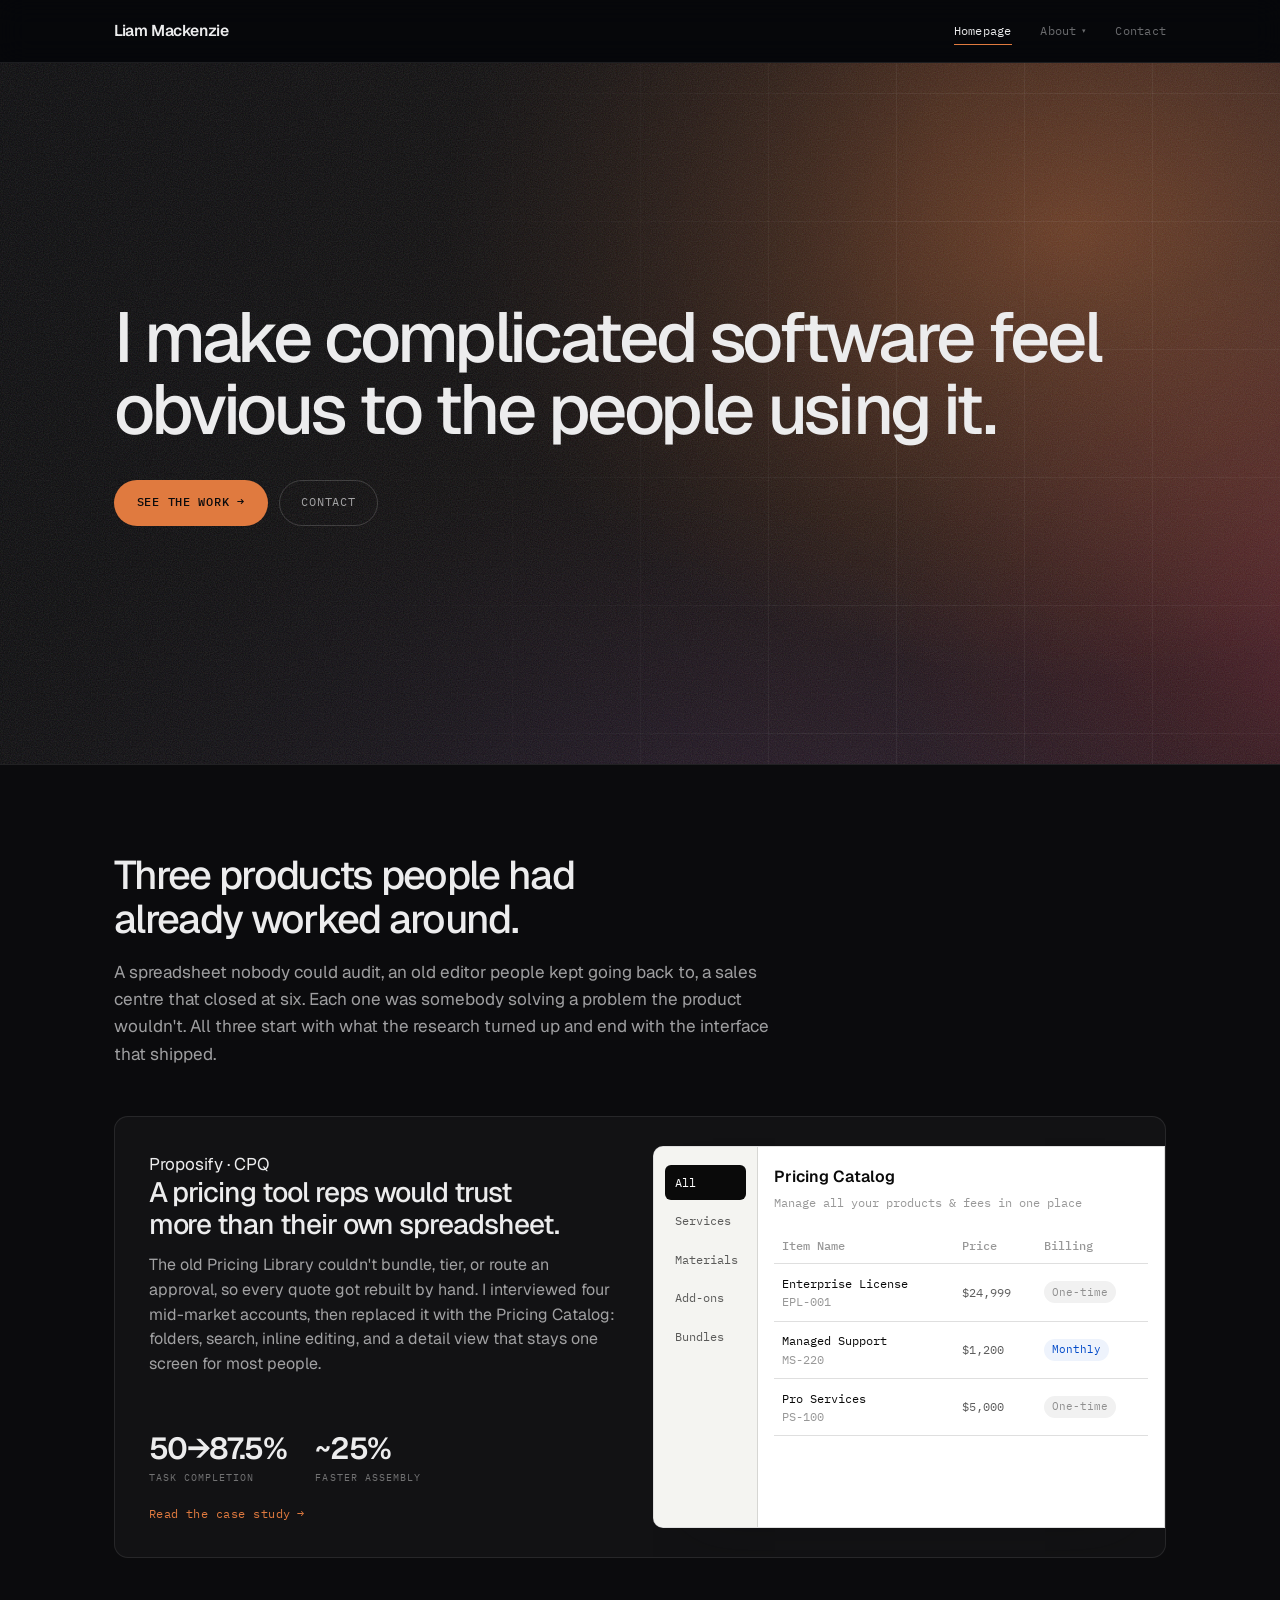
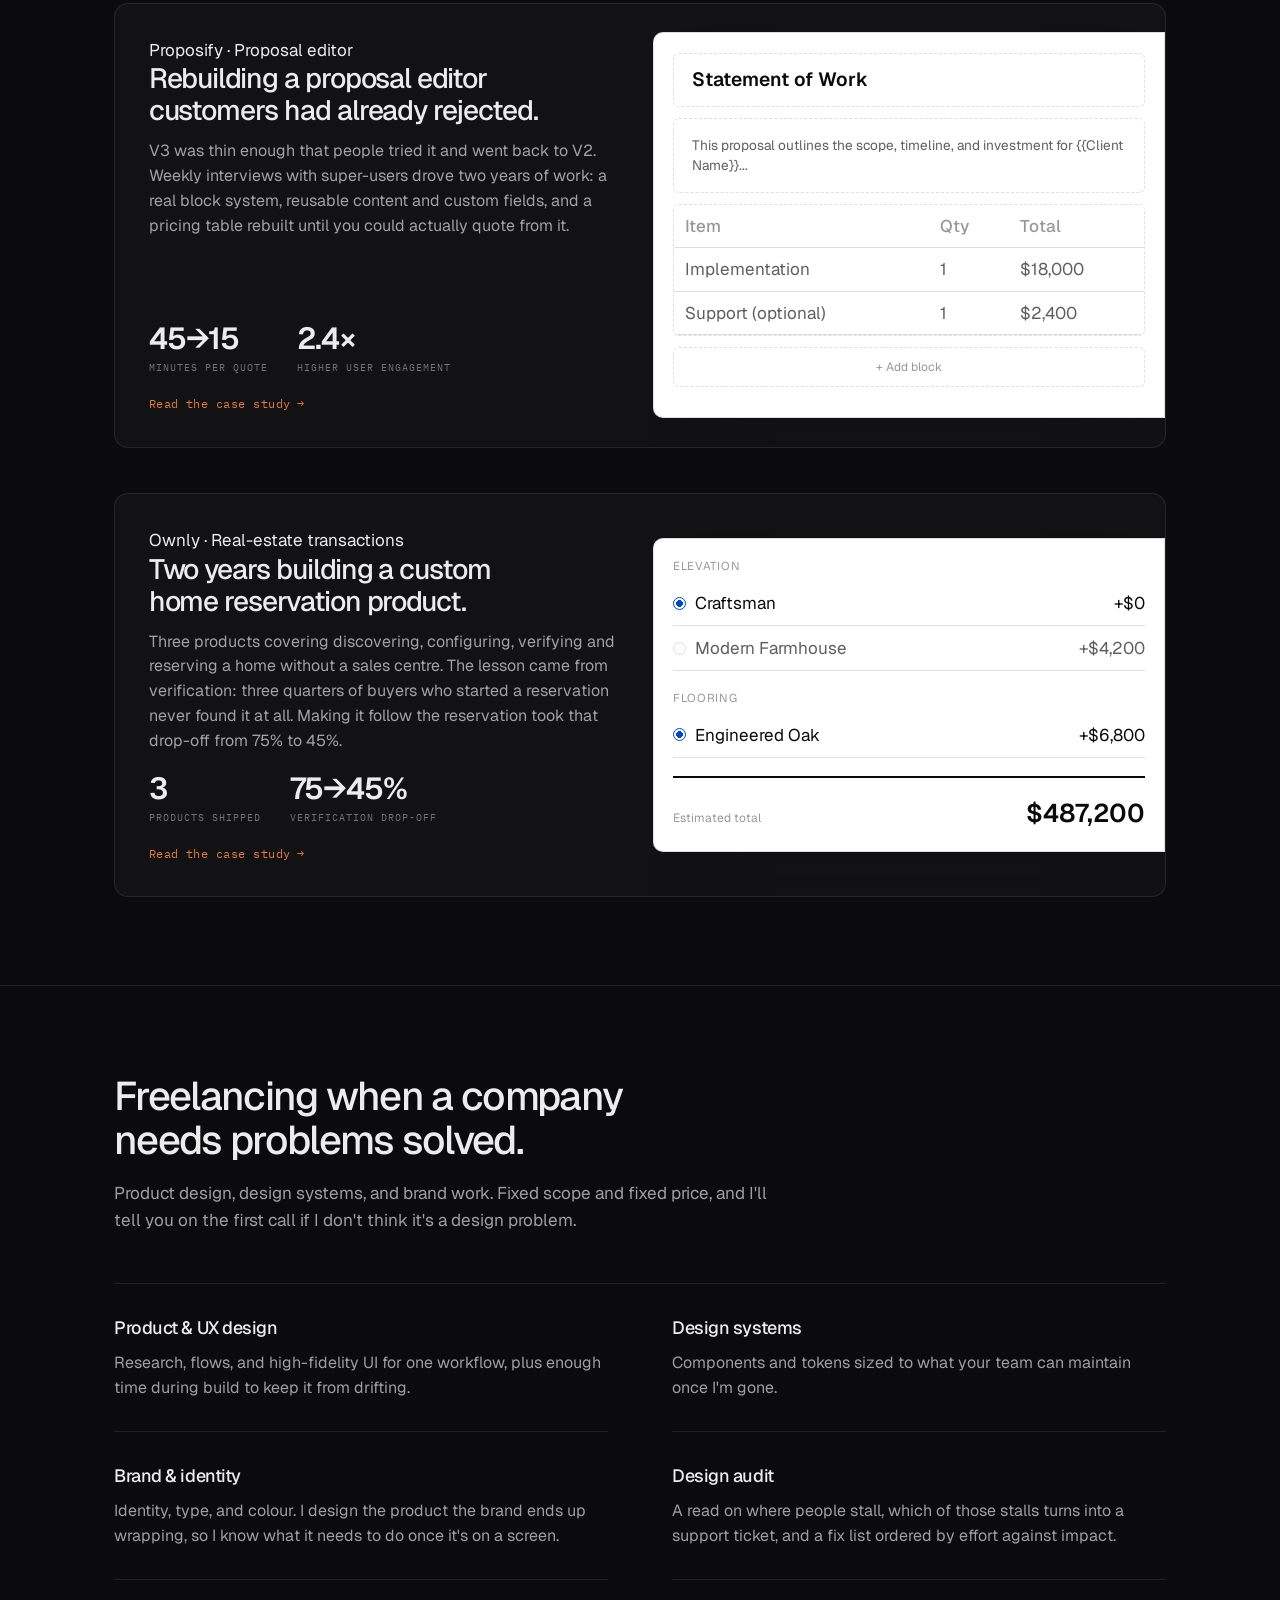
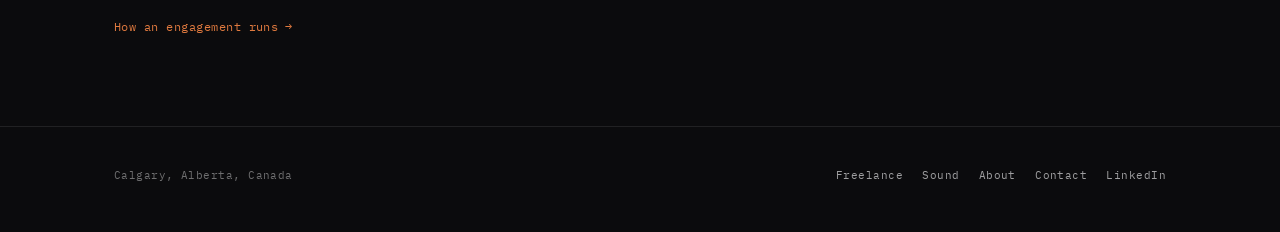
==== index.html @ 5807715d "Add Google Analytics (GA4) tag to all pages Co-Authored-By: Claude Opus 5.5 <noreply@anthropic.com>" ====
<!doctype html>
<html lang="en-CA">
<head>
<meta charset="utf-8">
<meta name="viewport" content="width=device-width,initial-scale=1">
<title>Liam Mackenzie · Product Designer in Calgary</title>
<meta name="description" content="Liam Mackenzie is a product designer in Calgary who makes complicated B2B software feel obvious. Case studies in pricing, quoting and proposal tools.">
<meta name="author" content="Liam Mackenzie">
<meta name="theme-color" content="#0b0b0d">
<link rel="canonical" href="https://liammackenzie.net/">

<link rel="icon" href="/assets/icons/favicon.svg" type="image/svg+xml">
<link rel="icon" href="/assets/icons/favicon-32.png" sizes="32x32" type="image/png">
<link rel="apple-touch-icon" href="/assets/icons/apple-touch-icon.png">

<meta property="og:type" content="website">
<meta property="og:site_name" content="Liam Mackenzie">
<meta property="og:title" content="Liam Mackenzie, Product Designer">
<meta property="og:description" content="Liam Mackenzie is a product designer in Calgary who makes complicated B2B software feel obvious. Case studies in pricing, quoting and proposal tools.">
<meta property="og:url" content="https://liammackenzie.net/">
<meta property="og:image" content="https://liammackenzie.net/assets/images/og-image.jpg">
<meta property="og:image:width" content="1200">
<meta property="og:image:height" content="630">
<meta property="og:image:alt" content="The homepage of Liam Mackenzie's portfolio: I make complicated software feel obvious to the people using it.">
<meta name="twitter:card" content="summary_large_image">

<link rel="preconnect" href="https://fonts.googleapis.com">
<link rel="preconnect" href="https://fonts.gstatic.com" crossorigin>
<link rel="stylesheet" href="https://fonts.googleapis.com/css2?family=Geist:wght@400;500;600&family=IBM+Plex+Mono:wght@400;500&display=swap">
<link rel="stylesheet" href="/css/styles.css">
<script>document.documentElement.classList.add('js');</script>
<script src="/js/main.js" defer></script>
<script type="application/ld+json">
{
  "@context": "https://schema.org",
  "@graph": [
    {
      "@type": "WebSite",
      "@id": "https://liammackenzie.net/#website",
      "url": "https://liammackenzie.net/",
      "name": "Liam Mackenzie",
      "inLanguage": "en-CA",
      "publisher": {
        "@id": "https://liammackenzie.net/#person"
      }
    },
    {
      "@type": "Person",
      "@id": "https://liammackenzie.net/#person",
      "name": "Liam Mackenzie",
      "jobTitle": "Product Designer",
      "url": "https://liammackenzie.net/",
      "image": "https://liammackenzie.net/assets/images/portrait.jpg",
      "address": {
        "@type": "PostalAddress",
        "addressLocality": "Calgary",
        "addressRegion": "AB",
        "addressCountry": "CA"
      },
      "sameAs": [
        "https://www.linkedin.com/in/uxliammac/"
      ],
      "knowsAbout": [
        "Product design",
        "UX design",
        "Design systems",
        "B2B SaaS",
        "Pricing and quoting software"
      ]
    }
  ]
}
</script>
<!-- Google tag (gtag.js) -->
<script async src="https://www.googletagmanager.com/gtag/js?id=G-2KE8CZRSEY"></script>
<script>
  window.dataLayer = window.dataLayer || [];
  function gtag(){dataLayer.push(arguments);}
  gtag('js', new Date());
  gtag('config', 'G-2KE8CZRSEY');
</script>
</head>
<body>

<nav class="site-nav">
  <div class="wrap">
    <a class="brand" href="/">Liam Mackenzie</a>
    <div class="links">
      <a href="/" class="active" aria-current="page">Homepage</a>
      <div class="dd">
        <button class="dd-btn" type="button" aria-expanded="false" aria-haspopup="true">About <span class="chev" aria-hidden="true">&#9662;</span></button>
        <div class="dd-menu">
          <a href="/about/">Who</a>
          <a href="/freelance/">Freelancing</a>
          <a href="/sound/">My Sound</a>
        </div>
      </div>
      <a href="/contact/">Contact</a>
    </div>
  </div>
</nav>

<main>

<header class="hero">
  <div class="hero-crate" aria-hidden="true"></div>
  <div class="wrap">
    <h1 class="rw" data-rw-now>I make complicated software feel obvious to the people using it.</h1>
    <div class="cta-row">
      <a class="btn primary" href="#work">See the work <span class="arrow">&#8594;</span></a>
      <a class="btn ghost" href="/contact/">Contact</a>
    </div>
  </div>
</header>

<!-- ============ WORK ============ -->
<section class="chapter" id="work">
  <div class="wrap">
    <div class="chapter-head">
      <div class="chapter-title">
        <h2 class="rw">Three products people had already worked around.</h2>
        <p class="chapter-lede">A spreadsheet nobody could audit, an old editor people kept going back to, a sales centre that closed at six. Each one was somebody solving a problem the product wouldn't. All three start with what the research turned up and end with the interface that shipped.</p>
      </div>
    </div>
  </div>

  <div class="wrap">
    <div class="work-grid">

      <a class="sc case-card reveal" href="/work/proposify-cpq/">
        <div class="pad">
          <span class="kicker">Proposify · CPQ</span>
          <h3>A pricing tool reps would trust more than their own spreadsheet.</h3>
          <p class="sub">The old Pricing Library couldn't bundle, tier, or route an approval, so every quote got rebuilt by hand. I interviewed four mid-market accounts, then replaced it with the Pricing Catalog: folders, search, inline editing, and a detail view that stays one screen for most people.</p>
          <div class="metrics">
            <div class="metric"><span class="n">50→87.5%</span><span class="l">Task completion</span></div>
            <div class="metric"><span class="n">~25%</span><span class="l">Faster assembly</span></div>
          </div>
          <span class="see-more">Read the case study <span class="arrow">→</span></span>
        </div>
        <div class="shot">
          <div class="mock">
            <div class="mock-app compact">
              <div class="mock-side">
                <div class="mock-nav-item on">All</div>
                <div class="mock-nav-item">Services</div>
                <div class="mock-nav-item">Materials</div>
                <div class="mock-nav-item">Add-ons</div>
                <div class="mock-nav-item">Bundles</div>
              </div>
              <div class="mock-main">
                <div class="mock-title">Pricing Catalog</div>
                <div class="mock-desc">Manage all your products &amp; fees in one place</div>
                <table class="mock-table">
                  <tr><th>Item Name</th><th>Price</th><th>Billing</th></tr>
                  <tr><td><span class="cell-main">Enterprise License</span><span class="cell-sub">EPL-001</span></td><td>$24,999</td><td><span class="mock-pill is-muted">One-time</span></td></tr>
                  <tr><td><span class="cell-main">Managed Support</span><span class="cell-sub">MS-220</span></td><td>$1,200</td><td><span class="mock-pill">Monthly</span></td></tr>
                  <tr><td><span class="cell-main">Pro Services</span><span class="cell-sub">PS-100</span></td><td>$5,000</td><td><span class="mock-pill is-muted">One-time</span></td></tr>
                </table>
              </div>
            </div>
          </div>
        </div>
      </a>

      <a class="sc case-card reveal" href="/work/proposify-editor/">
        <div class="pad">
          <span class="kicker">Proposify · Proposal editor</span>
          <h3>Rebuilding a proposal editor customers had already rejected.</h3>
          <p class="sub">V3 was thin enough that people tried it and went back to V2. Weekly interviews with super-users drove two years of work: a real block system, reusable content and custom fields, and a pricing table rebuilt until you could actually quote from it.</p>
          <div class="metrics">
            <div class="metric"><span class="n">45→15</span><span class="l">Minutes per quote</span></div>
            <div class="metric"><span class="n">2.4×</span><span class="l">Higher user engagement</span></div>
          </div>
          <span class="see-more">Read the case study <span class="arrow">→</span></span>
        </div>
        <div class="shot">
          <div class="mock">
            <div class="mock-main" style="padding:1.2rem;">
              <div class="mock-doc h">Statement of Work</div>
              <div class="mock-doc body-text">This proposal outlines the scope, timeline, and investment for {{Client Name}}...</div>
              <div class="mock-doc price">
                <table class="mock-table">
                  <tr><th>Item</th><th>Qty</th><th>Total</th></tr>
                  <tr><td>Implementation</td><td>1</td><td>$18,000</td></tr>
                  <tr><td>Support (optional)</td><td>1</td><td>$2,400</td></tr>
                </table>
              </div>
              <div class="mock-doc dashed-add">+ Add block</div>
            </div>
          </div>
        </div>
      </a>

      <a class="sc case-card reveal" href="/work/ownly/">
        <div class="pad">
          <span class="kicker">Ownly · Real-estate transactions</span>
          <h3>Two years building a custom home reservation product.</h3>
          <p class="sub">Three products covering discovering, configuring, verifying and reserving a home without a sales centre. The lesson came from verification: three quarters of buyers who started a reservation never found it at all. Making it follow the reservation took that drop-off from 75% to 45%.</p>
          <div class="metrics">
            <div class="metric"><span class="n">3</span><span class="l">Products shipped</span></div>
            <div class="metric"><span class="n">75→45%</span><span class="l">Verification drop-off</span></div>
          </div>
          <span class="see-more">Read the case study <span class="arrow">→</span></span>
        </div>
        <div class="shot">
          <div class="mock">
            <div class="mock-config" style="padding:1.1rem 1.2rem;">
              <div class="option-group">
                <div class="group-label">Elevation</div>
                <div class="option-row selected"><span class="opt-name"><span class="radio"></span>Craftsman</span><span>+$0</span></div>
                <div class="option-row"><span class="opt-name"><span class="radio"></span>Modern Farmhouse</span><span>+$4,200</span></div>
              </div>
              <div class="option-group">
                <div class="group-label">Flooring</div>
                <div class="option-row selected"><span class="opt-name"><span class="radio"></span>Engineered Oak</span><span>+$6,800</span></div>
              </div>
              <div class="price-total"><span class="label">Estimated total</span><span class="num">$487,200</span></div>
            </div>
          </div>
        </div>
      </a>

    </div>
  </div>
</section>

<!-- ============ FREELANCE ============ -->
<section class="chapter" id="freelance">
  <div class="wrap">
    <div class="chapter-head">
      <div class="chapter-title">
        <h2 class="rw">Freelancing when a company needs problems solved.</h2>
        <p class="chapter-lede">Product design, design systems, and brand work. Fixed scope and fixed price, and I'll tell you on the first call if I don't think it's a design problem.</p>
      </div>
    </div>
  </div>

  <div class="wrap">
    <div class="services reveal">
      <div class="svc">
        <h3>Product &amp; UX design</h3>
        <p>Research, flows, and high-fidelity UI for one workflow, plus enough time during build to keep it from drifting.</p>
      </div>
      <div class="svc">
        <h3>Design systems</h3>
        <p>Components and tokens sized to what your team can maintain once I'm gone.</p>
      </div>
      <div class="svc">
        <h3>Brand &amp; identity</h3>
        <p>Identity, type, and colour. I design the product the brand ends up wrapping, so I know what it needs to do once it's on a screen.</p>
      </div>
      <div class="svc">
        <h3>Design audit</h3>
        <p>A read on where people stall, which of those stalls turns into a support ticket, and a fix list ordered by effort against impact.</p>
      </div>
    </div>

    <p style="margin-top:2rem;"><a class="see-more" href="/freelance/">How an engagement runs <span class="arrow">→</span></a></p>
  </div>
</section>

</main>

<footer class="site-footer">
  <div class="wrap">
    <span>Calgary, Alberta, Canada</span>
    <div class="links">
      <a href="/freelance/">Freelance</a>
      <a href="/sound/">Sound</a>
      <a href="/about/">About</a>
      <a href="/contact/">Contact</a>
      <a href="https://www.linkedin.com/in/uxliammac/" target="_blank" rel="noopener">LinkedIn</a>
    </div>
  </div>
</footer>

</body>
</html>
---- css/styles.css ----
/* =========================================================
   Liam Mackenzie - portfolio
   Hand-written CSS. No framework, no build step.

   ONE ACCENT, TWO SURFACES.
   - Chrome (--bg/--fg/--edge/--ac) is a neutral off-black with a
     single warm accent. The accent means "actionable" and nothing
     else: links, CTAs, the shipped/after side of a comparison.
   - Mockups keep the light tokens (--paper/--ink/--sys-*) because a
     product screen should look like a product screen. Light app UI on
     off-black is the whole visual idea, and the cool product blue
     reads as a different system from the warm site chrome on purpose.

   RADIUS SYSTEM (one documented rule, applied everywhere):
     --r-card 14px   panels, cards, mockups, grouped blocks
     --r-sm    8px   inputs, chips, small nodes
     --r-pill 999px  anything pill-shaped or interactive-round
   ========================================================= */
:root{
  color-scheme:dark;
  /* ---- chrome: dark, neutral, off-black ---- */
  --bg:#0b0b0d;
  --bg-2:#131317;
  --surface:rgba(255,255,255,.03);
  --surface-2:rgba(255,255,255,.06);
  --edge:rgba(255,255,255,.09);
  --edge-2:rgba(255,255,255,.17);
  --fg:#ececed;
  --fg-soft:rgba(236,236,237,.66);
  --fg-faint:rgba(236,236,237,.44);
  --fg-ghost:rgba(236,236,237,.15);

  /* The one chrome accent. hsl(24 73% 56%), 6.5:1 against --bg. */
  --ac:#e07a3f;
  --ac-line:rgba(224,122,63,.38);
  --ac-line-2:rgba(224,122,63,.85);
  --ac-soft:rgba(224,122,63,.10);
  /* Accent needs dark text on top of it, never white: 6.5:1 vs 3.0:1. */
  --on-ac:#0b0b0d;

  /* Legacy aliases. Every old reference resolves to the one accent or
     to --dead. Killed / before / buried states use --dead, so an
     abandoned idea reads as inert rather than as a second brand colour. */
  --v:var(--ac);
  --b:var(--ac);
  --c:var(--ac);
  --lime:var(--ac);
  --dead:rgba(236,236,237,.50);
  --pink:var(--dead);
  --grad:var(--ac);

  /* ---- mockup layer: light (unchanged, mocks depend on these) ---- */
  --paper:#fff;
  --paper-2:#f4f4f1;
  --paper-warm:#f7f5f0;
  --ink:#0a0a0a;
  --ink-soft:rgba(10,10,10,.66);
  --ink-faint:rgba(10,10,10,.42);
  --line:rgba(10,10,10,.13);
  --blue-50:#eef3fc;
  --blue-100:#dce7f8;
  --blue-200:#b6cdf2;
  --blue-500:#0049c8;
  --blue-600:#003ba3;
  --green-500:#146c2e;
  --green-50:#e7f3ea;
  --amber-500:#8f4a0b;
  --amber-50:#fbefe0;
  --accent:var(--blue-500);
  --accent-soft:rgba(0,73,200,.07);
  --sys-accent:var(--blue-500);
  --sys-accent-weak:var(--blue-50);
  --sys-positive:var(--green-500);
  --sys-positive-weak:var(--green-50);
  --sys-warning:var(--amber-500);
  --sys-warning-weak:var(--amber-50);
  --sys-surface:#fff;
  --sys-surface-alt:#f7f7f4;
  --good:var(--green-500);
  --warn:var(--amber-500);

  --display:'Geist','Inter Tight',system-ui,-apple-system,'Segoe UI',Helvetica,Arial,sans-serif;
  --ui:var(--display);
  --mono:'IBM Plex Mono','SF Mono',Consolas,monospace;
  --body:var(--display);

  --r-card:14px;
  --r-sm:8px;
  --r-pill:999px;

  --max:1180px;
  --wide:1400px;
  --col:660px;
  --gutter:clamp(1.25rem,5vw,4rem);

  --ease-out:cubic-bezier(.22,.61,.36,1);
  --ease-spring:cubic-bezier(.34,1.32,.64,1);
  --dur-fast:.18s;
  --dur:.45s;
  --dur-slow:.8s;
}

*,*::before,*::after{box-sizing:border-box;}
html{scroll-behavior:smooth;background:var(--bg);}

:focus-visible{outline:2px solid var(--c);outline-offset:3px;border-radius:3px;}

@media (prefers-reduced-motion:reduce){
  *,*::before,*::after{
    animation-duration:.01ms !important;
    animation-iteration-count:1 !important;
    transition-duration:.01ms !important;
    scroll-behavior:auto !important;
  }
  html.js .reveal,html.js .reveal .mock{opacity:1 !important;transform:none !important;}
  html.js .rw .w{opacity:1 !important;filter:none !important;transform:none !important;}
}

body{
  margin:0;
  background:var(--bg);
  color:var(--fg);
  font-family:var(--ui);
  font-size:17px;
  line-height:1.55;
  -webkit-font-smoothing:antialiased;
  overflow-x:hidden;
}
img{max-width:100%;display:block;}
a{color:inherit;}
ul{margin:0;padding:0;list-style:none;}

.wrap{max-width:var(--max);margin:0 auto;padding-left:var(--gutter);padding-right:var(--gutter);}
.wrap.wide{max-width:var(--wide);}
.col{max-width:var(--col);}
/* Case study columns run the same width as every other container on the
   page: the standard .wrap measure. Note this must name --max rather than
   `none` - .col.read-wide is two classes and beats .wrap's own max-width,
   so `none` removed the 1180px cap entirely and let body copy run the full
   1312px of a 1440 viewport, growing further on a larger monitor. */
.col.read-wide{max-width:var(--max);}

/* =========================================================
   TYPE
   ========================================================= */
h1,h2,h3,h4{font-family:var(--display);font-weight:500;letter-spacing:-0.03em;margin:0;}
.eyebrow{
  font-family:var(--mono);
  font-size:.7rem;
  letter-spacing:.14em;
  text-transform:uppercase;
  color:var(--fg-faint);
}
.lede{font-size:1.16rem;line-height:1.5;color:var(--fg-soft);}
p{margin:0 0 1.05em;}
p:last-child{margin-bottom:0;}

/* Narrative sits in the same sans as everything else, one step down in
   size. Emphasis comes from italic or weight inside this family, never
   from switching to a second family. */
.prose p:not(.eyebrow):not(.lede):not(.statement):not(.mock-caption):not(.mock-hint),
.act .col > p:not(.eyebrow):not(.lede):not(.statement):not(.mock-caption):not(.mock-hint),
.section .col > p:not(.eyebrow):not(.lede):not(.statement):not(.mock-caption):not(.mock-hint){
  font-size:1.07rem;
  /* Leading and paragraph spacing are set for the full-width measure the
     case studies use. A 1052px line needs more room to track back to than
     the 660px column these numbers were originally written against. The
     act columns never matched this rule at all before, so case study body
     copy was running at 17px/1.55 in full-strength white. */
  line-height:1.72;
  color:var(--fg-soft);
  margin-bottom:1.5em;
}
/* The last block in an act column hands its spacing to the act's own
   padding. Without this, an act that ended on a paragraph or a callout
   kept that element's bottom margin on top of the padding and closed
   ~26-35px looser than an act ending on a figure, which is why the
   case studies didn't share one rhythm. The :not() chain matches the
   rule above so this one wins on specificity. */
.act .col > p:not(.eyebrow):not(.lede):not(.statement):not(.mock-caption):not(.mock-hint):last-child,
.act .col > .callout:last-child,
.act .col > ul:last-child,
.act .col > ol:last-child,
.act .col > ul:last-child > li:last-child{margin-bottom:0;}
/* Text after a figure starts a new beat, so it gets the same room a
   subheading gets (2.8rem) rather than the tighter gap used above a
   figure. The caption then reads as closing the figure, not as the
   first line of the next paragraph. */
.act > .wrap:has(> figure) + .wrap{margin-top:2.8rem;}
/* A heading sits the same distance above whatever it introduces. */
.act h3 + blockquote,
.act h3 + .callout{margin-top:1rem;}

/* Only the narrow prose pages keep a character measure; case study columns
   are governed by .col.read-wide instead. */
.prose p:not(.eyebrow):not(.lede):not(.statement):not(.mock-caption):not(.mock-hint){max-width:65ch;}

.statement{
  font-family:var(--display);
  font-weight:500;
  font-size:clamp(1.5rem,3.4vw,2.2rem);
  line-height:1.22;
  letter-spacing:-0.035em;
  color:var(--fg);
  max-width:24ch;
  margin:clamp(2rem,5vw,3rem) 0;
  text-wrap:balance;
}
.statement.short{max-width:19ch;}
/* Inside a case study, statements and act theses run the same width as the
   body copy around them, so every text block in the column shares one left
   and right edge. The narrower measures above still apply on Freelance and
   Sound, where a statement is a standalone pull quote rather than part of a
   reading column. */
.col.read-wide .statement,
.col.read-wide .statement.short{
  max-width:none;
  /* balance splits a two-line statement into two equal half-width lines,
     which reads as a narrow column even though the box is full width.
     Fill the line instead, and let pretty keep the last line off a widow. */
  text-wrap:pretty;
}

/* Word-by-word reveal. Gated behind html.js so text is never hidden
   if scripting fails. */
html.js .rw .w{
  display:inline-block;
  opacity:0;
  transform:translateY(.16em);
  transition:opacity .5s var(--ease-out),transform .5s var(--ease-out);
  transition-delay:var(--wd,0ms);
}
html.js .rw.in .w{opacity:1;transform:none;}

/* =========================================================
   NAV
   ========================================================= */
.site-nav{
  position:sticky;top:0;z-index:60;
  background:rgba(5,6,10,.72);
  backdrop-filter:blur(14px) saturate(150%);
  border-bottom:1px solid var(--edge);
}
.site-nav .wrap{display:flex;align-items:center;justify-content:space-between;gap:1rem;height:62px;}
.site-nav .brand{
  font-family:var(--display);font-weight:600;font-size:.98rem;
  letter-spacing:-0.025em;text-decoration:none;white-space:nowrap;
}
.site-nav .links{
  display:flex;gap:clamp(.85rem,2.4vw,1.8rem);
  font-family:var(--mono);font-size:.75rem;letter-spacing:.02em;
}
.site-nav .links a{
  position:relative;text-decoration:none;color:var(--fg-faint);
  padding:.3rem 0;transition:color .18s ease;white-space:nowrap;
}
.site-nav .links a::after{
  content:'';position:absolute;left:0;right:0;bottom:0;height:1px;
  background:var(--ac);transform:scaleX(0);transform-origin:left;
  transition:transform .28s var(--ease-out);
}
.site-nav .links a:hover{color:var(--fg);}
.site-nav .links a:hover::after,
.site-nav .links a.active::after{transform:scaleX(1);}
.site-nav .links a.active{color:var(--fg);}
/* About groups the three pages that answer "who is this": the person,
   the freelance offer, and the music. One trigger, one menu. Opens on
   hover for a fine pointer, on click or tap everywhere, and on keyboard
   focus, so no input method is locked out of it. */
.site-nav .dd{position:relative;}
.site-nav .dd-btn{
  position:relative;display:inline-flex;align-items:center;gap:.35rem;
  font:inherit;letter-spacing:inherit;color:var(--fg-faint);
  background:none;border:0;padding:.3rem 0;cursor:pointer;white-space:nowrap;
  transition:color .18s ease;
}
.site-nav .dd-btn::after{
  content:'';position:absolute;left:0;right:0;bottom:0;height:1px;
  background:var(--ac);transform:scaleX(0);transform-origin:left;
  transition:transform .28s var(--ease-out);
}
.site-nav .dd-btn .chev{font-size:.62em;transition:transform .22s var(--ease-out);}
.site-nav .dd-btn:hover,
.site-nav .dd-btn.active,
.site-nav .dd.open .dd-btn{color:var(--fg);}
.site-nav .dd-btn.active::after{transform:scaleX(1);}
.site-nav .dd.open .chev{transform:rotate(180deg);}
.site-nav .dd-menu{
  position:absolute;top:calc(100% + .7rem);left:-.8rem;z-index:61;
  display:grid;min-width:176px;padding:.35rem;
  background:var(--bg-2);border:1px solid var(--edge-2);border-radius:var(--r-sm);
  box-shadow:0 18px 40px -16px rgba(0,0,0,.8);
  opacity:0;visibility:hidden;transform:translateY(-4px);
  transition:opacity .18s var(--ease-out),transform .18s var(--ease-out),visibility 0s linear .18s;
}
/* bridges the gap between trigger and menu so hover survives the trip */
.site-nav .dd-menu::before{content:'';position:absolute;left:0;right:0;top:-.8rem;height:.8rem;}
.site-nav .dd.open .dd-menu,
.site-nav .dd:focus-within .dd-menu{
  opacity:1;visibility:visible;transform:none;
  transition:opacity .18s var(--ease-out),transform .18s var(--ease-out);
}
@media (hover:hover) and (pointer:fine){
  .site-nav .dd:hover .dd-menu{
    opacity:1;visibility:visible;transform:none;
    transition:opacity .18s var(--ease-out),transform .18s var(--ease-out);
  }
  .site-nav .dd:hover .chev{transform:rotate(180deg);}
}
.site-nav .dd-menu a{
  display:flex;align-items:center;justify-content:space-between;gap:1rem;
  padding:.55rem .7rem;border-radius:6px;color:var(--fg-soft);
}
.site-nav .dd-menu a::after{display:none;}
.site-nav .dd-menu a:hover{background:var(--surface-2);color:var(--fg);}
/* The current page is marked the way the top-level links are, by colour
   and a mark rather than a filled row: full-strength text and a small
   accent dot at the end. A filled row read as hover, and an edge bar
   bent around the item's rounded corner. */
.site-nav .dd-menu a.active{color:var(--fg);}
.site-nav .dd-menu a.active::after{
  display:block;content:'';position:static;flex:none;
  width:6px;height:6px;border-radius:50%;background:var(--ac);transform:none;
}@media (max-width:560px){.site-nav .dd-menu{left:50%;transform:translate(-50%,-4px);}
  .site-nav .dd.open .dd-menu,.site-nav .dd:focus-within .dd-menu{transform:translateX(-50%);}}
@media (max-width:620px){.site-nav .links{font-size:.7rem;}}
@media (max-width:560px){
  .site-nav .wrap{flex-wrap:wrap;height:auto;padding-top:.7rem;padding-bottom:.55rem;gap:.45rem;}
  .site-nav .links{width:100%;justify-content:space-between;gap:.4rem;}
}

/* =========================================================
   HERO
   ========================================================= */
/* A full-height opener. The hero was capped short back when it held
   four stacked elements and floated in the middle of the viewport; it
   now holds one headline and two buttons, so it earns the room.
   Capped at 78vh rather than 100vh so the top edge of the work section
   stays visible and the page still reads as scrollable. */
.hero,
.study-hero.opener{
  position:relative;
  display:flex;
  align-items:center;
  min-height:min(78vh,780px);
  padding:clamp(3.5rem,9vw,6.5rem) 0;
  border-bottom:1px solid var(--edge);
  overflow:hidden;
  isolation:isolate;
}
.hero > .wrap,
.study-hero.opener > .wrap{position:relative;z-index:3;width:100%;}

/* THE CRATE.
   Borrowed from the Kallax lab in lab/. A Kallax is a square-cube
   shelf, the thing every vinyl collector's wall is made of, so the
   lattice is already a grid system and already about curation - an
   honest metaphor here rather than a decorative one. This takes one
   layer of it, the rails, and leaves the cells and records behind,
   because it has to sit under a headline rather than be the headline.
   Inverted for the dark ground: the carcass becomes a light hairline,
   which is what the rest of this site is built out of anyway. Masked
   so it stays off the left where the type sits and reads strongest
   through the warm part of the field. */
.hero-crate{
  --cell:128px;
  --rail:rgba(236,236,237,.08);
  /* Lighting strength lives in variables because it is ground-relative:
     the same white glow reads far weaker over the Freelance hero's
     lifted base than over the homepage's near-black. */
  --lit:.30;
  --lit-edge:.24;
  position:absolute;inset:0;z-index:1;pointer-events:none;
  overflow:hidden;
  -webkit-mask-image:linear-gradient(100deg,transparent 0%,rgba(0,0,0,.28) 32%,#000 68%,rgba(0,0,0,.55) 100%);
  mask-image:linear-gradient(100deg,transparent 0%,rgba(0,0,0,.28) 32%,#000 68%,rgba(0,0,0,.55) 100%);
}
/* The rails. Overscanned top and bottom so the scroll parallax below
   never drags an edge into view. */
.hero-crate::before{
  content:'';
  position:absolute;inset:-14% 0;
  background:
    repeating-linear-gradient(to right, var(--rail) 0 1px, transparent 1px var(--cell)),
    repeating-linear-gradient(to bottom, var(--rail) 0 1px, transparent 1px var(--cell));
}
/* Parallax on scroll, driven by the native scroll timeline. This site
   does not use scroll listeners - the case-study progress bar was
   converted off one for the same reason - so the shelf moves the same
   way: no JS, no per-frame work, and simply static where the timeline
   is unsupported. */
@supports (animation-timeline:scroll()){
  @media (prefers-reduced-motion:no-preference){
    .hero-crate::before{
      animation:crateDrift linear both;
      animation-timeline:scroll(root block);
      animation-range:0 760px;
    }
  }
}
@keyframes crateDrift{
  from{transform:translate3d(0,0,0);}
  to{transform:translate3d(0,-7%,0);}
}
/* THE CUBES.
   The lab's crate variant is built on one idea, that the pointer is a
   light source and the cubes near it open up. This is that idea and
   only that idea: no sleeves, no spines, no generated cover art, since
   this sits under a headline rather than being the artwork. The cubes
   are built by JS and are purely decorative, so if the script never
   runs you get the lattice above with no lighting rather than a hole. */
.hero-crate .cube{
  --p:0;
  position:absolute;
  width:var(--cell);height:var(--cell);
  background:radial-gradient(circle at 50% 45%, rgba(236,236,237,var(--lit)), rgba(236,236,237,0) 72%);
  /* The edge is what makes it read as a cube opening rather than a
     smudge following the cursor. This site is built out of hairlines,
     so the hairline is the thing that should respond. */
  box-shadow:inset 0 0 0 1px rgba(236,236,237,var(--lit-edge));
  opacity:var(--p);
  transition:opacity .4s var(--ease-out);
}

/* THE EMBER FIELD.
   One hue family rather than a second brand colour: the sweep runs
   from the site accent (24deg) through crimson to a violet tail, so it
   reads as the accent's own shadow. The mass sits right of centre,
   which leaves the headline and the buttons on a dark field - the
   primary CTA is solid accent and needs that separation to stay
   legible as the one actionable thing. */
.hero::before{
  content:'';
  position:absolute;inset:-15%;z-index:0;
  background:
    radial-gradient(56% 72% at 76% 30%, rgba(224,122,63,.44) 0%, rgba(224,122,63,0) 68%),
    radial-gradient(50% 60% at 97% 72%, rgba(198,58,72,.36) 0%, rgba(198,58,72,0) 66%),
    radial-gradient(62% 66% at 46% 104%, rgba(84,52,127,.38) 0%, rgba(84,52,127,0) 70%),
    linear-gradient(104deg,#0b0b0d 0%,#14100f 36%,#1d1210 62%,#130f18 100%);
  animation:emberDrift 34s var(--ease-out) infinite alternate;
}

/* The same field in a lighter key, for the Freelance opener. Same
   composition and the same hue family, so the two pages read as one
   system; the base is lifted off black and the pools are softer and
   goldier, which is the difference you can see when you land on it
   from the homepage. Scoped to .opener rather than .study-hero,
   because the case studies need compact headers - each one carries an
   eyebrow and a reading-mode toggle, and the article itself should
   start near the top of the viewport. */
.study-hero.opener::before{
  content:'';
  position:absolute;inset:-15%;z-index:0;
  background:
    radial-gradient(56% 72% at 74% 28%, rgba(232,150,90,.40) 0%, rgba(232,150,90,0) 68%),
    radial-gradient(52% 62% at 96% 70%, rgba(206,96,104,.28) 0%, rgba(206,96,104,0) 66%),
    radial-gradient(62% 66% at 44% 104%, rgba(112,84,158,.30) 0%, rgba(112,84,158,0) 70%),
    linear-gradient(104deg,#121216 0%,#1b1614 36%,#251815 62%,#191322 100%);
  animation:emberDrift 34s var(--ease-out) infinite alternate;
}
/* The lattice has a lighter ground to sit on here, so it needs a
   little more to stay visible at all - but only a little. The glow is
   white at --lit over the ground, so what you see is lit x (255 - ground):
   .30 over the homepage's near-black is ~73, and matching that over this
   page's lifted base (~28) takes about .32, not the half-again that was
   here before. Ground-relative is the right instinct; the correction is
   just much smaller than it looks, because both grounds are dark. */
.study-hero.opener .hero-crate{--rail:rgba(236,236,237,.09);--lit:.34;--lit-edge:.26;}

@media (prefers-reduced-motion:reduce){
  .hero::before,
  .study-hero.opener::before{animation:none;}
}
@keyframes emberDrift{
  from{transform:translate3d(0,0,0) scale(1);}
  to{transform:translate3d(-2.2%,-1.6%,0) scale(1.06);}
}

/* Grain and scrim, static above the drifting field. The scrim
   guarantees headline contrast on the left; the grain is what stops a
   large CSS gradient banding on a dark ground. */
.hero::after,
.study-hero.opener::after{
  --grain:url("data:image/svg+xml,%3Csvg xmlns='http://www.w3.org/2000/svg' width='180' height='180'%3E%3Cfilter id='n'%3E%3CfeTurbulence type='fractalNoise' baseFrequency='.85' numOctaves='3' stitchTiles='stitch'/%3E%3C/filter%3E%3Crect width='100%25' height='100%25' filter='url(%23n)' opacity='.15'/%3E%3C/svg%3E");
  content:'';
  position:absolute;inset:0;z-index:2;pointer-events:none;
  background:
    var(--grain),
    linear-gradient(96deg,rgba(11,11,13,.92) 0%,rgba(11,11,13,.66) 34%,rgba(11,11,13,.14) 70%,rgba(11,11,13,0) 100%);
  background-size:180px 180px, auto;
}
.hero h1{
  font-size:clamp(2.05rem,6vw,4.4rem);
  line-height:1.03;
  letter-spacing:-0.048em;
  max-width:24ch;
  text-wrap:balance;
}

/* THE FRAMED OPENER, for Websites.
   The same field, crate and grain as the homepage, recomposed around a
   centred frame instead of a left-hand headline: a landing page reads
   as one offer, so everything stacks on the middle axis. The frame is
   the nav's own material (off-black glass and an --edge-2 hairline at
   card radius), so it belongs to the chrome rather than floating over
   it. With the type centred, the warm pools move out to both edges and
   the scrim becomes a soft pool behind the frame, since there is no
   longer a left side that needs protecting. */
.hero.center > .wrap{display:flex;justify-content:center;}
.hero.center::before{
  background:
    radial-gradient(44% 62% at 14% 24%, rgba(224,122,63,.34) 0%, rgba(224,122,63,0) 68%),
    radial-gradient(48% 64% at 86% 30%, rgba(224,122,63,.38) 0%, rgba(224,122,63,0) 68%),
    radial-gradient(50% 60% at 94% 86%, rgba(198,58,72,.30) 0%, rgba(198,58,72,0) 66%),
    radial-gradient(58% 64% at 10% 98%, rgba(84,52,127,.34) 0%, rgba(84,52,127,0) 70%),
    linear-gradient(180deg,#0b0b0d 0%,#16110f 52%,#120f17 100%);
}
.hero.center::after{
  background:
    var(--grain),
    radial-gradient(46% 58% at 50% 50%,rgba(11,11,13,.62) 0%,rgba(11,11,13,.3) 60%,rgba(11,11,13,0) 100%);
}
/* The lattice fades out behind the frame and holds at the edges, which
   is the centred version of the homepage's left-to-right mask. */
.hero.center .hero-crate{
  -webkit-mask-image:radial-gradient(70% 80% at 50% 50%,rgba(0,0,0,.18) 0%,rgba(0,0,0,.18) 30%,#000 82%);
  mask-image:radial-gradient(70% 80% at 50% 50%,rgba(0,0,0,.18) 0%,rgba(0,0,0,.18) 30%,#000 82%);
}
.hero-box{
  width:100%;max-width:700px;text-align:center;
  padding:clamp(2rem,5vw,3.2rem) clamp(1.3rem,4vw,3rem);
  background:rgba(11,11,13,.55);
  -webkit-backdrop-filter:blur(12px) saturate(140%);
  backdrop-filter:blur(12px) saturate(140%);
  border:1px solid var(--edge-2);border-radius:var(--r-card);
}
.hero-box .eyebrow{margin:0 0 1.1rem;color:var(--fg-soft);}
.hero.center h1{
  font-size:clamp(1.9rem,4.8vw,3.4rem);line-height:1.06;
  letter-spacing:-0.045em;max-width:18ch;margin:0 auto;
}
.hero-box .lede{max-width:44ch;margin:1.2rem auto 0;}
.hero-box .cta-row{justify-content:center;margin-top:1.9rem;}
/* The platforms, as a row of builder badges under the buttons. Each logo
   is the platform's own lockup in a single colour, the way a "built with"
   badge is drawn: brand palettes would be four new accents, and the
   accent here only ever means "you can act on this". Each logo carries
   its own width, height and fill as attributes rather than rules here:
   heights differ per logo so the four sit at the same optical size, and
   in the markup they hold even when a cached stylesheet from before the
   page existed loads instead of this one - without them the SVGs grow
   to the full column width in solid black. */
.hero-badges{
  display:flex;flex-wrap:wrap;justify-content:center;align-items:center;
  gap:1.1rem clamp(1.4rem,3.6vw,2.3rem);
  margin-top:clamp(1.8rem,4vw,2.4rem);
  color:var(--fg-soft);
  animation:riseIn .85s var(--ease-out) both .5s;
}
.hero-badges li{display:flex;}
.hero-badges svg{display:block;flex:none;}

/* ---------- buttons ---------- */
.cta-row{display:flex;flex-wrap:wrap;gap:.7rem;margin-top:2.1rem;}
.btn{
  display:inline-flex;align-items:center;gap:.5rem;
  font-family:var(--mono);font-size:.76rem;letter-spacing:.06em;text-transform:uppercase;
  text-decoration:none;white-space:nowrap;
  padding:.8rem 1.35rem;border-radius:var(--r-pill);
  border:1px solid transparent;
  transition:background .2s ease,border-color .2s ease,color .2s ease,transform .12s var(--ease-out);
}
/* Dark text on the accent scores 6.5:1. White on the accent is 3.0:1. */
.btn.primary{background:var(--ac);color:var(--on-ac);font-weight:500;}
.btn.primary:hover{background:#ef8c53;}
.btn.ghost{border-color:var(--edge-2);color:var(--fg-soft);}
.btn.ghost:hover{border-color:var(--fg-soft);color:var(--fg);}
.btn:active{transform:translateY(1px);}
/* The enquiry form's submit is a real <button>, which brings its own
   line-height and cursor. This puts it back in line with the links. */
button.btn{line-height:inherit;cursor:pointer;}
.btn .arrow{transition:transform .22s var(--ease-out);}
.btn:hover .arrow{transform:translateX(3px);}

/* =========================================================
   SPOTLIGHT CARD - pointer-tracked radial highlight.
   JS sets --mx/--my; if JS never runs the card is still a
   perfectly good bordered card.
   ========================================================= */
.sc{
  position:relative;
  border:1px solid var(--edge);
  border-radius:var(--r-card);
  background:var(--surface);
  overflow:hidden;
  isolation:isolate;
  transition:border-color .3s ease,transform .4s var(--ease-out);
}
.sc::before{
  content:'';position:absolute;inset:0;z-index:0;pointer-events:none;
  background:radial-gradient(380px circle at var(--mx,50%) var(--my,0%),
    rgba(255,255,255,.055),transparent 62%);
  opacity:0;transition:opacity .35s ease;
}
.sc:hover::before{opacity:1;}
.sc:hover{border-color:var(--edge-2);}
.sc > *{position:relative;z-index:1;}

/* The top hairline is a light source anchored to the pointer: a full
   width rule, plus a bright segment that sits wherever the cursor is.
   Shares the --mx that already drives the radial above it, so the two
   read as one effect rather than two.

   Accent means actionable, so only a card that navigates gets an
   accent segment. */
.sc::after{
  content:'';position:absolute;left:0;right:0;top:0;height:1px;z-index:2;
  opacity:0;transition:opacity .4s var(--ease-out);
  background:
    radial-gradient(260px 1px at var(--mx,50%) 50%,var(--fg-soft),transparent),
    linear-gradient(90deg,transparent,rgba(255,255,255,.09),transparent);
}
a.sc::after{
  background:
    radial-gradient(260px 1px at var(--mx,50%) 50%,var(--ac),transparent),
    linear-gradient(90deg,transparent,rgba(255,255,255,.09),transparent);
}
.sc:hover::after{opacity:1;}

/* =========================================================
   CHAPTERS
   ========================================================= */
.chapter{position:relative;padding:clamp(3rem,8vw,5.5rem) 0;border-bottom:1px solid var(--edge);}
.chapter:last-of-type{border-bottom:none;}
/* Section headers stack: headline, then body underneath. No numeral,
   no small explainer floating in a right-hand column. */
.chapter-head{margin-bottom:clamp(2rem,5vw,3rem);}
.chapter-title h2{
  font-size:clamp(1.6rem,3.6vw,2.5rem);line-height:1.1;
  letter-spacing:-0.042em;max-width:20ch;text-wrap:balance;
}
.chapter-title .chapter-lede{
  font-size:1.07rem;line-height:1.6;
  color:var(--fg-soft);max-width:62ch;margin-top:1.1rem;
}

/* =========================================================
   BENTO GRID - the work index
   ========================================================= */
.bento{
  display:grid;
  grid-template-columns:repeat(6,1fr);
  gap:clamp(.7rem,1.4vw,1.1rem);
}
.bento > .sc{grid-column:span 6;display:flex;flex-direction:column;text-decoration:none;color:inherit;}
.bento > .sc.wide{grid-column:span 4;}
.bento > .sc.narrow{grid-column:span 2;}
.bento > .sc.half{grid-column:span 3;}
@media (max-width:900px){
  .bento > .sc.wide,.bento > .sc.narrow,.bento > .sc.half{grid-column:span 6;}
}
.bento .pad{padding:clamp(1.2rem,2.4vw,1.7rem);}
.bento .kicker{
  font-family:var(--mono);font-size:.66rem;letter-spacing:.12em;
  text-transform:uppercase;color:var(--fg-faint);display:block;margin-bottom:.85rem;
}
.bento h3{
  font-size:clamp(1.15rem,2.2vw,1.6rem);line-height:1.14;
  letter-spacing:-0.035em;margin-bottom:.7rem;text-wrap:balance;
}
.bento .sub{
  font-size:1rem;line-height:1.55;
  color:var(--fg-soft);margin-bottom:1.1rem;
}
.bento .shot{
  margin-top:auto;padding:0 0 0 clamp(1.2rem,2.4vw,1.7rem);
  overflow:hidden;border-top-left-radius:10px;
}
.bento .shot .mock{
  margin:0;border-bottom:0;border-right:0;
  border-top-left-radius:10px;border-bottom-left-radius:0;border-bottom-right-radius:0;
  transform:translateY(6px);
  transition:transform .5s var(--ease-out);
}
.bento > .sc:hover .shot .mock{transform:translateY(0);}

.metrics{display:flex;flex-wrap:wrap;gap:1.2rem 1.8rem;margin-bottom:1.2rem;}
.metric .n{
  display:block;font-family:var(--display);font-weight:600;
  font-size:clamp(1.4rem,2.6vw,1.9rem);letter-spacing:-0.045em;line-height:1;
  color:var(--fg);
}
.metric .l{
  font-family:var(--mono);font-size:.64rem;text-transform:uppercase;
  letter-spacing:.1em;color:var(--fg-faint);margin-top:.4rem;display:block;
}
.see-more{
  font-family:var(--mono);font-size:.74rem;letter-spacing:.04em;
  color:var(--ac);text-decoration:none;display:inline-flex;gap:.4rem;align-items:center;
}
.see-more .arrow{display:inline-block;transition:transform .22s var(--ease-out);}
.sc:hover .see-more .arrow,.see-more:hover .arrow{transform:translateX(4px);}

/* =========================================================
   THREE-ACT CASE STUDY: Constraint / Pivot / Impact
   ========================================================= */
.act{
  position:relative;
  padding:clamp(3.2rem,6.5vw,5rem) 0;
  border-bottom:1px solid var(--edge);
}
.act:last-of-type{border-bottom:none;}
/* Prose and figures are separate .wrap children of an act; without this
   they butt together at the mockup's own small margin. */
.act > .wrap + .wrap,
.section > .wrap + .wrap{margin-top:1.8rem;}
.act-head{display:flex;align-items:baseline;gap:1rem;margin-bottom:2.2rem;flex-wrap:wrap;}
.act-n{
  font-family:var(--mono);font-size:.7rem;letter-spacing:.16em;text-transform:uppercase;
  color:var(--fg-faint);border:1px solid var(--edge-2);border-radius:var(--r-pill);padding:.28rem .75rem;
}
.act-head h2{
  font-size:clamp(1.5rem,3.2vw,2.1rem);letter-spacing:-0.04em;line-height:1.1;
}
/* Every act label carries the accent, so the three beats read as one
   system across all three case studies rather than changing colour
   partway through a page. */
.act .act-n{color:var(--ac);border-color:var(--ac-line);}

/* the one-line thesis under each act heading */
.act-thesis{
  font-family:var(--display);font-weight:500;
  font-size:clamp(1.15rem,2.3vw,1.5rem);line-height:1.28;letter-spacing:-0.03em;
  color:var(--fg);max-width:none;margin:0 0 2rem;
}

/* IMPACT metric row */
.impact-grid{
  display:grid;grid-template-columns:repeat(auto-fit,minmax(min(100%,170px),1fr));
  gap:1px;background:var(--edge);border:1px solid var(--edge);border-radius:var(--r-card);overflow:hidden;
  margin:2.4rem 0;
}
.impact-grid .cell{background:var(--bg-2);padding:clamp(1.1rem,2.4vw,1.5rem);}
.impact-grid .cell .n{
  display:block;font-family:var(--display);font-weight:600;
  font-size:clamp(1.6rem,3.4vw,2.3rem);letter-spacing:-0.05em;line-height:1;
  color:var(--fg);
}
.impact-grid .cell .l{
  display:block;font-family:var(--mono);font-size:.64rem;text-transform:uppercase;
  letter-spacing:.1em;color:var(--fg-faint);margin-top:.55rem;line-height:1.4;
}

/* =========================================================
   ARTIFACT: the decision panel (proposed vs shipped)
   ========================================================= */
.decision{
  display:grid;grid-template-columns:1fr 1fr;gap:clamp(.8rem,2vw,1.2rem);
  align-items:stretch;
}
@media (max-width:760px){.decision{grid-template-columns:1fr;}}
.dp{
  border:1px solid var(--edge);border-radius:var(--r-card);
  padding:clamp(1.1rem,2.4vw,1.5rem);background:var(--surface);
  position:relative;overflow:hidden;
}
.dp .tag{
  font-family:var(--mono);font-size:.62rem;letter-spacing:.14em;text-transform:uppercase;
  display:inline-flex;align-items:center;gap:.45rem;margin-bottom:1rem;
}
/* A killed idea reads as inert: dashed edge, muted label. The shipped
   one carries the accent. No second hue needed to tell them apart. */
.dp.killed{border-style:dashed;border-color:var(--edge-2);}
.dp.killed .tag{color:var(--dead);}
.dp.shipped{border-color:var(--ac-line);}
.dp.shipped .tag{color:var(--ac);}
.dp h3,.act .dp h3{font-family:var(--display);font-size:1.05rem;letter-spacing:-0.025em;margin:0 0 .6rem;}
.dp p{font-size:.98rem;line-height:1.5;color:var(--fg-soft);}

/* the little flow diagram inside a decision panel */
.flow{display:flex;align-items:center;gap:.5rem;flex-wrap:wrap;margin:1rem 0;}
.flow .node{
  font-family:var(--mono);font-size:.66rem;letter-spacing:.04em;
  border:1px solid var(--edge-2);border-radius:var(--r-sm);padding:.45rem .6rem;
  color:var(--fg-soft);background:var(--bg-2);white-space:nowrap;
}
.flow .node.sys{color:var(--ac);border-color:var(--ac-line);}
.flow .ar{color:var(--fg-faint);font-size:.85rem;flex:none;}
.flow .ar.two{color:var(--dead);}
.flow .clash{
  font-family:var(--mono);font-size:.62rem;letter-spacing:.06em;
  color:var(--dead);border:1px dashed var(--edge-2);border-radius:var(--r-sm);
  padding:.4rem .6rem;margin-top:.6rem;display:inline-block;
}

/* =========================================================
   ARTIFACT: journey strip (entry-point relocation)
   ========================================================= */
.journey{
  border:1px solid var(--edge);border-radius:var(--r-card);background:var(--surface);
  padding:clamp(1.1rem,2.6vw,1.6rem);
}
.journey + .journey{margin-top:.8rem;}
.journey .jlabel{
  font-family:var(--mono);font-size:.64rem;letter-spacing:.12em;text-transform:uppercase;
  color:var(--fg-faint);margin-bottom:1rem;display:flex;gap:.6rem;align-items:center;flex-wrap:wrap;
}
.journey.before .jlabel{color:var(--dead);}
.journey.after .jlabel{color:var(--ac);}
.jsteps{display:flex;align-items:stretch;gap:.4rem;flex-wrap:nowrap;overflow-x:auto;padding-bottom:.4rem;}
.jstep{
  flex:1 1 0;min-width:104px;
  border:1px solid var(--edge);border-radius:var(--r-sm);
  padding:.7rem .65rem;background:var(--bg-2);
  font-family:var(--mono);font-size:.65rem;line-height:1.4;color:var(--fg-soft);
  position:relative;
}
.jstep .sn{display:block;color:var(--fg-faint);font-size:.58rem;letter-spacing:.1em;margin-bottom:.35rem;}
.jstep.entry{border-color:var(--ac);box-shadow:inset 0 0 0 1px var(--ac-line);color:var(--fg);}
.jstep.entry .sn{color:var(--ac);}
.jstep.buried{border-style:dashed;border-color:var(--edge-2);color:var(--fg-faint);}
.jstep.buried .sn{color:var(--dead);}
.jstep.drop::after{
  content:attr(data-drop);
  position:absolute;right:.5rem;top:.5rem;
  font-size:.56rem;letter-spacing:.06em;color:var(--dead);
}

/* =========================================================
   FIGURES
   ========================================================= */
figure.fig{margin:0;}
/* .mock is already its own horizontal scroll container, so the
   440px-min-width sidebar mockups scroll inside the mock rather
   than pushing the page. Nothing to do here. */
figure.fig .fig-body{position:relative;}
figure.fig figcaption{
  display:flex;gap:.6rem;align-items:baseline;flex-wrap:wrap;margin-top:1.2rem;
  font-family:var(--mono);font-size:.68rem;line-height:1.5;color:var(--fg-faint);
}
figure.fig figcaption .fig-n{flex:none;color:var(--fg);font-weight:500;}
figure.fig figcaption .fig-live{
  flex:none;color:var(--ac);border:1px solid var(--ac-line);border-radius:var(--r-pill);
  padding:.05rem .5rem;font-size:.6rem;letter-spacing:.08em;text-transform:uppercase;
}

/* light mockups need a rim + shadow to sit on near-black, and their own
   light colour scheme so a scrollbar inside one isn't drawn dark */
.mock{
  color-scheme:light;
  box-shadow:0 30px 70px -28px rgba(0,0,0,.85),0 0 0 1px rgba(255,255,255,.07);
}

/* A real product screenshot, framed like the coded mockups so it sits on
   the dark ground the same way: card radius, hairline rim, deep shadow. */
.shot-img{
  border-radius:var(--r-card);overflow:hidden;background:#fff;
  box-shadow:0 30px 70px -28px rgba(0,0,0,.85),0 0 0 1px rgba(255,255,255,.07);
}
.shot-img img{width:100%;height:auto;}

/* =========================================================
   CASE STUDY HERO + READING MODE
   ========================================================= */
.study-hero{
  position:relative;overflow:hidden;
  padding:clamp(2.5rem,7vw,4.5rem) 0 clamp(1.8rem,4vw,2.6rem);
  border-bottom:1px solid var(--edge);
}
.study-hero .wrap{position:relative;z-index:2;}

/* About opens as one block. Its title and the paragraphs under it are a
   single thought, so the rule between them was announcing a section
   break that is not there, and the two stacked paddings were opening a
   gap the size of one. Killing both leaves a heading-to-body
   relationship, which is what it actually is. */
.study-hero.seamless{border-bottom:none;padding-bottom:0;}
.study-hero.seamless + .section,
.study-hero.seamless + .meta-block{padding-top:clamp(1.4rem,3vw,2rem);}
.study-hero .eyebrow{margin-bottom:1rem;}
.study-hero h1{
  font-size:clamp(1.9rem,4.6vw,3.3rem);line-height:1.06;
  letter-spacing:-0.045em;max-width:20ch;text-wrap:balance;
}
.study-hero .lede{margin-top:1.2rem;max-width:58ch;}

/* About: a portrait above the tagline, in the same card radius as the
   panels and mockups. The source frames him small against a lot of empty
   wall, and its 3:4 ratio matches this box exactly - so object-fit alone
   has nothing to trim. The image is scaled up inside a clipping box
   instead, with the origin on his face, which crops to head-and-shoulders
   without touching the file. */
.portrait{
  display:block;
  width:clamp(200px,24vw,300px);
  aspect-ratio:3/4;
  overflow:hidden;
  border-radius:var(--r-card);
  border:1px solid var(--edge);
  margin:0 0 clamp(1.5rem,3vw,2.1rem);
}
.portrait img{
  display:block;
  width:100%;
  height:100%;
  object-fit:cover;
  transform:scale(1.85);
  /* Measured: his head centres at 61.5% of the source width. A point at the
     transform origin holds still under scale, so the origin that lands the
     face at dead centre is 0.50 = Ox + 1.85(0.615 - Ox) => 75%. */
  /* Vertical: the visible band starts at Oy(1 - 1/S), so raising Oy trims
     headroom. 36% left ~25% of the frame as empty wall above the beanie;
     48% brings that to ~15%. */
  transform-origin:75% 48%;
}

.meta-block{border-bottom:1px solid var(--edge);padding:clamp(2rem,5vw,2.8rem) 0;}
.meta-block .wrap{display:grid;grid-template-columns:1fr 1fr;gap:clamp(2rem,5vw,4rem);}
.meta-block .eyebrow{margin-bottom:1rem;}
.meta-block .mb-h{
  font-size:1.05rem;font-weight:500;letter-spacing:-0.02em;
  color:var(--fg);margin:0 0 .95rem;
}
.meta-block ul.bullets li{font-size:.98rem;}
@media (max-width:700px){.meta-block .wrap{grid-template-columns:1fr;gap:2rem;}}

/* =========================================================
   SECTIONS, LISTS, QUOTES
   ========================================================= */
.section{padding:clamp(3.2rem,7vw,5rem) 0;border-bottom:1px solid var(--edge);}
.section:last-of-type{border-bottom:none;}
.section.finale{padding-bottom:clamp(3.5rem,9vw,6rem);}
.section .col > .eyebrow{margin-bottom:1.2rem;}
.section h2{font-size:clamp(1.4rem,2.8vw,1.9rem);letter-spacing:-0.035em;margin-bottom:1.2rem;}
.section h3,.act h3{font-size:1.08rem;font-family:var(--display);letter-spacing:-0.025em;margin:2.8rem 0 1rem;}
ul.bullets{margin:1.4rem 0 2rem;}
ul.bullets li{position:relative;padding-left:1.4rem;margin-bottom:.8rem;color:var(--fg-soft);}
ul.bullets li::before{
  content:'';position:absolute;left:0;top:.62em;width:5px;height:5px;
  border-radius:50%;background:var(--fg-ghost);
}
ul.bullets.outcomes li{color:var(--fg);}
ul.bullets.outcomes li::before{background:var(--ac);}
ul.bullets a{color:var(--ac);text-decoration:none;border-bottom:1px solid var(--ac-line);}
ul.bullets a:hover{border-color:var(--ac-line-2);}

blockquote{
  margin:2rem 0;padding:1.15rem 1.35rem;
  background:var(--surface);border:1px solid var(--edge);
  border-left:2px solid var(--ac);border-radius:0 var(--r-card) var(--r-card) 0;
  font-size:1.1rem;font-style:italic;color:var(--fg-soft);
}
blockquote cite{
  display:block;margin-top:.65rem;font-family:var(--mono);font-style:normal;
  font-size:.68rem;letter-spacing:.06em;color:var(--fg-faint);
}

/* =========================================================
   SPEC LIST / SERVICES / OBSESSIONS / DECK
   ========================================================= */
.spec{border-top:1px solid var(--edge);}
.spec .row{
  display:grid;grid-template-columns:minmax(0,180px) minmax(0,1fr);
  gap:clamp(1rem,3vw,2rem);padding:1rem 0;border-bottom:1px solid var(--edge);
}
.spec .row .k{
  font-family:var(--mono);font-size:.68rem;text-transform:uppercase;
  letter-spacing:.1em;color:var(--fg-faint);padding-top:.2rem;
}
.spec .row .v{font-size:1rem;line-height:1.5;color:var(--fg-soft);}
.spec .row .v a{color:var(--ac);text-decoration:none;border-bottom:1px solid var(--ac-line);}
.spec .row .v a:hover{border-color:var(--ac-line-2);}
.spec .row .v .note{display:block;font-family:var(--mono);font-size:.68rem;color:var(--fg-faint);margin-top:.35rem;}
@media (max-width:640px){.spec .row{grid-template-columns:1fr;gap:.35rem;}}

/* Four services as a divided field rather than four identical boxes.
   Hairlines and the column gap do the grouping, so no card is needed. */
.services{
  display:grid;grid-template-columns:repeat(2,minmax(0,1fr));
  column-gap:clamp(2rem,5vw,4rem);
  border-top:1px solid var(--edge);
}
.services .svc{padding:clamp(1.4rem,3vw,1.9rem) 0;border-bottom:1px solid var(--edge);}
.services .svc h3{font-size:1.12rem;letter-spacing:-0.025em;margin:0 0 .55rem;}
.services .svc p{font-size:1rem;line-height:1.55;color:var(--fg-soft);max-width:46ch;}
/* The last row of the 2-col grid keeps its rule so the block closes cleanly. */
.services .svc:nth-last-child(-n+2){border-bottom:1px solid var(--edge);}
@media (max-width:700px){.services{grid-template-columns:1fr;}}

.obsession{
  padding:clamp(1.8rem,4vw,2.6rem) 0;border-top:1px solid var(--edge);
  display:grid;grid-template-columns:minmax(0,260px) minmax(0,1fr);
  gap:clamp(1.2rem,4vw,3rem);align-items:start;
}
.obsession h3{font-size:clamp(1.1rem,2.4vw,1.45rem);line-height:1.18;letter-spacing:-0.03em;margin:0;}
.obsession h3 .dim{display:block;color:var(--fg-faint);font-weight:400;font-size:.82em;}
.obsession .items{display:grid;gap:1.1rem;}
.obsession .item .t{font-family:var(--display);font-weight:500;font-size:1rem;letter-spacing:-0.02em;margin-bottom:.2rem;}
.obsession .item .t a{color:var(--ac);text-decoration:none;border-bottom:1px solid var(--ac-line);}
.obsession .item .t a:hover{border-color:var(--ac-line-2);}
.obsession .item .d{font-size:1rem;line-height:1.5;color:var(--fg-soft);max-width:58ch;}
@media (max-width:700px){.obsession{grid-template-columns:1fr;gap:.9rem;}}

/* Fifteen capabilities in one dot-separated run was unreadable. They
   group into the three phases they actually belong to instead. */
.skills{display:grid;grid-template-columns:repeat(3,minmax(0,1fr));gap:clamp(1.6rem,4vw,3rem);}
.skills .grp h3{
  font-size:.98rem;font-weight:500;color:var(--fg);letter-spacing:-0.02em;
  padding-bottom:.75rem;margin:0 0 .95rem;border-bottom:1px solid var(--edge);
}
.skills .grp ul{display:grid;gap:.5rem;}
.skills .grp li{font-size:1rem;line-height:1.4;color:var(--fg-soft);}
@media (max-width:760px){.skills{grid-template-columns:1fr;gap:2rem;}}

/* The weekly research loop as a scannable sequence. Same hairline rows
   as the spec lists; the last step carries the accent because it is the
   one that sends the loop back to the start. */
ol.loop{list-style:none;margin:1.2rem 0 2.2rem;padding:0;border-top:1px solid var(--edge);counter-reset:none;}
ol.loop li{
  display:grid;grid-template-columns:2.2rem minmax(0,7.5rem) minmax(0,1fr);
  gap:clamp(.6rem,2vw,1.4rem);align-items:baseline;
  padding:.85rem 0;border-bottom:1px solid var(--edge);
}
ol.loop .ln{font-family:var(--mono);font-size:.68rem;letter-spacing:.08em;color:var(--fg-faint);}
ol.loop .lt{font-weight:500;letter-spacing:-0.02em;color:var(--fg);}
ol.loop .ld{font-size:1rem;line-height:1.5;color:var(--fg-soft);}
ol.loop li.again .ln,ol.loop li.again .lt{color:var(--ac);}
@media (max-width:560px){
  ol.loop li{grid-template-columns:2rem minmax(0,1fr);}
  ol.loop .ld{grid-column:2;}
}

.callout{
  background:var(--surface);border:1px solid var(--edge);border-radius:var(--r-card);
  padding:clamp(1.5rem,4vw,2.2rem);margin:2.2rem 0;
}
.callout p{font-size:1.07rem;line-height:1.62;color:var(--fg-soft);}

/* ---------- the proposal editor shell ----------
   Built to match the real editor rather than suggest it: dark navy rail,
   document title with status line, formatting strip, a grey canvas holding
   a white page, and a contextual settings panel on the right. Every colour
   here was sampled out of the design file, not guessed. */
.mock-editor{
  --ed-rail:#001e2d;
  --ed-head:#00283a;
  --ed-accent:#00658c;
  --ed-canvas:#f3f3f6;
  --ed-row:#eceff1;
  --ed-ink:#191c1e;
  --ed-muted:#5f7883;
  --ed-line:#dfe4e7;
  display:grid;
  grid-template-columns:44px minmax(0,1fr) 178px;
  grid-template-rows:auto auto minmax(0,1fr);
  min-width:720px;
  background:var(--ed-canvas);
  color:var(--ed-ink);
  font-family:var(--ui);
  font-size:.72rem;
  line-height:1.4;
}
.mock-editor .ed-rail{
  grid-row:1 / -1;background:var(--ed-rail);
  padding:.65rem 0;display:flex;flex-direction:column;align-items:center;gap:.8rem;
}
.mock-editor .ed-rail i{width:15px;height:15px;border-radius:4px;border:1.5px solid rgba(255,255,255,.3);}
.mock-editor .ed-rail i.brand{border:0;background:#0aa1c7;border-radius:50%;width:19px;height:19px;margin-bottom:.45rem;}
.mock-editor .ed-rail i.on{border-color:#fff;background:rgba(255,255,255,.15);}
.mock-editor .ed-top{
  grid-column:2 / -1;background:#fff;border-bottom:1px solid var(--ed-line);
  padding:.65rem .95rem;display:flex;align-items:center;justify-content:space-between;gap:1rem;
}
.mock-editor .ed-title{font-size:.88rem;font-weight:600;letter-spacing:-0.012em;}
.mock-editor .ed-meta{display:flex;gap:.55rem;margin-top:.2rem;color:var(--ed-muted);font-size:.6rem;letter-spacing:.07em;text-transform:uppercase;}
.mock-editor .ed-actions{display:flex;align-items:center;gap:.65rem;color:var(--ed-muted);flex:none;}
.mock-editor .ed-share{background:#1f4353;color:#fff;border-radius:999px;padding:.28rem .68rem;font-weight:500;}
.mock-editor .ed-avatar{width:19px;height:19px;border-radius:50%;background:#c2d3da;}
.mock-editor .ed-toolbar{
  grid-column:2 / -1;background:#fff;border-bottom:1px solid var(--ed-line);
  padding:.45rem .95rem;display:flex;align-items:center;gap:.7rem;color:var(--ed-muted);overflow:hidden;
}
.mock-editor .ed-toolbar .sel{border:1px solid var(--ed-line);border-radius:5px;padding:.18rem .45rem;color:var(--ed-ink);white-space:nowrap;}
/* Chrome is sketched, not imitated: grey bars stand in for controls so the
   layout reads at a glance without pretending to be a screenshot. */
.mock-editor .ed-bar{display:inline-block;height:7px;border-radius:3px;background:#dfe4e7;flex:none;}
.mock-editor .ed-bar.w1{width:11px;}
.mock-editor .ed-bar.w2{width:26px;}
.mock-editor .ed-bar.w3{width:44px;}
.mock-editor .ed-bar.w4{width:62px;}
.mock-editor .ed-line{display:block;height:7px;border-radius:3px;background:#eceff1;margin-bottom:.4rem;}
.mock-editor .ed-toolbar .sep{width:1px;height:13px;background:var(--ed-line);flex:none;}
.mock-editor .ed-toolbar b{color:var(--ed-ink);}
.mock-editor .ed-toolbar .ai{color:var(--ed-accent);font-weight:500;white-space:nowrap;}
.mock-editor .ed-canvas{padding:.9rem 1rem 0;min-width:0;}
.mock-editor .ed-section{display:flex;align-items:center;justify-content:space-between;margin-bottom:.55rem;}
.mock-editor .ed-section .name{font-size:.8rem;font-weight:500;}
.mock-editor .ed-section .tools{display:flex;gap:.55rem;color:var(--ed-muted);}
.mock-editor .ed-page{background:#fff;border:1px solid var(--ed-line);padding:.95rem;}
/* the selected block carries the editor's own selection treatment */
.mock-editor .ed-block{position:relative;outline:1.5px solid var(--ed-accent);outline-offset:1px;}
.mock-editor .ed-block::before,.mock-editor .ed-block::after{
  content:'';position:absolute;width:6px;height:6px;background:#fff;border:1.5px solid var(--ed-accent);
}
.mock-editor .ed-block::before{left:-5px;top:-5px;}
.mock-editor .ed-block::after{right:-5px;bottom:-5px;}
.mock-editor .ed-blocktools{
  display:inline-flex;gap:.3rem;background:var(--ed-head);border-radius:4px;
  padding:.2rem .35rem;color:#fff;font-size:.6rem;margin-bottom:.3rem;
}
.mock-editor .ed-panel{background:#fff;border-left:1px solid var(--ed-line);padding:.85rem .8rem;}
.mock-editor .ed-panel .ed-panel-title{margin:0 0 .75rem;font-size:.76rem;font-weight:600;}
.mock-editor .ed-panel .grp{color:var(--ed-muted);border-bottom:1px solid var(--ed-line);padding-bottom:.45rem;margin-bottom:.75rem;}
.mock-editor .ed-panel label{display:block;margin-bottom:.28rem;color:var(--ed-ink);}
.mock-editor .ed-panel .field{border:1px solid var(--ed-line);border-radius:5px;padding:.32rem .45rem;display:flex;justify-content:space-between;margin-bottom:.85rem;}
.mock-editor .ed-panel .row{display:flex;justify-content:space-between;align-items:center;margin-bottom:.85rem;}
.mock-editor .ed-toggle{width:25px;height:13px;border-radius:999px;background:var(--ed-accent);position:relative;flex:none;}
.mock-editor .ed-toggle::after{content:'';position:absolute;right:2px;top:2px;width:9px;height:9px;border-radius:50%;background:#fff;}
.mock-editor .ed-panel .btn{border:1px solid var(--ed-head);border-radius:999px;padding:.32rem .55rem;display:flex;justify-content:space-between;font-weight:500;color:var(--ed-head);}
/* the typed pricing table, as the editor renders it */
.ed-table{width:100%;border-collapse:collapse;font-size:.68rem;}
.ed-table .type th{background:var(--ed-head);color:#fff;font-weight:400;padding:.38rem .5rem;text-align:left;white-space:nowrap;}
.ed-table .type th em{font-style:normal;color:#8fa6b1;}
.ed-table .head td{background:var(--ed-row);font-weight:600;padding:.42rem .5rem;}
.ed-table td{border:1px solid var(--ed-line);padding:.42rem .5rem;vertical-align:top;}
.ed-table .num{text-align:right;}
.ed-table .drag{width:14px;color:#b7c3c9;text-align:center;padding:.42rem .15rem;}
.ed-table tfoot td{background:var(--ed-row);font-weight:600;}
.mock > .mock-editor{min-width:720px;}

/* ---------- coded UI mockups ---------- */
.mock{
  border:1px solid var(--line);
  border-radius:10px;
  overflow-x:auto;
  overflow-y:hidden;
  -webkit-overflow-scrolling:touch;
  background:#fff;
  /* A light surface inside a dark-theme document, so it has to state its
     own text colour. Without this, anything in a mockup that doesn't set
     a colour inherits --fg and renders near-white on white. */
  color:var(--ink);
  box-shadow:0 30px 60px -30px rgba(17,17,16,.25);
  margin:1rem 0 .6rem;
}
/* window chrome - makes a coded mockup read as a real product screen */
.mock-chrome{
  display:flex;
  align-items:center;
  gap:.4rem;
  padding:.6rem .85rem;
  border-bottom:1px solid var(--line);
  background:var(--paper-2);
  position:sticky;
  left:0;
}
.mock-chrome i{
  width:9px;height:9px;
  border-radius:50%;
  background:var(--line);
  display:block;
}
.mock-chrome .label{
  margin-left:.6rem;
  font-family:var(--mono);
  font-size:.68rem;
  color:var(--ink-faint);
}

.mock-app{
  display:grid;
  grid-template-columns:180px 1fr;
  min-width:440px;
  min-height:380px;
  font-family:var(--mono);
  font-size:.78rem;
}
/* The homepage card is narrower than a case study figure, so its
   catalog runs a slimmer rail and drops the min-width that made the
   card scroll sideways. */
.mock-app.compact{grid-template-columns:104px minmax(0,1fr);min-width:0;}
.mock-app.compact .mock-side{padding:1.1rem .7rem;}
.mock-app.compact .mock-brand{font-size:.8rem;line-height:1.2;}
.mock-app.compact .mock-main{padding:1.1rem 1rem;min-width:0;}
/* On a phone the billing pills are the one column the card can lose
   without losing the idea, so they go rather than the card scrolling. */
@media (max-width:520px){
  .mock-app.compact .mock-table th:nth-child(3),
  .mock-app.compact .mock-table td:nth-child(3){display:none;}
}
.mock > .mock-main,
.mock > .mock-config{
  min-width:400px;
}
.mock .listing-card{
  min-width:400px;
}
.mock-side{
  background:var(--paper-2);
  border-right:1px solid var(--line);
  padding:1.2rem 1rem;
}
.mock-side .mock-brand{
  font-family:var(--display);
  font-size:.85rem;
  font-weight:600;
  margin-bottom:1.4rem;
}
.mock-side .mock-nav-item{
  padding:.5rem .6rem;
  border-radius:6px;
  color:var(--ink-soft);
  margin-bottom:.2rem;
}
.mock-side .mock-nav-item.on{
  background:var(--ink);
  color:#fff;
}
.mock-main{padding:1.2rem 1.4rem;}
.mock-main .mock-title{
  font-family:var(--display);
  font-size:1rem;
  font-weight:600;
  margin-bottom:.2rem;
}
.mock-main .mock-desc{color:var(--ink-faint);margin-bottom:1rem;}
.mock-toolbar{
  display:flex;
  justify-content:flex-end;
  gap:.5rem;
  margin-bottom:.9rem;
}
.mock-btn{
  padding:.4rem .7rem;
  border-radius:6px;
  border:1px solid var(--line);
  background:#fff;
  color:var(--ink-soft);
}
.mock-btn.primary{
  background:var(--ink);
  color:#fff;
  border-color:var(--ink);
}
.mock-table{width:100%;border-collapse:collapse;}
.mock-table th{
  text-align:left;
  font-weight:500;
  color:var(--ink-faint);
  border-bottom:1px solid var(--line);
  padding:.5rem .5rem;
}
.mock-table td{
  padding:.6rem .5rem;
  border-bottom:1px solid var(--line);
  color:var(--ink-soft);
}
.mock-table .cell-main{color:var(--ink);}
.mock-table .cell-sub{display:block;color:var(--ink-faint);font-size:.72rem;}
/* status pills carry real meaning, the way they would in the product:
   blue = informational / mapped-to, green = healthy state,
   amber = needs attention, grey = inert */
.mock-pill{
  display:inline-block;
  padding:.15rem .5rem;
  border-radius:999px;
  background:var(--sys-accent-weak);
  color:var(--sys-accent);
  font-size:.7rem;
  white-space:nowrap;
}
.mock-pill.is-positive{
  background:var(--sys-positive-weak);
  color:var(--sys-positive);
}
.mock-pill.is-warning{
  background:var(--sys-warning-weak);
  color:var(--sys-warning);
}
.mock-pill.is-muted{
  background:rgba(17,17,16,.06);
  color:var(--ink-faint);
}
/* a tiny leading dot makes a status read as a status */
.mock-pill.is-positive::before,
.mock-pill.is-warning::before{
  content:'';
  display:inline-block;
  width:5px;height:5px;
  border-radius:50%;
  margin-right:.35rem;
  vertical-align:1px;
  background:currentColor;
}
.mock-caption{
  font-family:var(--mono);
  font-size:.78rem;
  color:var(--ink-faint);
  margin-top:.8rem;
}
.mock-tabs{
  display:flex;
  gap:1.2rem;
  color:var(--ink-faint);
  border-bottom:1px solid var(--line);
  padding-bottom:.6rem;
  margin-bottom:1rem;
  flex-wrap:wrap;
}
.mock-tabs .on{color:var(--ink);border-bottom:2px solid var(--accent);padding-bottom:.6rem;margin-bottom:-.66rem;}

/* editor canvas mockup */
.mock-doc{
  background:#fff;
  border:1px dashed var(--line);
  border-radius:6px;
  padding:1rem 1.1rem;
  margin-bottom:.7rem;
}
.mock-doc .block-label{
  font-size:.68rem;
  color:var(--ink-faint);
  text-transform:uppercase;
  letter-spacing:.05em;
  margin-bottom:.4rem;
}
.mock-doc.h{font-family:var(--display);font-size:1.2rem;font-weight:600;padding:.7rem 1.1rem;}
.mock-doc.body-text{color:var(--ink-soft);font-size:.85rem;line-height:1.5;font-family:var(--body);}
.mock-doc.price{padding:0;overflow:hidden;}
.mock-doc.price .mock-table{margin:0;}
.mock-doc.price .mock-table th,.mock-doc.price .mock-table td{padding:.5rem .7rem;}
.mock-doc.dashed-add{
  border-style:dashed;
  color:var(--ink-faint);
  text-align:center;
  padding:.6rem;
  font-size:.75rem;
}

/* configurator mockup */
.mock-config .price-total{
  display:flex;
  justify-content:space-between;
  align-items:baseline;
  padding-top:1rem;
  margin-top:.4rem;
  border-top:2px solid var(--ink);
}
.mock-config .price-total .num{
  font-family:var(--display);
  font-size:1.6rem;
  font-weight:600;
  /* Stated explicitly because .bump below swaps it to the accent when the
     total changes; this is the resting colour. */
  color:var(--ink);
}
.mock-config .price-total .label{font-size:.75rem;color:var(--ink-faint);}
.option-group{margin-bottom:1.1rem;}
.option-group .group-label{
  font-size:.72rem;
  text-transform:uppercase;
  letter-spacing:.06em;
  color:var(--ink-faint);
  margin-bottom:.4rem;
}
.option-row{
  display:flex;
  justify-content:space-between;
  align-items:center;
  padding:.55rem 0;
  border-bottom:1px solid var(--line);
  color:var(--ink-soft);
  transition:color var(--dur-fast) var(--ease-out);
}
.option-row .opt-name{display:flex;align-items:center;gap:.55rem;}
.option-row .radio{
  width:13px;height:13px;
  border-radius:50%;
  border:1.5px solid var(--line);
  display:inline-block;
  flex:none;
  transition:border-color var(--dur-fast) var(--ease-out),
             background var(--dur-fast) var(--ease-out);
}
.option-row.selected{color:var(--ink);}
.option-row.selected .radio{
  border-color:var(--accent);
  background:radial-gradient(circle,var(--accent) 42%,transparent 44%);
}

/* live, clickable configurator */
.mock-config[data-interactive] .option-row{
  cursor:pointer;
  user-select:none;
  margin:0 -.5rem;
  padding-left:.5rem;
  padding-right:.5rem;
  border-radius:5px;
}
.mock-config[data-interactive] .option-row:hover{
  color:var(--ink);
  background:var(--accent-soft);
}
.mock-config[data-interactive] .option-row:hover .radio{border-color:var(--accent);}
.mock-config[data-interactive] .price-total .num{
  transition:transform var(--dur) var(--ease-spring), color var(--dur) var(--ease-out);
  display:inline-block;
}
.mock-config[data-interactive] .price-total .num.bump{
  transform:scale(1.07);
  color:var(--accent);
}
.mock-hint{
  font-family:var(--mono);
  font-size:.7rem;
  color:var(--accent);
  margin-top:.9rem;
  display:flex;
  align-items:center;
  gap:.4rem;
}
.mock-hint::before{
  content:'';
  width:6px;height:6px;
  border-radius:50%;
  background:var(--accent);
}

/* toggleable optional line item (editor pricing table) */
tr[data-optional]{cursor:pointer;transition:background var(--dur-fast) var(--ease-out);}
/* Unselected, an optional line still states its price, greyed so it
   reads as available rather than included in the subtotal. */
tr[data-optional]:not(.on) .line-total{color:var(--ink-faint);}
tr[data-optional]:hover{background:var(--accent-soft);}
tr[data-optional] .opt-toggle{
  display:inline-block;
  width:13px;height:13px;
  border:1.5px solid var(--line);
  border-radius:3px;
  margin-right:.5rem;
  vertical-align:-2px;
  transition:border-color var(--dur-fast),background var(--dur-fast);
  position:relative;
}
tr[data-optional].on .opt-toggle{
  border-color:var(--accent);
  background:var(--accent);
}
tr[data-optional].on .opt-toggle::after{
  content:'✓';
  position:absolute;
  inset:0;
  color:#fff;
  font-size:9px;
  line-height:10px;
  text-align:center;
}
.subtotal-val{
  transition:transform var(--dur) var(--ease-spring), color var(--dur) var(--ease-out);
  display:inline-block;
}
.subtotal-val.bump{transform:scale(1.07);color:var(--accent);}

/* row menu mockup: the catalog round trip */
.mock-menu{
  width:250px;
  border:1px solid var(--line);
  border-radius:8px;
  background:#fff;
  padding:.35rem;
  box-shadow:0 12px 28px -12px rgba(17,17,16,.3);
}
.mock-menu .mi{
  display:flex;align-items:center;gap:.55rem;
  padding:.45rem .55rem;border-radius:5px;
  color:var(--ink-soft);
}
/* the two that matter carry the product accent, the way the real menu
   highlights them on hover. Everything else is inert chrome. */
.mock-menu .mi.on{background:var(--accent-soft);color:var(--ink);}
.mock-menu .mi .ic{color:var(--ink-faint);flex:none;width:1em;text-align:center;}
.mock-menu .mi.on .ic{color:var(--accent);}
.mock-menu .sep{height:1px;background:var(--line);margin:.35rem .2rem;}

/* The row menu shown in place: a quote table with one row selected and
   its menu open over the rows beneath, anchored to that row's handle. */
.rm-stage{position:relative;padding-bottom:10rem;}
.rm-table td,.rm-table th{white-space:nowrap;}
.rm-table .rm-k{width:2rem;text-align:right;position:relative;}
.rm-table .kb{display:inline-block;width:1.4rem;height:1.4rem;line-height:1.4rem;text-align:center;border-radius:5px;color:var(--ink-faint);}
.rm-table .kb.on{background:var(--accent);color:#fff;}
.rm-table tr.sel td{background:var(--accent-soft);}
.rm-table tr.sel td:first-child{box-shadow:inset 2px 0 0 var(--accent);}
.rm-table tr.rm-total td{color:var(--ink);font-weight:600;border-bottom:0;}
.rm-float{position:absolute;right:0;top:calc(100% - .35rem);z-index:2;text-align:left;white-space:nowrap;}

/* detail views carry a back control to the list they were opened from */
.mock-back{display:flex;align-items:flex-start;gap:.7rem;}
.mock-back .bk{
  flex:none;display:inline-flex;align-items:center;justify-content:center;
  width:1.7rem;height:1.7rem;margin-top:-.1rem;border:1px solid var(--line);border-radius:6px;
  color:var(--ink-soft);background:#fff;font-size:.85rem;
}

/* Three-step flow: the same quote shown at each beat, left to right.
   Each step is its own small light mockup so the sequence reads as
   three moments in the product rather than one busy screen. */
.steps3{
  list-style:none;margin:0;padding:0;
  display:grid;grid-template-columns:repeat(3,minmax(0,1fr));gap:clamp(.8rem,2vw,1.2rem);
}
@media (max-width:900px){.steps3{grid-template-columns:1fr;}}
.steps3 > li{display:flex;flex-direction:column;min-width:0;}
.steps3 .st-h{
  display:flex;gap:.6rem;align-items:baseline;margin-bottom:.7rem;
  font-family:var(--mono);font-size:.7rem;letter-spacing:.04em;color:var(--fg);
}
.steps3 .st-h .ln{color:var(--fg-faint);}
.steps3 .mock{margin:0;flex:1;}
.st-body{padding:1rem;font-family:var(--mono);font-size:.72rem;color:var(--ink-soft);}
.st-title{font-family:var(--display);font-size:.82rem;font-weight:600;color:var(--ink);margin-bottom:.75rem;}
.st-table{width:100%;border-collapse:collapse;}
.st-table th{text-align:left;font-weight:500;color:var(--ink-faint);padding:.4rem .35rem;border-bottom:1px solid var(--line);}
.st-table td{padding:.5rem .35rem;border-bottom:1px solid var(--line);white-space:nowrap;}
.st-table td:first-child{color:var(--ink);white-space:normal;}
.st-table .r{text-align:right;}
.st-table tr.st-on td{background:var(--accent-soft);}
.st-table tr.st-warn td{background:var(--sys-warning-weak);}
/* the field being typed in, with a caret, so step one reads as an edit */
.st-edit{
  display:inline-flex;align-items:center;gap:1px;
  border:1.5px solid var(--accent);border-radius:4px;background:#fff;
  padding:.05rem .3rem;color:var(--ink);
}
.st-edit::after{content:'';width:1px;height:.95em;background:var(--ink);animation:stCaret 1s steps(1) infinite;}
@keyframes stCaret{50%{opacity:0;}}
@media (prefers-reduced-motion:reduce){.st-edit::after{animation:none;}}
.st-banner{
  display:flex;gap:.55rem;align-items:flex-start;margin-bottom:.8rem;
  padding:.6rem .65rem;border-radius:6px;
  background:var(--sys-warning-weak);border:1px solid rgba(143,74,11,.22);
  font-family:var(--ui);font-size:.74rem;line-height:1.4;color:var(--sys-warning);
}
.st-banner b{font-weight:600;}
.st-banner .ic{
  flex:none;display:inline-flex;align-items:center;justify-content:center;
  width:1.05rem;height:1.05rem;border-radius:50%;margin-top:.05rem;
  background:var(--sys-warning);color:#fff;font-size:.66rem;font-weight:700;
}
.st-item{
  display:flex;justify-content:space-between;align-items:center;gap:.6rem;
  padding:.6rem 0;border-bottom:1px solid var(--line);
}
.st-item:first-of-type{border-top:1px solid var(--line);}
.st-name{display:block;color:var(--ink);}
.st-sub{display:block;color:var(--ink-faint);font-size:.68rem;margin-top:.15rem;}

/* listing card mockup */
.listing-card{display:flex;gap:1.1rem;padding:1.2rem 1.4rem;}
.listing-card .thumb{
  width:120px;height:90px;
  flex:none;
  border-radius:8px;
  background:linear-gradient(135deg,var(--accent) 0%, #8fb3ee 100%);
}
.listing-card .details{flex:1;}
.listing-card .details .name{font-family:var(--display);font-weight:600;font-size:.95rem;margin-bottom:.2rem;}
.listing-card .details .loc{color:var(--ink-faint);font-size:.78rem;margin-bottom:.6rem;}
.listing-card .details .price-row{display:flex;justify-content:space-between;align-items:center;}
.listing-card .details .price{font-family:var(--display);font-weight:600;}
.listing-card .badge{
  display:inline-block;
  padding:.15rem .5rem;
  border-radius:999px;
  background:var(--sys-positive-weak);
  color:var(--sys-positive);
  font-size:.68rem;
  margin-bottom:.5rem;
}
.listing-card .badge::before{
  content:'';
  display:inline-block;
  width:5px;height:5px;
  border-radius:50%;
  margin-right:.35rem;
  vertical-align:1px;
  background:currentColor;
}

/* =========================================================
   NEXT / FOOTER / CONTACT
   ========================================================= */
.next{padding:clamp(2rem,6vw,3.5rem) 0;border-top:1px solid var(--edge);}
.next a{text-decoration:none;display:flex;justify-content:space-between;align-items:baseline;gap:1rem;}
.next .eyebrow{margin-bottom:.5rem;}
.next h2,.next h3{font-size:clamp(1.2rem,2.8vw,1.8rem);letter-spacing:-0.04em;margin:0;transition:color .25s ease;}
.next a:hover h2,.next a:hover h3{color:var(--ac);}
.next .arrow{font-family:var(--display);color:var(--ac);font-size:1.4rem;flex:none;}

.site-footer{border-top:1px solid var(--edge);padding:2.5rem 0 3rem;}
.site-footer .wrap{
  display:flex;justify-content:space-between;flex-wrap:wrap;gap:1rem;
  font-family:var(--mono);font-size:.7rem;letter-spacing:.04em;color:var(--fg-faint);
}
.site-footer a{text-decoration:none;color:var(--fg-soft);}
.site-footer a:hover{color:var(--ac);}
.site-footer .links{display:flex;flex-wrap:wrap;gap:1.2rem;}

.contact-links{margin-top:2rem;}
.contact-links a{
  display:flex;justify-content:space-between;align-items:baseline;gap:1rem;
  text-decoration:none;padding:1.35rem 0;border-top:1px solid var(--edge);
  font-family:var(--display);font-size:clamp(1.25rem,3.2vw,1.9rem);letter-spacing:-0.04em;
  transition:padding-left .28s var(--ease-out),color .25s ease;
}
.contact-links a:hover{padding-left:.7rem;color:var(--ac);}
.contact-links li:last-child a{border-bottom:1px solid var(--edge);}
.contact-links .arrow{color:var(--ac);font-size:1.3rem;flex:none;}
.contact-links .sub{
  display:block;font-family:var(--mono);font-size:.68rem;letter-spacing:.04em;
  color:var(--fg-faint);margin-top:.35rem;
}

/* =========================================================
   WEBSITES - the enquiry form
   ========================================================= */
/* The site is static, so there is nowhere to post an enquiry to. The
   form hands it to the visitor's mail app instead, and the note under
   the button says so. Fields use the small radius (inputs are small
   nodes) and the spec rows' mono label, so they read as part of the
   same key/value system as every other contact block. */
.enquiry{
  display:grid;grid-template-columns:repeat(2,minmax(0,1fr));
  gap:1.3rem clamp(1rem,2.4vw,1.4rem);max-width:820px;
}
.enquiry .wide{grid-column:1 / -1;}
.enquiry label{
  display:block;margin-bottom:.55rem;
  font-family:var(--mono);font-size:.68rem;letter-spacing:.1em;text-transform:uppercase;
  color:var(--fg-faint);
}
.enquiry input,
.enquiry textarea{
  display:block;width:100%;
  font:inherit;font-size:1rem;line-height:1.5;color:var(--fg);
  background:var(--surface);border:1px solid var(--edge-2);border-radius:var(--r-sm);
  padding:.8rem .95rem;
  transition:border-color .2s ease,background-color .2s ease;
}
.enquiry textarea{min-height:10rem;resize:vertical;}
.enquiry ::placeholder{color:var(--fg-faint);opacity:1;}
/* Focus is the one input state that means "you are acting", so it is
   the one that takes the accent. The global ring is swapped for the
   field's own edge, which keeps the 8px radius instead of the ring's 3. */
.enquiry input:focus-visible,
.enquiry textarea:focus-visible{outline:none;border-color:var(--ac-line-2);background:var(--surface-2);}
/* Autofill paints its own pale fill; keep it on the dark ground. */
.enquiry input:-webkit-autofill{
  -webkit-text-fill-color:var(--fg);
  -webkit-box-shadow:0 0 0 100px var(--bg-2) inset;
}
.enquiry .send{display:flex;flex-wrap:wrap;align-items:center;gap:1rem 1.4rem;margin-top:.4rem;}
.form-note{
  margin:0;max-width:46ch;
  font-family:var(--mono);font-size:.68rem;letter-spacing:.04em;color:var(--fg-faint);
}
@media (max-width:640px){.enquiry{grid-template-columns:1fr;}}

/* =========================================================
   REVEAL - hidden state gated behind html.js so the site can
   never render blank if scripting fails or is blocked.
   ========================================================= */
html.js .reveal{
  opacity:0;transform:translateY(24px);
  transition:opacity var(--dur-slow) var(--ease-out) var(--d,0s),
             transform var(--dur-slow) var(--ease-out) var(--d,0s);
}
html.js .reveal.in{opacity:1;transform:none;}
html.js .reveal .mock{
  opacity:0;transform:translateY(26px) scale(.985);
  transition:opacity var(--dur-slow) var(--ease-out) .12s,
             transform var(--dur-slow) var(--ease-out) .12s;
}
html.js .reveal.in .mock{opacity:1;transform:none;}

@keyframes riseIn{from{opacity:0;transform:translateY(20px);}to{opacity:1;transform:none;}}
.hero .cta-row{animation:riseIn .85s var(--ease-out) both .34s;}
.study-hero .eyebrow{animation:riseIn .7s var(--ease-out) both .05s;}
.study-hero .lede{animation:riseIn .8s var(--ease-out) both .38s;}
.hero-box .eyebrow{animation:riseIn .7s var(--ease-out) both .05s;}
.hero-box .lede{animation:riseIn .8s var(--ease-out) both .38s;}

/* Reading progress on the long case studies, driven by the native
   scroll timeline. No scroll listener, no per-frame JS. Where
   animation-timeline is unsupported the bar simply stays at zero
   width, which is a missing enhancement rather than a broken one. */
.progress{
  position:fixed;top:0;left:0;height:2px;width:100%;
  transform:scaleX(0);transform-origin:0 50%;
  background:var(--ac);z-index:70;
}
@supports (animation-timeline:scroll()){
  @media (prefers-reduced-motion:no-preference){
    .progress{
      animation:progressGrow linear both;
      animation-timeline:scroll(root block);
    }
  }
}
@keyframes progressGrow{from{transform:scaleX(0);}to{transform:scaleX(1);}}

/* =========================================================
   ONE INTERACTIVE ACCENT
   The accent means exactly one thing: you can act on this. Links,
   call-to-action labels and arrow affordances share it.

   Display numbers deliberately do NOT use it. A metric is not a link,
   and colouring both the same way was what made "highlighted" read as
   two different promises. Metrics carry weight and size instead.

   Diagram states (.dp, .journey, .jstep, .act-n) also stay off it,
   except where they mean shipped / after / live. Anything abandoned
   uses --dead and a dashed edge, so it reads as inert rather than as
   a second brand colour.
   ========================================================= */
.see-more,
ul.bullets a,
.spec .row .v a,
.obsession .item .t a,
.next .arrow,
.contact-links .arrow{color:var(--ac);}

.next a:hover h2,
.next a:hover h3,
.contact-links a:hover,
.site-footer a:hover{color:var(--ac);}

ul.bullets a,
.spec .row .v a,
.obsession .item .t a{
  text-decoration:none;
  border-bottom:1px solid var(--ac-line);
}
ul.bullets a:hover,
.spec .row .v a:hover,
.obsession .item .t a:hover{border-bottom-color:var(--ac-line-2);}

/* .see-more is already a labelled call to action, and an underline
   would fight the arrow */
.see-more{text-decoration:none;}

/* =========================================================
   HOVER: CONTRAST FOLLOWS THE POINTER

   One idea at two scales, so every hoverable thing on the site is
   answering the same question.

   On a card, the pointer is a light source: the radial wash and the
   top hairline both originate at the cursor's x position.

   On a row, hovering picks that row out of its group. The hairline it
   already sits on brightens and its text comes to full contrast. The
   site is built out of hairlines, so the hairlines are what respond.

   Nothing lifts, scales, glows or shadows. The pointer changes what is
   legible, not where things are - which is also why none of this reads
   as a click affordance on rows that do not link anywhere. Colour keeps
   that distinction: a neutral response means "you are reading this", an
   accent response means "you can open this".

   All of it is gated behind a real hover-capable pointer so no state
   sticks after a tap on a touchscreen.
   ========================================================= */
@media (hover:hover) and (pointer:fine){

  /* key/value rows: index, about, contact, freelance, sound */
  .spec .row{transition:border-color .3s var(--ease-out);}
  .spec .row:hover{border-bottom-color:var(--edge-2);}
  .spec .row .k,
  .spec .row .v{transition:color .25s var(--ease-out);}
  .spec .row:hover .k{color:var(--fg-soft);}
  .spec .row:hover .v{color:var(--fg);}

  /* the four services, on the homepage and on freelance */
  .services .svc{transition:border-color .3s var(--ease-out);}
  .services .svc:hover{border-bottom-color:var(--edge-2);}
  .services .svc h3,
  .services .svc p{transition:color .25s var(--ease-out);}
  .services .svc:hover p{color:var(--fg);}

  /* enquiry fields: the hairline answers the pointer, short of focus */
  .enquiry input:hover:not(:focus),
  .enquiry textarea:hover:not(:focus){border-color:var(--fg-faint);}

  /* throughline items have no hairline of their own, so contrast
     alone carries it */
  .obsession .item .t,
  .obsession .item .d{transition:color .25s var(--ease-out);}
  .obsession .item:hover .d{color:var(--fg);}

  /* The capability columns are the one place the focus idea runs at
     full strength: hovering the list recedes the whole column a step
     so the item under the cursor is the only one at full weight. Kept
     to one column at a time, and every state stays readable (66% at
     rest, 44% receded, 100% picked out). */
  .skills .grp li{transition:color .22s var(--ease-out);}
  .skills .grp ul:hover li{color:var(--fg-faint);}
  .skills .grp ul li:hover{color:var(--fg);}

  /* links already carry the accent, so they get the hairline response
     on top of it rather than instead of it */
  .contact-links a{transition:padding-left .28s var(--ease-out),color .25s ease,border-color .3s var(--ease-out);}
  .contact-links a:hover{border-top-color:var(--edge-2);}
  /* the last item carries a closing rule too, so light both of its edges */
  .contact-links li:last-child a{transition:padding-left .28s var(--ease-out),color .25s ease,border-color .3s var(--ease-out);}
  .contact-links li:last-child a:hover{border-bottom-color:var(--edge-2);}
  .next .arrow{transition:transform .22s var(--ease-out);}
  .next a:hover .arrow{transform:translateX(4px);}
  .contact-links .arrow{transition:transform .22s var(--ease-out);}
  .contact-links a:hover .arrow{transform:translateX(4px);}
}

/* =========================================================
   WORK INDEX - one uniform case-study block
   All three case studies use the identical component at the
   identical size. Nothing on the index should imply one project
   matters more than another; the reader decides that.
   ========================================================= */
/* Proximity is the grouping signal, so the space between two cards has
   to beat the space inside one. The old gap topped out at 1.2rem while
   .case-card .pad ran to 2.1rem, which meant a card's own contents sat
   further from its edge than the next card did - three separate case
   studies reading as one stacked block. The gap now clears the padding
   at every breakpoint. */
.work-grid{display:grid;gap:clamp(1.8rem,3.6vw,2.8rem);}

.case-card{
  display:grid;
  grid-template-columns:minmax(0,1.05fr) minmax(0,1fr);
  align-items:stretch;
  text-decoration:none;
  color:inherit;
  overflow:hidden;
}
.case-card .pad{
  padding:clamp(1.4rem,2.8vw,2.1rem);
  display:flex;
  flex-direction:column;
  min-width:0;
}
.case-card h3{
  font-size:clamp(1.3rem,2.3vw,1.75rem);
  line-height:1.14;
  letter-spacing:-0.038em;
  margin-bottom:.75rem;
  text-wrap:balance;
}
.case-card .sub{
  font-size:1rem;
  line-height:1.55;
  color:var(--fg-soft);
  margin-bottom:1.2rem;
}
.case-card .metrics{margin-top:auto;margin-bottom:1.2rem;}
.case-card .shot{
  position:relative;
  min-width:0;
  display:flex;
  align-items:center;
  padding:clamp(1.2rem,2.4vw,1.8rem) 0 clamp(1.2rem,2.4vw,1.8rem) 0;
  overflow:hidden;
}
.case-card .shot .mock{
  margin:0;
  width:100%;
  border-top-right-radius:0;
  border-bottom-right-radius:0;
  transform:translateX(6px);
  transition:transform .5s var(--ease-out);
}
.case-card:hover .shot .mock{transform:translateX(0);}
@media (max-width:860px){
  .case-card{grid-template-columns:1fr;}
  .case-card .shot{padding:0 0 0 clamp(1.2rem,4vw,1.6rem);}
  .case-card .shot .mock{border-bottom-left-radius:0;transform:none;}
}


/* About's narrative fills the section width so its right edge lines up
   with the spec rows beneath it, per direction. This deliberately runs
   the measure past the 65ch the rest of the site's prose keeps, so it
   is scoped to the one block that asked for it rather than to .prose. */
/* Prose that is not in a reading column fills its section instead. The
   :not() chain is not decoration - it has to match the base .prose rule
   above exactly, or that rule outspecifies this one and the width
   silently reverts. .statement is excluded on both sides because it is
   display type that is meant to stay short. */
.wrap.prose:not(.col) > p:not(.eyebrow):not(.lede):not(.statement):not(.mock-caption):not(.mock-hint){
  max-width:none;
}


/* Confirms an email address was copied. Mail links still open the mail
   app wherever the page is allowed to; this covers the places it is not. */
.toast{
  position:fixed;left:50%;bottom:1.5rem;z-index:80;
  transform:translate(-50%,12px);opacity:0;pointer-events:none;
  font-family:var(--mono);font-size:.74rem;letter-spacing:.02em;
  color:var(--fg);background:var(--bg-2);border:1px solid var(--edge-2);
  border-radius:var(--r-pill);padding:.65rem 1.1rem;max-width:calc(100vw - 32px);width:max-content;text-align:center;
  box-shadow:0 18px 40px -16px rgba(0,0,0,.8);
  transition:opacity .2s var(--ease-out),transform .2s var(--ease-out);
}
.toast.show{opacity:1;transform:translate(-50%,0);}
.toast b{color:var(--ac);font-weight:500;}

/* The page colour also sits on <html>, so overscroll areas stay dark. */
html,body{background:var(--bg);color:var(--fg);}
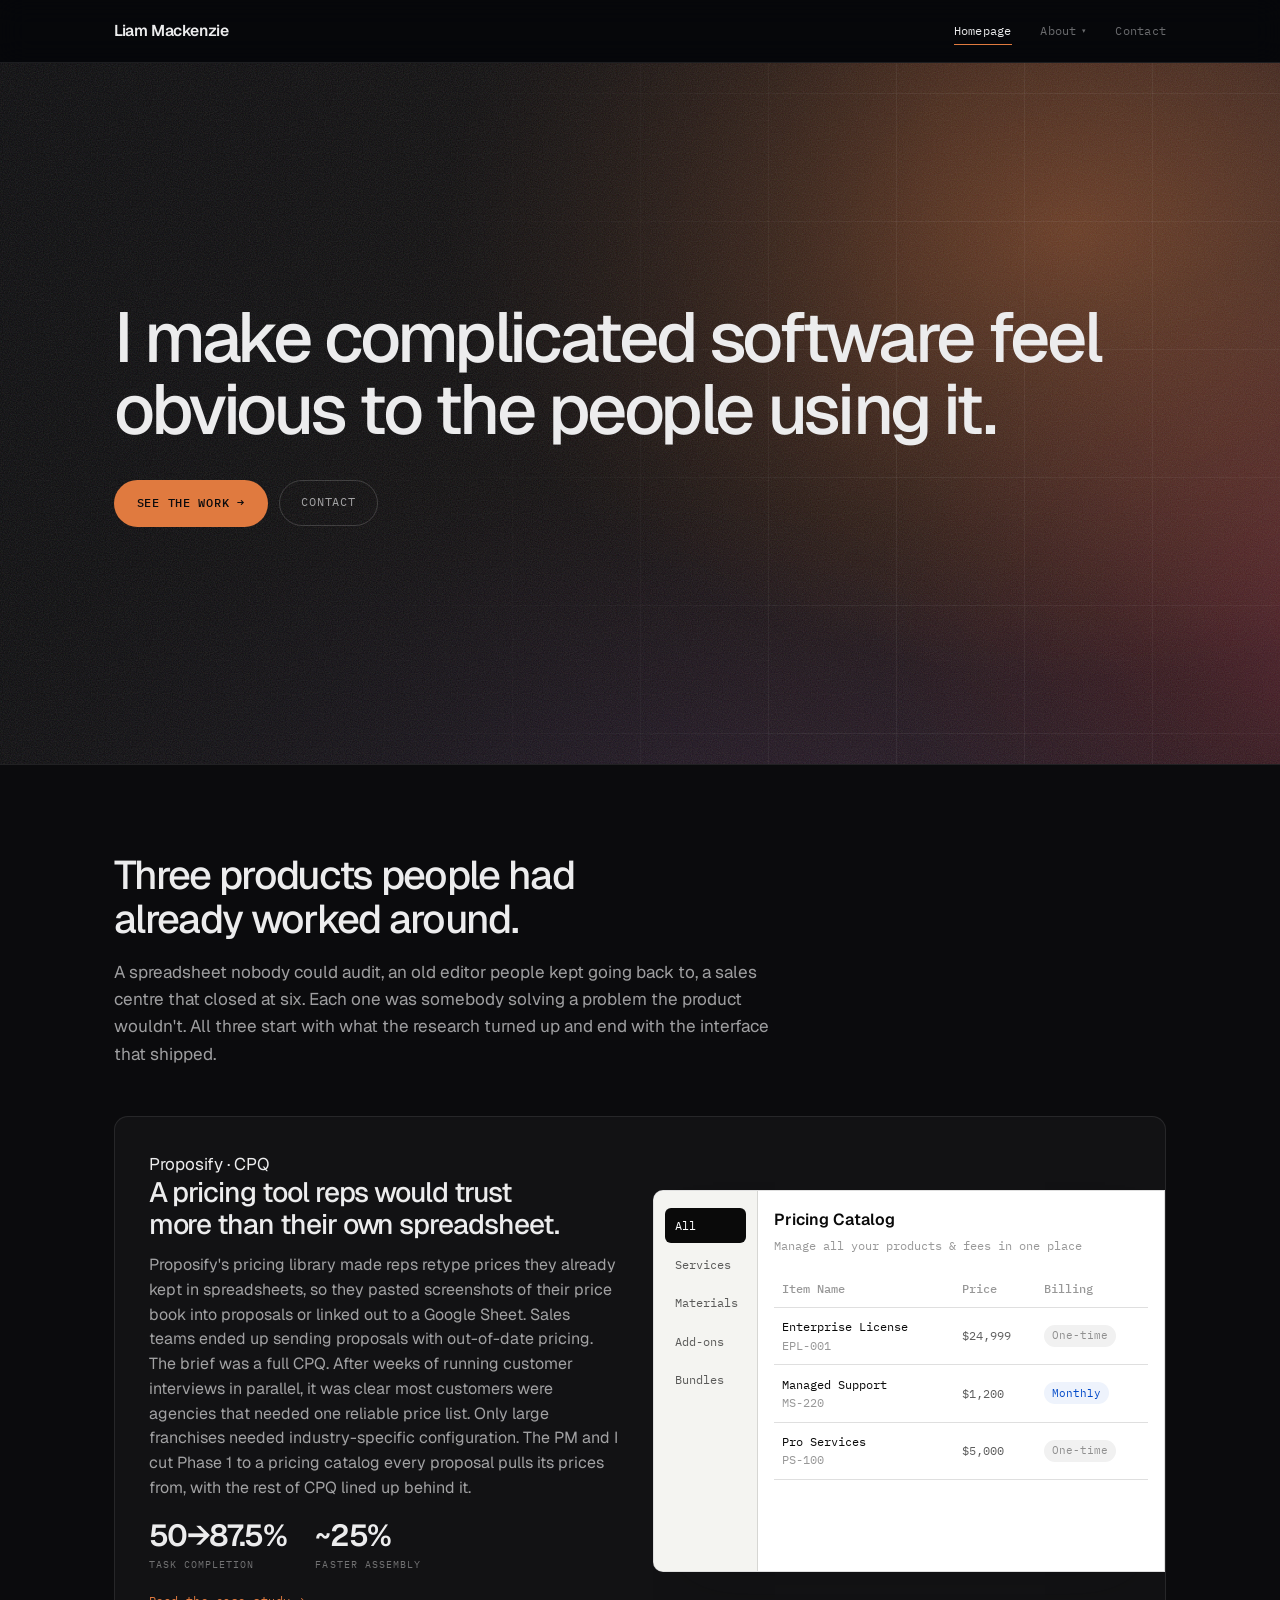
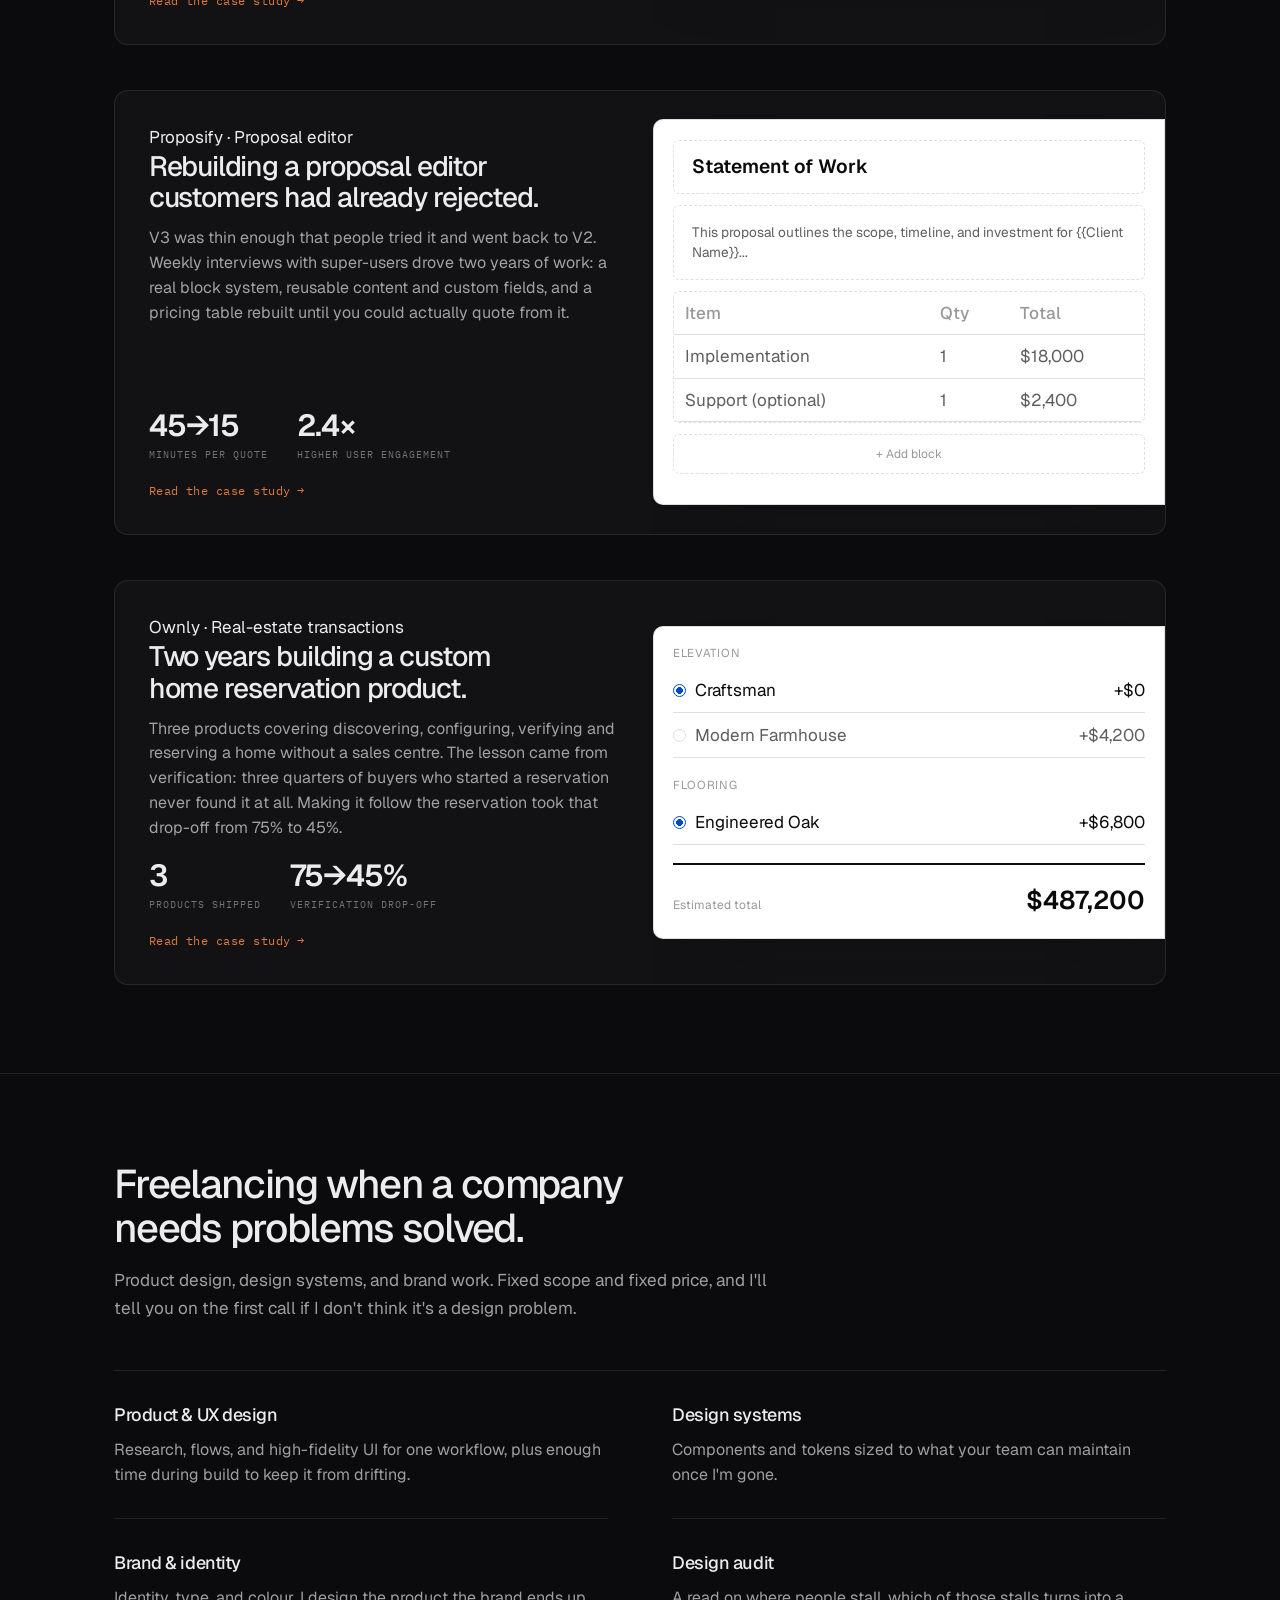
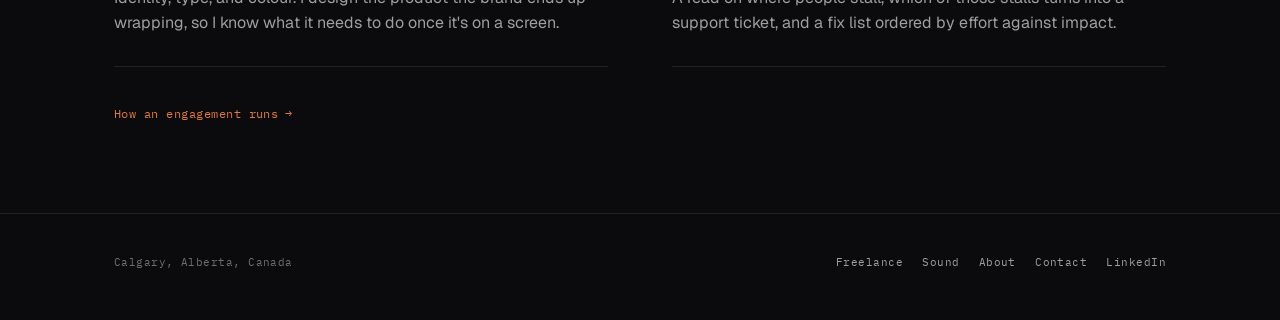
==== commit 5bdf40e0: "Soften CPQ closing statement; reuse hero copy on homepage card Co-Authored-By: Claude Opus 5.5 <nore" ====
--- a/index.html
+++ b/index.html
@@ -131,7 +131,7 @@
         <div class="pad">
           <span class="kicker">Proposify · CPQ</span>
           <h3>A pricing tool reps would trust more than their own spreadsheet.</h3>
-          <p class="sub">The old Pricing Library couldn't bundle, tier, or route an approval, so every quote got rebuilt by hand. I interviewed four mid-market accounts, then replaced it with the Pricing Catalog: folders, search, inline editing, and a detail view that stays one screen for most people.</p>
+          <p class="sub">Proposify's pricing library made reps retype prices they already kept in spreadsheets, so they pasted screenshots of their price book into proposals or linked out to a Google Sheet. Sales teams ended up sending proposals with out-of-date pricing. The brief was a full CPQ. After weeks of running customer interviews in parallel, it was clear most customers were agencies that needed one reliable price list. Only large franchises needed industry-specific configuration. The PM and I cut Phase 1 to a pricing catalog every proposal pulls its prices from, with the rest of CPQ lined up behind it.</p>
           <div class="metrics">
             <div class="metric"><span class="n">50→87.5%</span><span class="l">Task completion</span></div>
             <div class="metric"><span class="n">~25%</span><span class="l">Faster assembly</span></div>
--- a/css/styles.css
+++ b/css/styles.css
@@ -793,6 +793,17 @@
   padding:.4rem .6rem;margin-top:.6rem;display:inline-block;
 }
 
+/* Phase strip: the decision panel stretched to four columns. Phase 1
+   carries the accent; "Later" is dashed because it has not shipped. */
+.decision.phases{grid-template-columns:repeat(4,1fr);}
+@media (max-width:900px){.decision.phases{grid-template-columns:1fr 1fr;}}
+@media (max-width:520px){.decision.phases{grid-template-columns:1fr;}}
+.dp .tag{color:var(--fg-faint);}
+.dp.later{border-style:dashed;border-color:var(--edge-2);}
+.phase-list{list-style:none;margin:0;padding:0;font-size:.92rem;line-height:1.45;color:var(--fg-soft);}
+.phase-list li + li{margin-top:.45rem;}
+.phase-list li.q{color:var(--fg-faint);font-size:.82rem;}
+
 /* =========================================================
    ARTIFACT: journey strip (entry-point relocation)
    ========================================================= */
@@ -1011,6 +1022,27 @@
 .skills .grp ul{display:grid;gap:.5rem;}
 .skills .grp li{font-size:1rem;line-height:1.4;color:var(--fg-soft);}
 @media (max-width:760px){.skills{grid-template-columns:1fr;gap:2rem;}}
+
+/* Principles as big, strong statements: each name set in display type at
+   statement size, with its explanation underneath in body copy. Same
+   hairline rows and mono numbers as ol.loop so the two lists read as kin. */
+ol.principles{list-style:none;margin:.4rem 0 1rem;padding:0;border-top:1px solid var(--edge);}
+ol.principles li{
+  display:grid;grid-template-columns:2.6rem minmax(0,1fr);
+  gap:clamp(.6rem,2vw,1.4rem);align-items:baseline;
+  padding:clamp(1.2rem,3vw,1.8rem) 0;border-bottom:1px solid var(--edge);
+}
+ol.principles .pn{font-family:var(--mono);font-size:.75rem;letter-spacing:.08em;color:var(--ac);}
+ol.principles .pt{
+  display:block;font-family:var(--display);font-weight:600;
+  font-size:clamp(1.5rem,3.4vw,2.2rem);line-height:1.18;letter-spacing:-0.035em;
+  color:var(--fg);text-wrap:pretty;
+}
+ol.principles .pd{display:block;margin-top:.55rem;font-size:1.05rem;line-height:1.5;color:var(--fg-soft);}
+ol.principles .pd em{color:var(--fg-faint);}
+@media (max-width:560px){
+  ol.principles li{grid-template-columns:1fr;gap:.4rem;}
+}
 
 /* The weekly research loop as a scannable sequence. Same hairline rows
    as the spec lists; the last step carries the accent because it is the
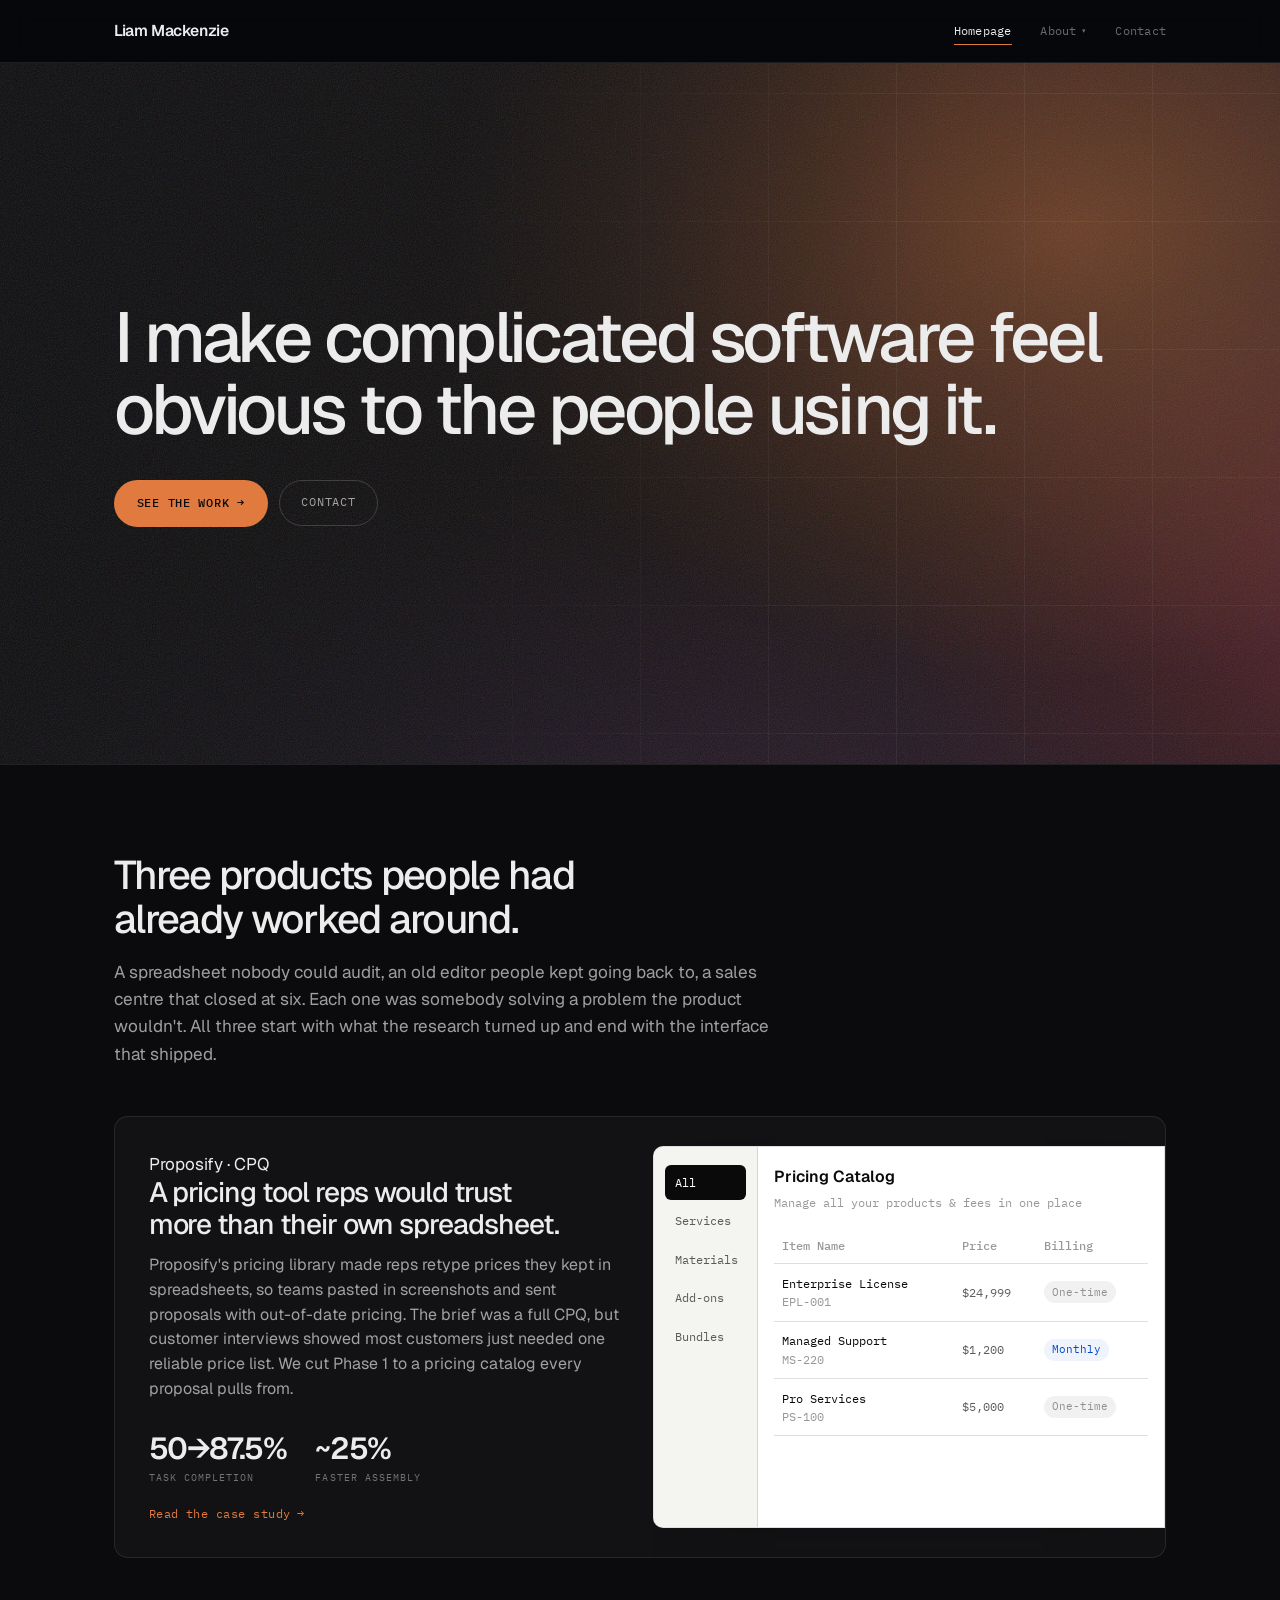
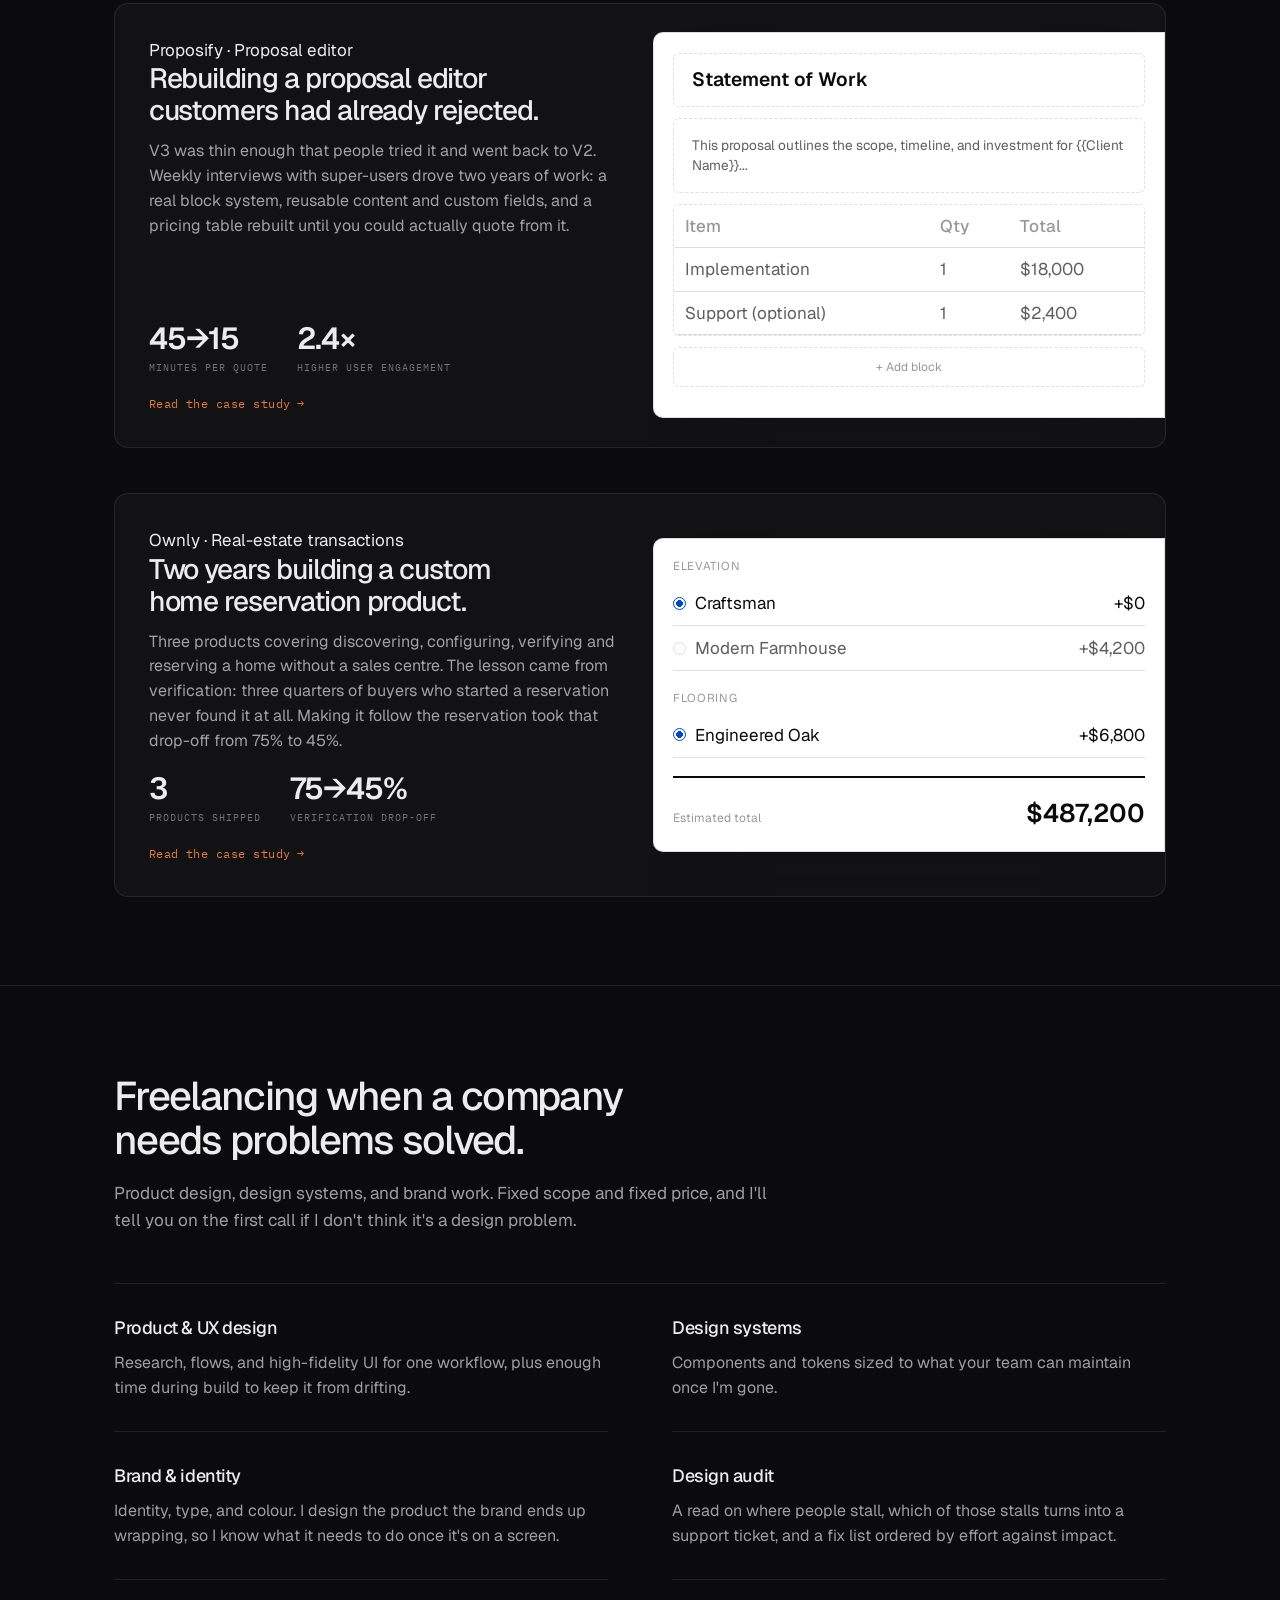
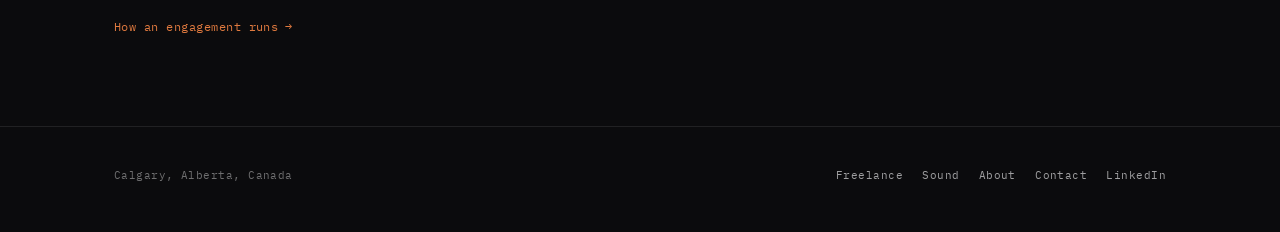
==== commit 2ce4bf99: "Shorten CPQ card copy on homepage Co-Authored-By: Claude Opus 5.5 <noreply@anthropic.com>" ====
--- a/index.html
+++ b/index.html
@@ -131,7 +131,7 @@
         <div class="pad">
           <span class="kicker">Proposify · CPQ</span>
           <h3>A pricing tool reps would trust more than their own spreadsheet.</h3>
-          <p class="sub">Proposify's pricing library made reps retype prices they already kept in spreadsheets, so they pasted screenshots of their price book into proposals or linked out to a Google Sheet. Sales teams ended up sending proposals with out-of-date pricing. The brief was a full CPQ. After weeks of running customer interviews in parallel, it was clear most customers were agencies that needed one reliable price list. Only large franchises needed industry-specific configuration. The PM and I cut Phase 1 to a pricing catalog every proposal pulls its prices from, with the rest of CPQ lined up behind it.</p>
+          <p class="sub">Proposify's pricing library made reps retype prices they kept in spreadsheets, so teams pasted in screenshots and sent proposals with out-of-date pricing. The brief was a full CPQ, but customer interviews showed most customers just needed one reliable price list. We cut Phase 1 to a pricing catalog every proposal pulls from.</p>
           <div class="metrics">
             <div class="metric"><span class="n">50→87.5%</span><span class="l">Task completion</span></div>
             <div class="metric"><span class="n">~25%</span><span class="l">Faster assembly</span></div>
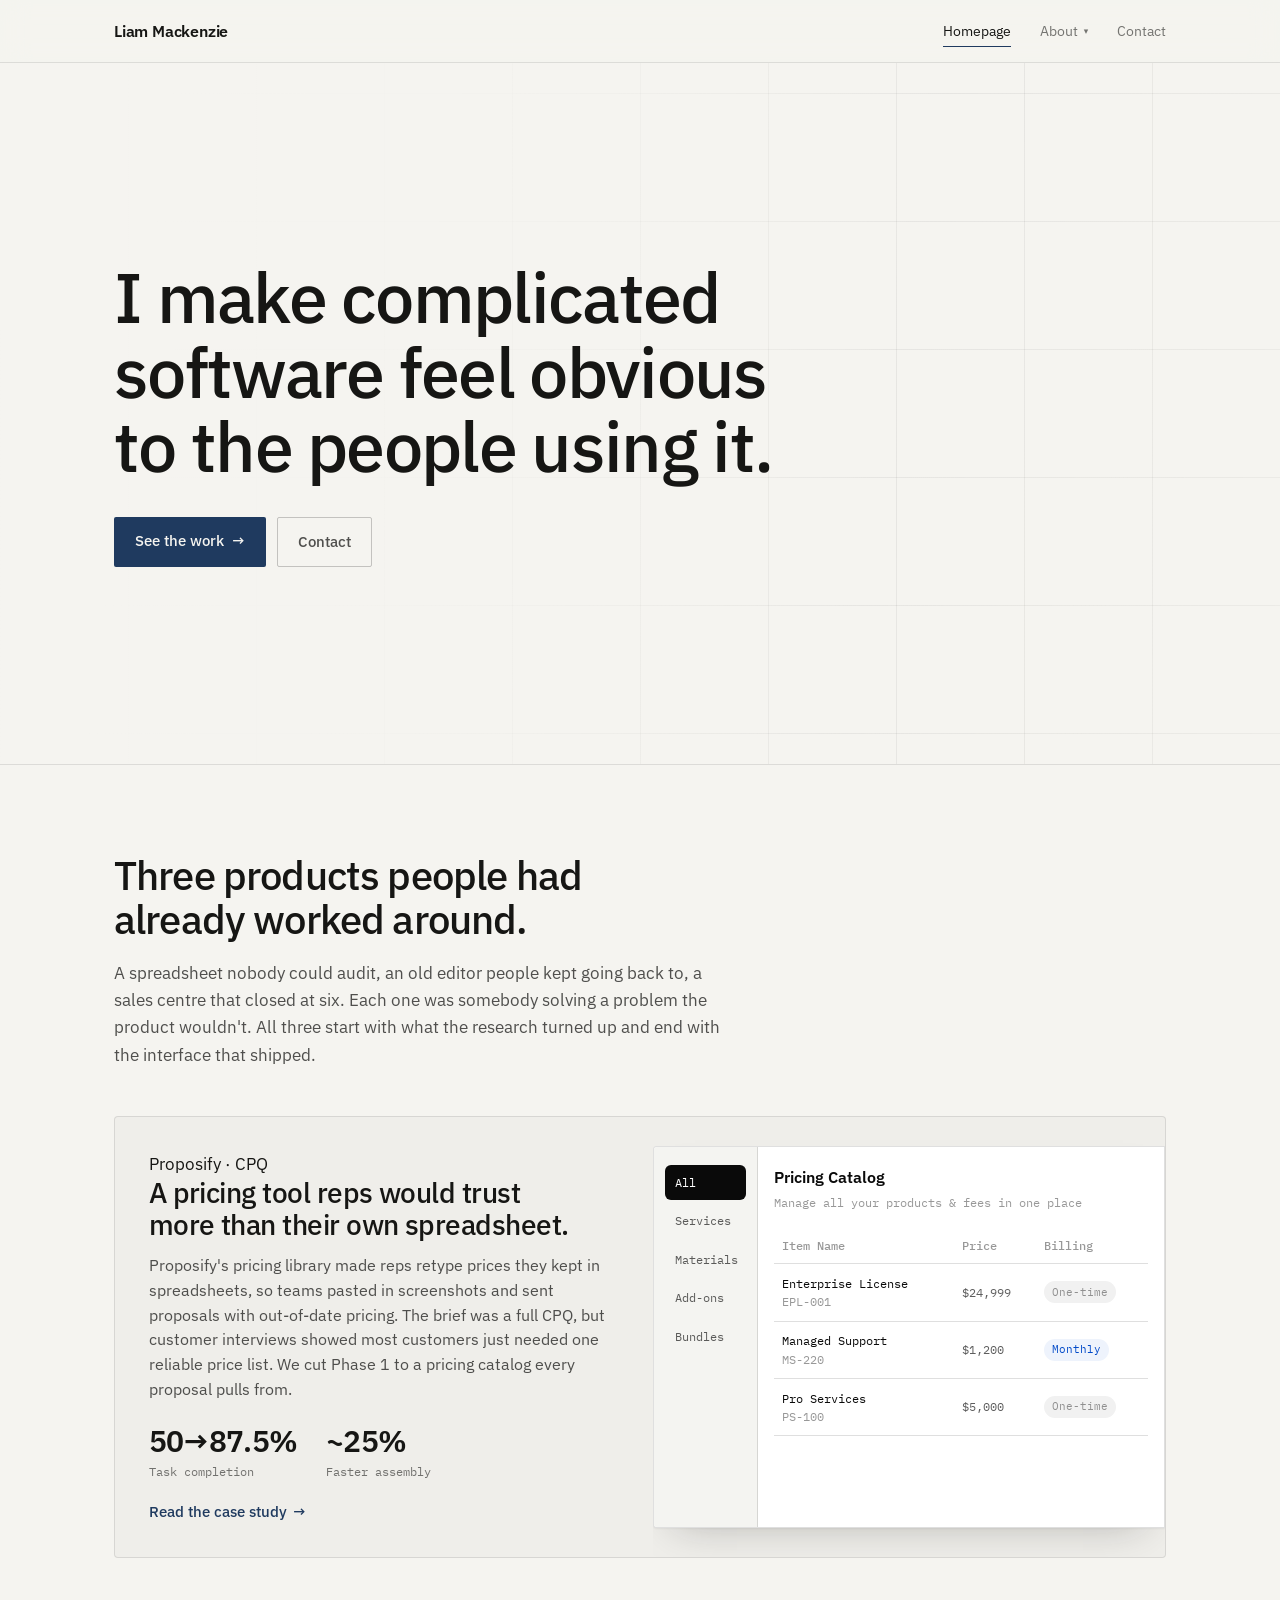
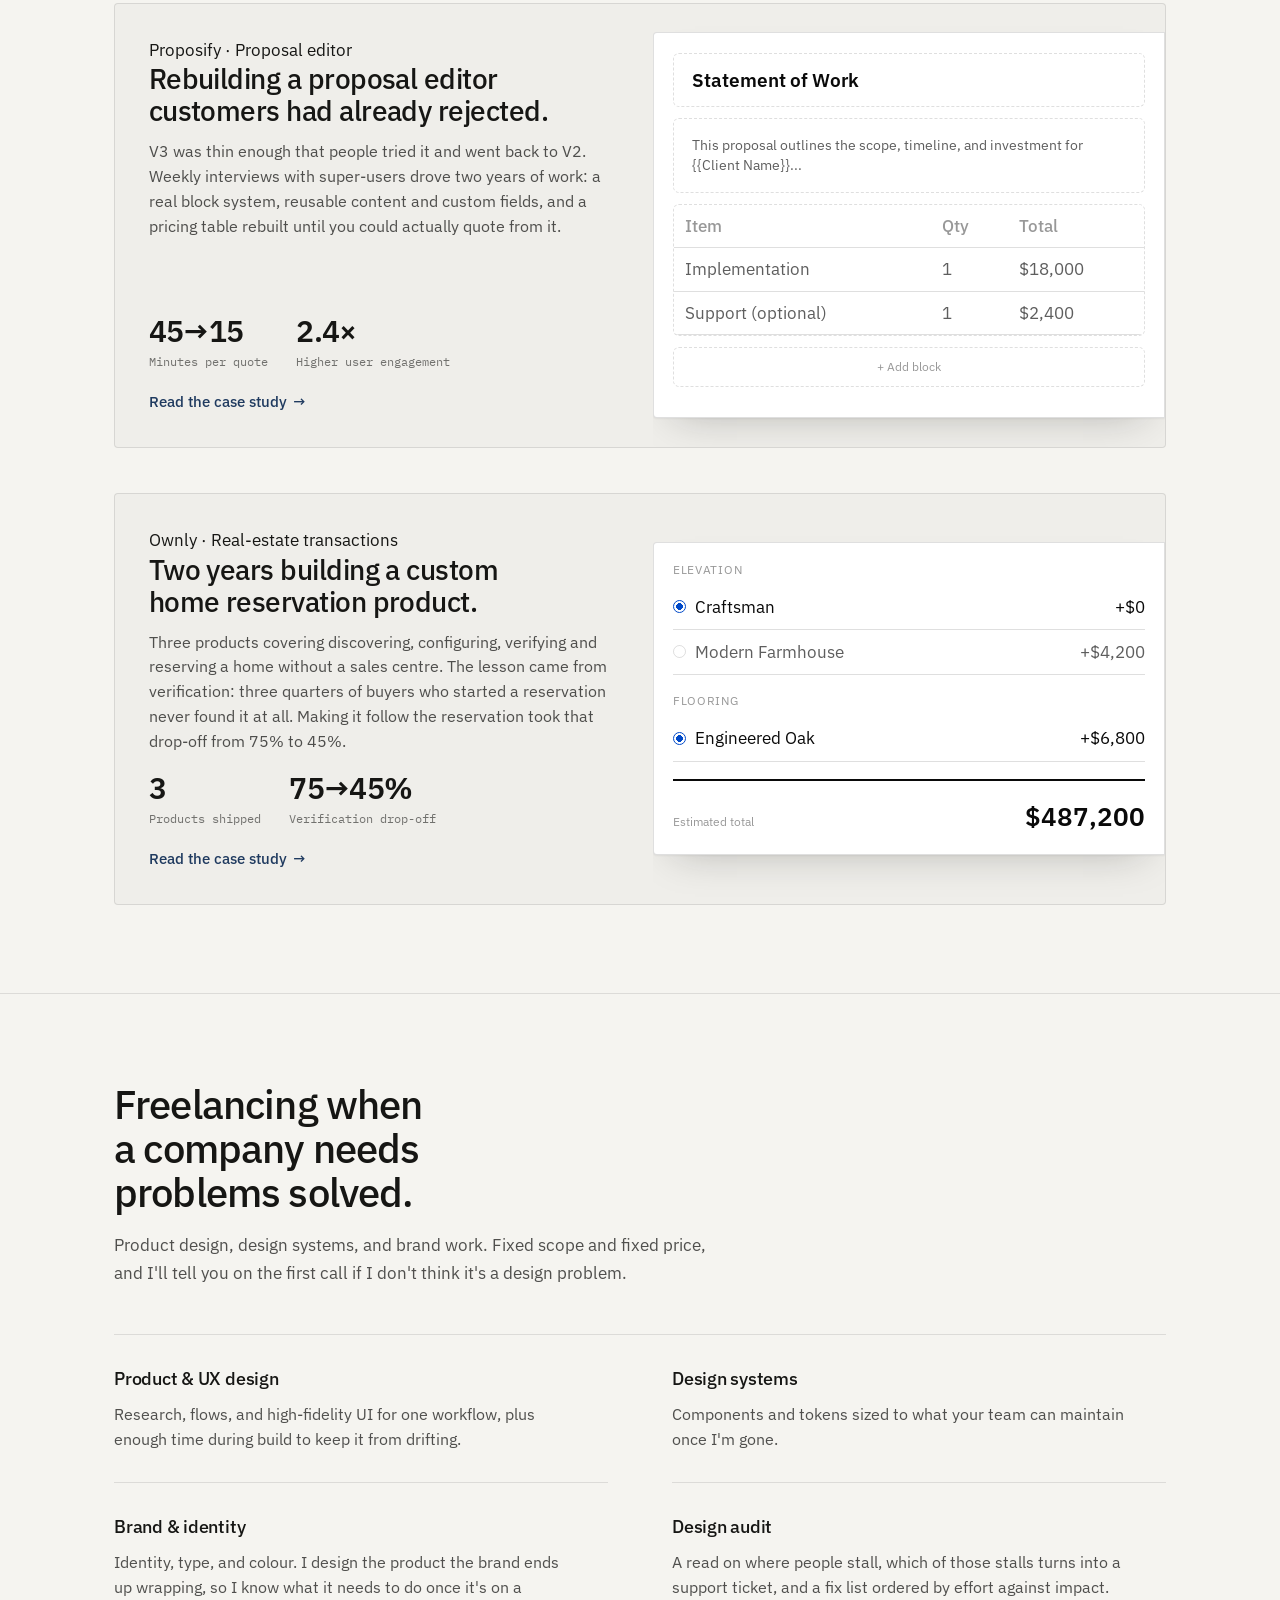
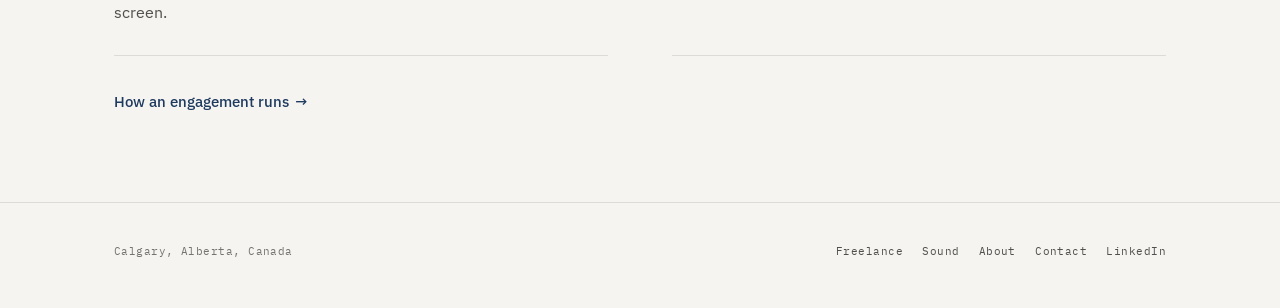
==== commit 82213e06: "Redesign to paper and ink with IBM Plex Swap the dark ember theme for warm off-white paper, near-bla" ====
--- a/index.html
+++ b/index.html
@@ -6,7 +6,7 @@
 <title>Liam Mackenzie · Product Designer in Calgary</title>
 <meta name="description" content="Liam Mackenzie is a product designer in Calgary who makes complicated B2B software feel obvious. Case studies in pricing, quoting and proposal tools.">
 <meta name="author" content="Liam Mackenzie">
-<meta name="theme-color" content="#0b0b0d">
+<meta name="theme-color" content="#f5f4f0">
 <link rel="canonical" href="https://liammackenzie.net/">
 
 <link rel="icon" href="/assets/icons/favicon.svg" type="image/svg+xml">
@@ -26,7 +26,7 @@
 
 <link rel="preconnect" href="https://fonts.googleapis.com">
 <link rel="preconnect" href="https://fonts.gstatic.com" crossorigin>
-<link rel="stylesheet" href="https://fonts.googleapis.com/css2?family=Geist:wght@400;500;600&family=IBM+Plex+Mono:wght@400;500&display=swap">
+<link rel="stylesheet" href="https://fonts.googleapis.com/css2?family=IBM+Plex+Sans:ital,wght@0,400;0,500;0,600;1,400&family=IBM+Plex+Mono:wght@400;500&display=swap">
 <link rel="stylesheet" href="/css/styles.css">
 <script>document.documentElement.classList.add('js');</script>
 <script src="/js/main.js" defer></script>
--- a/css/styles.css
+++ b/css/styles.css
@@ -2,41 +2,44 @@
    Liam Mackenzie - portfolio
    Hand-written CSS. No framework, no build step.
 
-   ONE ACCENT, TWO SURFACES.
-   - Chrome (--bg/--fg/--edge/--ac) is a neutral off-black with a
-     single warm accent. The accent means "actionable" and nothing
-     else: links, CTAs, the shipped/after side of a comparison.
-   - Mockups keep the light tokens (--paper/--ink/--sys-*) because a
-     product screen should look like a product screen. Light app UI on
-     off-black is the whole visual idea, and the cool product blue
-     reads as a different system from the warm site chrome on purpose.
-
-   RADIUS SYSTEM (one documented rule, applied everywhere):
-     --r-card 14px   panels, cards, mockups, grouped blocks
-     --r-sm    8px   inputs, chips, small nodes
-     --r-pill 999px  anything pill-shaped or interactive-round
+   PAPER AND INK, ONE ACCENT.
+   - Chrome (--bg/--fg/--edge/--ac) is warm off-white paper with
+     near-black ink. Hierarchy comes from size, weight and hairlines,
+     not from colour or glow.
+   - The single accent is a deep ink blue. It means "actionable" and
+     nothing else: links, CTAs, the shipped/after side of a comparison.
+   - Mockups keep their own light product tokens (--paper/--ink/--sys-*)
+     and sit on the page with a hairline rim and a soft, ink-tinted
+     shadow so a white screen still reads as an object on paper.
+
+   TYPE: IBM Plex Sans for everything people read; IBM Plex Mono only
+   for small data - labels, captions, numbers. Sentence case throughout.
+
+   RADIUS SYSTEM (kept deliberately tight):
+     --r-card 4px   panels, cards, mockups, grouped blocks
+     --r-sm   2px   inputs, chips, buttons, small nodes
+     --r-pill 2px   formerly pill-shaped elements, now squared off
    ========================================================= */
 :root{
-  color-scheme:dark;
-  /* ---- chrome: dark, neutral, off-black ---- */
-  --bg:#0b0b0d;
-  --bg-2:#131317;
-  --surface:rgba(255,255,255,.03);
-  --surface-2:rgba(255,255,255,.06);
-  --edge:rgba(255,255,255,.09);
-  --edge-2:rgba(255,255,255,.17);
-  --fg:#ececed;
-  --fg-soft:rgba(236,236,237,.66);
-  --fg-faint:rgba(236,236,237,.44);
-  --fg-ghost:rgba(236,236,237,.15);
-
-  /* The one chrome accent. hsl(24 73% 56%), 6.5:1 against --bg. */
-  --ac:#e07a3f;
-  --ac-line:rgba(224,122,63,.38);
-  --ac-line-2:rgba(224,122,63,.85);
-  --ac-soft:rgba(224,122,63,.10);
-  /* Accent needs dark text on top of it, never white: 6.5:1 vs 3.0:1. */
-  --on-ac:#0b0b0d;
+  color-scheme:light;
+  /* ---- chrome: warm paper, near-black ink ---- */
+  --bg:#f5f4f0;
+  --bg-2:#ecebe6;
+  --surface:rgba(22,22,20,.022);
+  --surface-2:rgba(22,22,20,.05);
+  --edge:rgba(22,22,20,.11);
+  --edge-2:rgba(22,22,20,.22);
+  --fg:#161614;
+  --fg-soft:rgba(22,22,20,.74);
+  --fg-faint:rgba(22,22,20,.58);
+  --fg-ghost:rgba(22,22,20,.2);
+
+  /* The one chrome accent: ink blue, ~10:1 against --bg. */
+  --ac:#1f3a5f;
+  --ac-line:rgba(31,58,95,.32);
+  --ac-line-2:rgba(31,58,95,.8);
+  --ac-soft:rgba(31,58,95,.07);
+  --on-ac:#f5f4f0;
 
   /* Legacy aliases. Every old reference resolves to the one accent or
      to --dead. Killed / before / buried states use --dead, so an
@@ -45,7 +48,7 @@
   --b:var(--ac);
   --c:var(--ac);
   --lime:var(--ac);
-  --dead:rgba(236,236,237,.50);
+  --dead:rgba(22,22,20,.5);
   --pink:var(--dead);
   --grad:var(--ac);
 
@@ -79,14 +82,14 @@
   --good:var(--green-500);
   --warn:var(--amber-500);
 
-  --display:'Geist','Inter Tight',system-ui,-apple-system,'Segoe UI',Helvetica,Arial,sans-serif;
+  --display:'IBM Plex Sans',system-ui,-apple-system,'Segoe UI',Helvetica,Arial,sans-serif;
   --ui:var(--display);
   --mono:'IBM Plex Mono','SF Mono',Consolas,monospace;
   --body:var(--display);
 
-  --r-card:14px;
-  --r-sm:8px;
-  --r-pill:999px;
+  --r-card:4px;
+  --r-sm:2px;
+  --r-pill:2px;
 
   --max:1180px;
   --wide:1400px;
@@ -143,12 +146,11 @@
 /* =========================================================
    TYPE
    ========================================================= */
-h1,h2,h3,h4{font-family:var(--display);font-weight:500;letter-spacing:-0.03em;margin:0;}
+h1,h2,h3,h4{font-family:var(--display);font-weight:500;letter-spacing:-0.015em;margin:0;}
 .eyebrow{
   font-family:var(--mono);
-  font-size:.7rem;
-  letter-spacing:.14em;
-  text-transform:uppercase;
+  font-size:.76rem;
+  letter-spacing:0;
   color:var(--fg-faint);
 }
 .lede{font-size:1.16rem;line-height:1.5;color:var(--fg-soft);}
@@ -200,7 +202,7 @@
   font-weight:500;
   font-size:clamp(1.5rem,3.4vw,2.2rem);
   line-height:1.22;
-  letter-spacing:-0.035em;
+  letter-spacing:-0.018em;
   color:var(--fg);
   max-width:24ch;
   margin:clamp(2rem,5vw,3rem) 0;
@@ -237,18 +239,18 @@
    ========================================================= */
 .site-nav{
   position:sticky;top:0;z-index:60;
-  background:rgba(5,6,10,.72);
+  background:rgba(245,244,240,.82);
   backdrop-filter:blur(14px) saturate(150%);
   border-bottom:1px solid var(--edge);
 }
 .site-nav .wrap{display:flex;align-items:center;justify-content:space-between;gap:1rem;height:62px;}
 .site-nav .brand{
   font-family:var(--display);font-weight:600;font-size:.98rem;
-  letter-spacing:-0.025em;text-decoration:none;white-space:nowrap;
+  letter-spacing:-0.013em;text-decoration:none;white-space:nowrap;
 }
 .site-nav .links{
   display:flex;gap:clamp(.85rem,2.4vw,1.8rem);
-  font-family:var(--mono);font-size:.75rem;letter-spacing:.02em;
+  font-family:var(--ui);font-size:.9rem;letter-spacing:0;
 }
 .site-nav .links a{
   position:relative;text-decoration:none;color:var(--fg-faint);
@@ -289,7 +291,7 @@
   position:absolute;top:calc(100% + .7rem);left:-.8rem;z-index:61;
   display:grid;min-width:176px;padding:.35rem;
   background:var(--bg-2);border:1px solid var(--edge-2);border-radius:var(--r-sm);
-  box-shadow:0 18px 40px -16px rgba(0,0,0,.8);
+  box-shadow:0 12px 32px -14px rgba(22,22,20,.22);
   opacity:0;visibility:hidden;transform:translateY(-4px);
   transition:opacity .18s var(--ease-out),transform .18s var(--ease-out),visibility 0s linear .18s;
 }
@@ -309,7 +311,7 @@
 }
 .site-nav .dd-menu a{
   display:flex;align-items:center;justify-content:space-between;gap:1rem;
-  padding:.55rem .7rem;border-radius:6px;color:var(--fg-soft);
+  padding:.55rem .7rem;border-radius:var(--r-sm);color:var(--fg-soft);
 }
 .site-nav .dd-menu a::after{display:none;}
 .site-nav .dd-menu a:hover{background:var(--surface-2);color:var(--fg);}
@@ -323,7 +325,7 @@
   width:6px;height:6px;border-radius:50%;background:var(--ac);transform:none;
 }@media (max-width:560px){.site-nav .dd-menu{left:50%;transform:translate(-50%,-4px);}
   .site-nav .dd.open .dd-menu,.site-nav .dd:focus-within .dd-menu{transform:translateX(-50%);}}
-@media (max-width:620px){.site-nav .links{font-size:.7rem;}}
+@media (max-width:620px){.site-nav .links{font-size:.84rem;}}
 @media (max-width:560px){
   .site-nav .wrap{flex-wrap:wrap;height:auto;padding-top:.7rem;padding-bottom:.55rem;gap:.45rem;}
   .site-nav .links{width:100%;justify-content:space-between;gap:.4rem;}
@@ -358,18 +360,18 @@
    honest metaphor here rather than a decorative one. This takes one
    layer of it, the rails, and leaves the cells and records behind,
    because it has to sit under a headline rather than be the headline.
-   Inverted for the dark ground: the carcass becomes a light hairline,
-   which is what the rest of this site is built out of anyway. Masked
+   On paper the carcass is a faint ink hairline, which is what the
+   rest of this site is built out of anyway. Masked
    so it stays off the left where the type sits and reads strongest
    through the warm part of the field. */
 .hero-crate{
   --cell:128px;
-  --rail:rgba(236,236,237,.08);
+  --rail:rgba(22,22,20,.07);
   /* Lighting strength lives in variables because it is ground-relative:
      the same white glow reads far weaker over the Freelance hero's
      lifted base than over the homepage's near-black. */
-  --lit:.30;
-  --lit-edge:.24;
+  --lit:.045;
+  --lit-edge:.28;
   position:absolute;inset:0;z-index:1;pointer-events:none;
   overflow:hidden;
   -webkit-mask-image:linear-gradient(100deg,transparent 0%,rgba(0,0,0,.28) 32%,#000 68%,rgba(0,0,0,.55) 100%);
@@ -413,112 +415,49 @@
   --p:0;
   position:absolute;
   width:var(--cell);height:var(--cell);
-  background:radial-gradient(circle at 50% 45%, rgba(236,236,237,var(--lit)), rgba(236,236,237,0) 72%);
+  background:rgba(22,22,20,var(--lit));
   /* The edge is what makes it read as a cube opening rather than a
      smudge following the cursor. This site is built out of hairlines,
      so the hairline is the thing that should respond. */
-  box-shadow:inset 0 0 0 1px rgba(236,236,237,var(--lit-edge));
+  box-shadow:inset 0 0 0 1px rgba(31,58,95,var(--lit-edge));
   opacity:var(--p);
   transition:opacity .4s var(--ease-out);
 }
 
-/* THE EMBER FIELD.
-   One hue family rather than a second brand colour: the sweep runs
-   from the site accent (24deg) through crimson to a violet tail, so it
-   reads as the accent's own shadow. The mass sits right of centre,
-   which leaves the headline and the buttons on a dark field - the
-   primary CTA is solid accent and needs that separation to stay
-   legible as the one actionable thing. */
-.hero::before{
-  content:'';
-  position:absolute;inset:-15%;z-index:0;
-  background:
-    radial-gradient(56% 72% at 76% 30%, rgba(224,122,63,.44) 0%, rgba(224,122,63,0) 68%),
-    radial-gradient(50% 60% at 97% 72%, rgba(198,58,72,.36) 0%, rgba(198,58,72,0) 66%),
-    radial-gradient(62% 66% at 46% 104%, rgba(84,52,127,.38) 0%, rgba(84,52,127,0) 70%),
-    linear-gradient(104deg,#0b0b0d 0%,#14100f 36%,#1d1210 62%,#130f18 100%);
-  animation:emberDrift 34s var(--ease-out) infinite alternate;
-}
-
-/* The same field in a lighter key, for the Freelance opener. Same
-   composition and the same hue family, so the two pages read as one
-   system; the base is lifted off black and the pools are softer and
-   goldier, which is the difference you can see when you land on it
-   from the homepage. Scoped to .opener rather than .study-hero,
-   because the case studies need compact headers - each one carries an
-   eyebrow and a reading-mode toggle, and the article itself should
-   start near the top of the viewport. */
-.study-hero.opener::before{
-  content:'';
-  position:absolute;inset:-15%;z-index:0;
-  background:
-    radial-gradient(56% 72% at 74% 28%, rgba(232,150,90,.40) 0%, rgba(232,150,90,0) 68%),
-    radial-gradient(52% 62% at 96% 70%, rgba(206,96,104,.28) 0%, rgba(206,96,104,0) 66%),
-    radial-gradient(62% 66% at 44% 104%, rgba(112,84,158,.30) 0%, rgba(112,84,158,0) 70%),
-    linear-gradient(104deg,#121216 0%,#1b1614 36%,#251815 62%,#191322 100%);
-  animation:emberDrift 34s var(--ease-out) infinite alternate;
-}
-/* The lattice has a lighter ground to sit on here, so it needs a
-   little more to stay visible at all - but only a little. The glow is
-   white at --lit over the ground, so what you see is lit x (255 - ground):
-   .30 over the homepage's near-black is ~73, and matching that over this
-   page's lifted base (~28) takes about .32, not the half-again that was
-   here before. Ground-relative is the right instinct; the correction is
-   just much smaller than it looks, because both grounds are dark. */
-.study-hero.opener .hero-crate{--rail:rgba(236,236,237,.09);--lit:.34;--lit-edge:.26;}
-
-@media (prefers-reduced-motion:reduce){
-  .hero::before,
-  .study-hero.opener::before{animation:none;}
-}
-@keyframes emberDrift{
-  from{transform:translate3d(0,0,0) scale(1);}
-  to{transform:translate3d(-2.2%,-1.6%,0) scale(1.06);}
-}
-
-/* Grain and scrim, static above the drifting field. The scrim
-   guarantees headline contrast on the left; the grain is what stops a
-   large CSS gradient banding on a dark ground. */
+/* The ground is flat paper. The coloured field that used to sit here
+   was removed in the paper redesign: the lattice and the pointer-lit
+   cubes carry the hero on their own. The Freelance opener shares the
+   homepage composition exactly. */
+.study-hero.opener .hero-crate{--rail:rgba(22,22,20,.07);}
+
+/* Scrim: keeps the lattice off the left so the headline sits on
+   clean paper. */
 .hero::after,
 .study-hero.opener::after{
-  --grain:url("data:image/svg+xml,%3Csvg xmlns='http://www.w3.org/2000/svg' width='180' height='180'%3E%3Cfilter id='n'%3E%3CfeTurbulence type='fractalNoise' baseFrequency='.85' numOctaves='3' stitchTiles='stitch'/%3E%3C/filter%3E%3Crect width='100%25' height='100%25' filter='url(%23n)' opacity='.15'/%3E%3C/svg%3E");
   content:'';
   position:absolute;inset:0;z-index:2;pointer-events:none;
-  background:
-    var(--grain),
-    linear-gradient(96deg,rgba(11,11,13,.92) 0%,rgba(11,11,13,.66) 34%,rgba(11,11,13,.14) 70%,rgba(11,11,13,0) 100%);
-  background-size:180px 180px, auto;
+  background:linear-gradient(96deg,rgba(245,244,240,.96) 0%,rgba(245,244,240,.7) 34%,rgba(245,244,240,.1) 70%,rgba(245,244,240,0) 100%);
 }
 .hero h1{
   font-size:clamp(2.05rem,6vw,4.4rem);
-  line-height:1.03;
-  letter-spacing:-0.048em;
+  font-weight:500;
+  line-height:1.06;
+  letter-spacing:-0.024em;
   max-width:24ch;
   text-wrap:balance;
 }
 
 /* THE FRAMED OPENER, for Websites.
-   The same field, crate and grain as the homepage, recomposed around a
+   The same crate as the homepage, recomposed around a
    centred frame instead of a left-hand headline: a landing page reads
    as one offer, so everything stacks on the middle axis. The frame is
-   the nav's own material (off-black glass and an --edge-2 hairline at
+   the nav's own material (paper glass and an --edge-2 hairline at
    card radius), so it belongs to the chrome rather than floating over
-   it. With the type centred, the warm pools move out to both edges and
-   the scrim becomes a soft pool behind the frame, since there is no
-   longer a left side that needs protecting. */
+   it. With the type centred, the scrim becomes a soft pool behind the
+   frame, since there is no longer a left side that needs protecting. */
 .hero.center > .wrap{display:flex;justify-content:center;}
-.hero.center::before{
-  background:
-    radial-gradient(44% 62% at 14% 24%, rgba(224,122,63,.34) 0%, rgba(224,122,63,0) 68%),
-    radial-gradient(48% 64% at 86% 30%, rgba(224,122,63,.38) 0%, rgba(224,122,63,0) 68%),
-    radial-gradient(50% 60% at 94% 86%, rgba(198,58,72,.30) 0%, rgba(198,58,72,0) 66%),
-    radial-gradient(58% 64% at 10% 98%, rgba(84,52,127,.34) 0%, rgba(84,52,127,0) 70%),
-    linear-gradient(180deg,#0b0b0d 0%,#16110f 52%,#120f17 100%);
-}
 .hero.center::after{
-  background:
-    var(--grain),
-    radial-gradient(46% 58% at 50% 50%,rgba(11,11,13,.62) 0%,rgba(11,11,13,.3) 60%,rgba(11,11,13,0) 100%);
+  background:radial-gradient(46% 58% at 50% 50%,rgba(245,244,240,.9) 0%,rgba(245,244,240,.5) 60%,rgba(245,244,240,0) 100%);
 }
 /* The lattice fades out behind the frame and holds at the edges, which
    is the centred version of the homepage's left-to-right mask. */
@@ -529,7 +468,7 @@
 .hero-box{
   width:100%;max-width:700px;text-align:center;
   padding:clamp(2rem,5vw,3.2rem) clamp(1.3rem,4vw,3rem);
-  background:rgba(11,11,13,.55);
+  background:rgba(245,244,240,.72);
   -webkit-backdrop-filter:blur(12px) saturate(140%);
   backdrop-filter:blur(12px) saturate(140%);
   border:1px solid var(--edge-2);border-radius:var(--r-card);
@@ -537,7 +476,7 @@
 .hero-box .eyebrow{margin:0 0 1.1rem;color:var(--fg-soft);}
 .hero.center h1{
   font-size:clamp(1.9rem,4.8vw,3.4rem);line-height:1.06;
-  letter-spacing:-0.045em;max-width:18ch;margin:0 auto;
+  letter-spacing:-0.022em;max-width:18ch;margin:0 auto;
 }
 .hero-box .lede{max-width:44ch;margin:1.2rem auto 0;}
 .hero-box .cta-row{justify-content:center;margin-top:1.9rem;}
@@ -564,15 +503,15 @@
 .cta-row{display:flex;flex-wrap:wrap;gap:.7rem;margin-top:2.1rem;}
 .btn{
   display:inline-flex;align-items:center;gap:.5rem;
-  font-family:var(--mono);font-size:.76rem;letter-spacing:.06em;text-transform:uppercase;
+  font-family:var(--ui);font-size:.92rem;font-weight:500;letter-spacing:0;
   text-decoration:none;white-space:nowrap;
-  padding:.8rem 1.35rem;border-radius:var(--r-pill);
+  padding:.78rem 1.25rem;border-radius:var(--r-sm);
   border:1px solid transparent;
   transition:background .2s ease,border-color .2s ease,color .2s ease,transform .12s var(--ease-out);
 }
 /* Dark text on the accent scores 6.5:1. White on the accent is 3.0:1. */
 .btn.primary{background:var(--ac);color:var(--on-ac);font-weight:500;}
-.btn.primary:hover{background:#ef8c53;}
+.btn.primary:hover{background:#142a47;}
 .btn.ghost{border-color:var(--edge-2);color:var(--fg-soft);}
 .btn.ghost:hover{border-color:var(--fg-soft);color:var(--fg);}
 .btn:active{transform:translateY(1px);}
@@ -599,7 +538,7 @@
 .sc::before{
   content:'';position:absolute;inset:0;z-index:0;pointer-events:none;
   background:radial-gradient(380px circle at var(--mx,50%) var(--my,0%),
-    rgba(255,255,255,.055),transparent 62%);
+    rgba(22,22,20,.035),transparent 62%);
   opacity:0;transition:opacity .35s ease;
 }
 .sc:hover::before{opacity:1;}
@@ -618,12 +557,12 @@
   opacity:0;transition:opacity .4s var(--ease-out);
   background:
     radial-gradient(260px 1px at var(--mx,50%) 50%,var(--fg-soft),transparent),
-    linear-gradient(90deg,transparent,rgba(255,255,255,.09),transparent);
+    linear-gradient(90deg,transparent,rgba(22,22,20,.1),transparent);
 }
 a.sc::after{
   background:
     radial-gradient(260px 1px at var(--mx,50%) 50%,var(--ac),transparent),
-    linear-gradient(90deg,transparent,rgba(255,255,255,.09),transparent);
+    linear-gradient(90deg,transparent,rgba(22,22,20,.1),transparent);
 }
 .sc:hover::after{opacity:1;}
 
@@ -637,7 +576,7 @@
 .chapter-head{margin-bottom:clamp(2rem,5vw,3rem);}
 .chapter-title h2{
   font-size:clamp(1.6rem,3.6vw,2.5rem);line-height:1.1;
-  letter-spacing:-0.042em;max-width:20ch;text-wrap:balance;
+  letter-spacing:-0.021em;max-width:20ch;text-wrap:balance;
 }
 .chapter-title .chapter-lede{
   font-size:1.07rem;line-height:1.6;
@@ -661,12 +600,12 @@
 }
 .bento .pad{padding:clamp(1.2rem,2.4vw,1.7rem);}
 .bento .kicker{
-  font-family:var(--mono);font-size:.66rem;letter-spacing:.12em;
-  text-transform:uppercase;color:var(--fg-faint);display:block;margin-bottom:.85rem;
+  font-family:var(--mono);font-size:.74rem;letter-spacing:0;
+  color:var(--fg-faint);display:block;margin-bottom:.85rem;
 }
 .bento h3{
   font-size:clamp(1.15rem,2.2vw,1.6rem);line-height:1.14;
-  letter-spacing:-0.035em;margin-bottom:.7rem;text-wrap:balance;
+  letter-spacing:-0.018em;margin-bottom:.7rem;text-wrap:balance;
 }
 .bento .sub{
   font-size:1rem;line-height:1.55;
@@ -674,11 +613,11 @@
 }
 .bento .shot{
   margin-top:auto;padding:0 0 0 clamp(1.2rem,2.4vw,1.7rem);
-  overflow:hidden;border-top-left-radius:10px;
+  overflow:hidden;border-top-left-radius:var(--r-card);
 }
 .bento .shot .mock{
   margin:0;border-bottom:0;border-right:0;
-  border-top-left-radius:10px;border-bottom-left-radius:0;border-bottom-right-radius:0;
+  border-top-left-radius:var(--r-card);border-bottom-left-radius:0;border-bottom-right-radius:0;
   transform:translateY(6px);
   transition:transform .5s var(--ease-out);
 }
@@ -687,15 +626,15 @@
 .metrics{display:flex;flex-wrap:wrap;gap:1.2rem 1.8rem;margin-bottom:1.2rem;}
 .metric .n{
   display:block;font-family:var(--display);font-weight:600;
-  font-size:clamp(1.4rem,2.6vw,1.9rem);letter-spacing:-0.045em;line-height:1;
+  font-size:clamp(1.4rem,2.6vw,1.9rem);letter-spacing:-0.022em;line-height:1;
   color:var(--fg);
 }
 .metric .l{
-  font-family:var(--mono);font-size:.64rem;text-transform:uppercase;
-  letter-spacing:.1em;color:var(--fg-faint);margin-top:.4rem;display:block;
+  font-family:var(--mono);font-size:.72rem;
+  letter-spacing:0;color:var(--fg-faint);margin-top:.4rem;display:block;
 }
 .see-more{
-  font-family:var(--mono);font-size:.74rem;letter-spacing:.04em;
+  font-family:var(--ui);font-size:.95rem;font-weight:500;letter-spacing:0;
   color:var(--ac);text-decoration:none;display:inline-flex;gap:.4rem;align-items:center;
 }
 .see-more .arrow{display:inline-block;transition:transform .22s var(--ease-out);}
@@ -716,11 +655,11 @@
 .section > .wrap + .wrap{margin-top:1.8rem;}
 .act-head{display:flex;align-items:baseline;gap:1rem;margin-bottom:2.2rem;flex-wrap:wrap;}
 .act-n{
-  font-family:var(--mono);font-size:.7rem;letter-spacing:.16em;text-transform:uppercase;
+  font-family:var(--mono);font-size:.74rem;letter-spacing:0;
   color:var(--fg-faint);border:1px solid var(--edge-2);border-radius:var(--r-pill);padding:.28rem .75rem;
 }
 .act-head h2{
-  font-size:clamp(1.5rem,3.2vw,2.1rem);letter-spacing:-0.04em;line-height:1.1;
+  font-size:clamp(1.5rem,3.2vw,2.1rem);letter-spacing:-0.020em;line-height:1.1;
 }
 /* Every act label carries the accent, so the three beats read as one
    system across all three case studies rather than changing colour
@@ -730,7 +669,7 @@
 /* the one-line thesis under each act heading */
 .act-thesis{
   font-family:var(--display);font-weight:500;
-  font-size:clamp(1.15rem,2.3vw,1.5rem);line-height:1.28;letter-spacing:-0.03em;
+  font-size:clamp(1.15rem,2.3vw,1.5rem);line-height:1.28;letter-spacing:-0.015em;
   color:var(--fg);max-width:none;margin:0 0 2rem;
 }
 
@@ -743,12 +682,12 @@
 .impact-grid .cell{background:var(--bg-2);padding:clamp(1.1rem,2.4vw,1.5rem);}
 .impact-grid .cell .n{
   display:block;font-family:var(--display);font-weight:600;
-  font-size:clamp(1.6rem,3.4vw,2.3rem);letter-spacing:-0.05em;line-height:1;
+  font-size:clamp(1.6rem,3.4vw,2.3rem);letter-spacing:-0.025em;line-height:1;
   color:var(--fg);
 }
 .impact-grid .cell .l{
-  display:block;font-family:var(--mono);font-size:.64rem;text-transform:uppercase;
-  letter-spacing:.1em;color:var(--fg-faint);margin-top:.55rem;line-height:1.4;
+  display:block;font-family:var(--mono);font-size:.72rem;
+  letter-spacing:0;color:var(--fg-faint);margin-top:.55rem;line-height:1.4;
 }
 
 /* =========================================================
@@ -765,7 +704,7 @@
   position:relative;overflow:hidden;
 }
 .dp .tag{
-  font-family:var(--mono);font-size:.62rem;letter-spacing:.14em;text-transform:uppercase;
+  font-family:var(--mono);font-size:.72rem;letter-spacing:0;
   display:inline-flex;align-items:center;gap:.45rem;margin-bottom:1rem;
 }
 /* A killed idea reads as inert: dashed edge, muted label. The shipped
@@ -774,7 +713,7 @@
 .dp.killed .tag{color:var(--dead);}
 .dp.shipped{border-color:var(--ac-line);}
 .dp.shipped .tag{color:var(--ac);}
-.dp h3,.act .dp h3{font-family:var(--display);font-size:1.05rem;letter-spacing:-0.025em;margin:0 0 .6rem;}
+.dp h3,.act .dp h3{font-family:var(--display);font-size:1.05rem;letter-spacing:-0.013em;margin:0 0 .6rem;}
 .dp p{font-size:.98rem;line-height:1.5;color:var(--fg-soft);}
 
 /* the little flow diagram inside a decision panel */
@@ -813,7 +752,7 @@
 }
 .journey + .journey{margin-top:.8rem;}
 .journey .jlabel{
-  font-family:var(--mono);font-size:.64rem;letter-spacing:.12em;text-transform:uppercase;
+  font-family:var(--mono);font-size:.72rem;letter-spacing:0;
   color:var(--fg-faint);margin-bottom:1rem;display:flex;gap:.6rem;align-items:center;flex-wrap:wrap;
 }
 .journey.before .jlabel{color:var(--dead);}
@@ -852,21 +791,21 @@
 figure.fig figcaption .fig-n{flex:none;color:var(--fg);font-weight:500;}
 figure.fig figcaption .fig-live{
   flex:none;color:var(--ac);border:1px solid var(--ac-line);border-radius:var(--r-pill);
-  padding:.05rem .5rem;font-size:.6rem;letter-spacing:.08em;text-transform:uppercase;
-}
-
-/* light mockups need a rim + shadow to sit on near-black, and their own
+  padding:.05rem .45rem;font-size:.66rem;letter-spacing:0;
+}
+
+/* white mockups need a rim + soft ink shadow to sit on paper, and their own
    light colour scheme so a scrollbar inside one isn't drawn dark */
 .mock{
   color-scheme:light;
-  box-shadow:0 30px 70px -28px rgba(0,0,0,.85),0 0 0 1px rgba(255,255,255,.07);
+  box-shadow:0 1px 2px rgba(22,22,20,.05),0 18px 40px -22px rgba(22,22,20,.28),0 0 0 1px rgba(22,22,20,.07);
 }
 
 /* A real product screenshot, framed like the coded mockups so it sits on
-   the dark ground the same way: card radius, hairline rim, deep shadow. */
+   the paper the same way: card radius, hairline rim, deep shadow. */
 .shot-img{
   border-radius:var(--r-card);overflow:hidden;background:#fff;
-  box-shadow:0 30px 70px -28px rgba(0,0,0,.85),0 0 0 1px rgba(255,255,255,.07);
+  box-shadow:0 1px 2px rgba(22,22,20,.05),0 18px 40px -22px rgba(22,22,20,.28),0 0 0 1px rgba(22,22,20,.07);
 }
 .shot-img img{width:100%;height:auto;}
 
@@ -891,7 +830,7 @@
 .study-hero .eyebrow{margin-bottom:1rem;}
 .study-hero h1{
   font-size:clamp(1.9rem,4.6vw,3.3rem);line-height:1.06;
-  letter-spacing:-0.045em;max-width:20ch;text-wrap:balance;
+  letter-spacing:-0.022em;max-width:20ch;text-wrap:balance;
 }
 .study-hero .lede{margin-top:1.2rem;max-width:58ch;}
 
@@ -929,7 +868,7 @@
 .meta-block .wrap{display:grid;grid-template-columns:1fr 1fr;gap:clamp(2rem,5vw,4rem);}
 .meta-block .eyebrow{margin-bottom:1rem;}
 .meta-block .mb-h{
-  font-size:1.05rem;font-weight:500;letter-spacing:-0.02em;
+  font-size:1.05rem;font-weight:500;letter-spacing:-0.010em;
   color:var(--fg);margin:0 0 .95rem;
 }
 .meta-block ul.bullets li{font-size:.98rem;}
@@ -942,8 +881,8 @@
 .section:last-of-type{border-bottom:none;}
 .section.finale{padding-bottom:clamp(3.5rem,9vw,6rem);}
 .section .col > .eyebrow{margin-bottom:1.2rem;}
-.section h2{font-size:clamp(1.4rem,2.8vw,1.9rem);letter-spacing:-0.035em;margin-bottom:1.2rem;}
-.section h3,.act h3{font-size:1.08rem;font-family:var(--display);letter-spacing:-0.025em;margin:2.8rem 0 1rem;}
+.section h2{font-size:clamp(1.4rem,2.8vw,1.9rem);letter-spacing:-0.018em;margin-bottom:1.2rem;}
+.section h3,.act h3{font-size:1.08rem;font-family:var(--display);letter-spacing:-0.013em;margin:2.8rem 0 1rem;}
 ul.bullets{margin:1.4rem 0 2rem;}
 ul.bullets li{position:relative;padding-left:1.4rem;margin-bottom:.8rem;color:var(--fg-soft);}
 ul.bullets li::before{
@@ -975,8 +914,8 @@
   gap:clamp(1rem,3vw,2rem);padding:1rem 0;border-bottom:1px solid var(--edge);
 }
 .spec .row .k{
-  font-family:var(--mono);font-size:.68rem;text-transform:uppercase;
-  letter-spacing:.1em;color:var(--fg-faint);padding-top:.2rem;
+  font-family:var(--mono);font-size:.74rem;
+  letter-spacing:0;color:var(--fg-faint);padding-top:.2rem;
 }
 .spec .row .v{font-size:1rem;line-height:1.5;color:var(--fg-soft);}
 .spec .row .v a{color:var(--ac);text-decoration:none;border-bottom:1px solid var(--ac-line);}
@@ -992,7 +931,7 @@
   border-top:1px solid var(--edge);
 }
 .services .svc{padding:clamp(1.4rem,3vw,1.9rem) 0;border-bottom:1px solid var(--edge);}
-.services .svc h3{font-size:1.12rem;letter-spacing:-0.025em;margin:0 0 .55rem;}
+.services .svc h3{font-size:1.12rem;letter-spacing:-0.013em;margin:0 0 .55rem;}
 .services .svc p{font-size:1rem;line-height:1.55;color:var(--fg-soft);max-width:46ch;}
 /* The last row of the 2-col grid keeps its rule so the block closes cleanly. */
 .services .svc:nth-last-child(-n+2){border-bottom:1px solid var(--edge);}
@@ -1003,10 +942,10 @@
   display:grid;grid-template-columns:minmax(0,260px) minmax(0,1fr);
   gap:clamp(1.2rem,4vw,3rem);align-items:start;
 }
-.obsession h3{font-size:clamp(1.1rem,2.4vw,1.45rem);line-height:1.18;letter-spacing:-0.03em;margin:0;}
+.obsession h3{font-size:clamp(1.1rem,2.4vw,1.45rem);line-height:1.18;letter-spacing:-0.015em;margin:0;}
 .obsession h3 .dim{display:block;color:var(--fg-faint);font-weight:400;font-size:.82em;}
 .obsession .items{display:grid;gap:1.1rem;}
-.obsession .item .t{font-family:var(--display);font-weight:500;font-size:1rem;letter-spacing:-0.02em;margin-bottom:.2rem;}
+.obsession .item .t{font-family:var(--display);font-weight:500;font-size:1rem;letter-spacing:-0.010em;margin-bottom:.2rem;}
 .obsession .item .t a{color:var(--ac);text-decoration:none;border-bottom:1px solid var(--ac-line);}
 .obsession .item .t a:hover{border-color:var(--ac-line-2);}
 .obsession .item .d{font-size:1rem;line-height:1.5;color:var(--fg-soft);max-width:58ch;}
@@ -1016,7 +955,7 @@
    group into the three phases they actually belong to instead. */
 .skills{display:grid;grid-template-columns:repeat(3,minmax(0,1fr));gap:clamp(1.6rem,4vw,3rem);}
 .skills .grp h3{
-  font-size:.98rem;font-weight:500;color:var(--fg);letter-spacing:-0.02em;
+  font-size:.98rem;font-weight:500;color:var(--fg);letter-spacing:-0.010em;
   padding-bottom:.75rem;margin:0 0 .95rem;border-bottom:1px solid var(--edge);
 }
 .skills .grp ul{display:grid;gap:.5rem;}
@@ -1035,7 +974,7 @@
 ol.principles .pn{font-family:var(--mono);font-size:.75rem;letter-spacing:.08em;color:var(--ac);}
 ol.principles .pt{
   display:block;font-family:var(--display);font-weight:600;
-  font-size:clamp(1.5rem,3.4vw,2.2rem);line-height:1.18;letter-spacing:-0.035em;
+  font-size:clamp(1.5rem,3.4vw,2.2rem);line-height:1.18;letter-spacing:-0.018em;
   color:var(--fg);text-wrap:pretty;
 }
 ol.principles .pd{display:block;margin-top:.55rem;font-size:1.05rem;line-height:1.5;color:var(--fg-soft);}
@@ -1054,7 +993,7 @@
   padding:.85rem 0;border-bottom:1px solid var(--edge);
 }
 ol.loop .ln{font-family:var(--mono);font-size:.68rem;letter-spacing:.08em;color:var(--fg-faint);}
-ol.loop .lt{font-weight:500;letter-spacing:-0.02em;color:var(--fg);}
+ol.loop .lt{font-weight:500;letter-spacing:-0.010em;color:var(--fg);}
 ol.loop .ld{font-size:1rem;line-height:1.5;color:var(--fg-soft);}
 ol.loop li.again .ln,ol.loop li.again .lt{color:var(--ac);}
 @media (max-width:560px){
@@ -1103,7 +1042,7 @@
   grid-column:2 / -1;background:#fff;border-bottom:1px solid var(--ed-line);
   padding:.65rem .95rem;display:flex;align-items:center;justify-content:space-between;gap:1rem;
 }
-.mock-editor .ed-title{font-size:.88rem;font-weight:600;letter-spacing:-0.012em;}
+.mock-editor .ed-title{font-size:.88rem;font-weight:600;letter-spacing:-0.006em;}
 .mock-editor .ed-meta{display:flex;gap:.55rem;margin-top:.2rem;color:var(--ed-muted);font-size:.6rem;letter-spacing:.07em;text-transform:uppercase;}
 .mock-editor .ed-actions{display:flex;align-items:center;gap:.65rem;color:var(--ed-muted);flex:none;}
 .mock-editor .ed-share{background:#1f4353;color:#fff;border-radius:999px;padding:.28rem .68rem;font-weight:500;}
@@ -1163,16 +1102,15 @@
 /* ---------- coded UI mockups ---------- */
 .mock{
   border:1px solid var(--line);
-  border-radius:10px;
+  border-radius:var(--r-card);
   overflow-x:auto;
   overflow-y:hidden;
   -webkit-overflow-scrolling:touch;
   background:#fff;
-  /* A light surface inside a dark-theme document, so it has to state its
-     own text colour. Without this, anything in a mockup that doesn't set
-     a colour inherits --fg and renders near-white on white. */
+  /* A product surface inside the site chrome, so it states its own text
+     colour rather than inheriting --fg. */
   color:var(--ink);
-  box-shadow:0 30px 60px -30px rgba(17,17,16,.25);
+  box-shadow:0 1px 2px rgba(22,22,20,.05),0 18px 40px -22px rgba(22,22,20,.28);
   margin:1rem 0 .6rem;
 }
 /* window chrome - makes a coded mockup read as a real product screen */
@@ -1625,7 +1563,7 @@
 .next{padding:clamp(2rem,6vw,3.5rem) 0;border-top:1px solid var(--edge);}
 .next a{text-decoration:none;display:flex;justify-content:space-between;align-items:baseline;gap:1rem;}
 .next .eyebrow{margin-bottom:.5rem;}
-.next h2,.next h3{font-size:clamp(1.2rem,2.8vw,1.8rem);letter-spacing:-0.04em;margin:0;transition:color .25s ease;}
+.next h2,.next h3{font-size:clamp(1.2rem,2.8vw,1.8rem);letter-spacing:-0.020em;margin:0;transition:color .25s ease;}
 .next a:hover h2,.next a:hover h3{color:var(--ac);}
 .next .arrow{font-family:var(--display);color:var(--ac);font-size:1.4rem;flex:none;}
 
@@ -1642,7 +1580,7 @@
 .contact-links a{
   display:flex;justify-content:space-between;align-items:baseline;gap:1rem;
   text-decoration:none;padding:1.35rem 0;border-top:1px solid var(--edge);
-  font-family:var(--display);font-size:clamp(1.25rem,3.2vw,1.9rem);letter-spacing:-0.04em;
+  font-family:var(--display);font-size:clamp(1.25rem,3.2vw,1.9rem);letter-spacing:-0.020em;
   transition:padding-left .28s var(--ease-out),color .25s ease;
 }
 .contact-links a:hover{padding-left:.7rem;color:var(--ac);}
@@ -1668,7 +1606,7 @@
 .enquiry .wide{grid-column:1 / -1;}
 .enquiry label{
   display:block;margin-bottom:.55rem;
-  font-family:var(--mono);font-size:.68rem;letter-spacing:.1em;text-transform:uppercase;
+  font-family:var(--mono);font-size:.74rem;letter-spacing:0;
   color:var(--fg-faint);
 }
 .enquiry input,
@@ -1686,7 +1624,7 @@
    field's own edge, which keeps the 8px radius instead of the ring's 3. */
 .enquiry input:focus-visible,
 .enquiry textarea:focus-visible{outline:none;border-color:var(--ac-line-2);background:var(--surface-2);}
-/* Autofill paints its own pale fill; keep it on the dark ground. */
+/* Autofill paints its own fill; keep it on the page's own tone. */
 .enquiry input:-webkit-autofill{
   -webkit-text-fill-color:var(--fg);
   -webkit-box-shadow:0 0 0 100px var(--bg-2) inset;
@@ -1883,7 +1821,7 @@
 .case-card h3{
   font-size:clamp(1.3rem,2.3vw,1.75rem);
   line-height:1.14;
-  letter-spacing:-0.038em;
+  letter-spacing:-0.019em;
   margin-bottom:.75rem;
   text-wrap:balance;
 }
@@ -1940,11 +1878,11 @@
   font-family:var(--mono);font-size:.74rem;letter-spacing:.02em;
   color:var(--fg);background:var(--bg-2);border:1px solid var(--edge-2);
   border-radius:var(--r-pill);padding:.65rem 1.1rem;max-width:calc(100vw - 32px);width:max-content;text-align:center;
-  box-shadow:0 18px 40px -16px rgba(0,0,0,.8);
+  box-shadow:0 12px 32px -14px rgba(22,22,20,.22);
   transition:opacity .2s var(--ease-out),transform .2s var(--ease-out);
 }
 .toast.show{opacity:1;transform:translate(-50%,0);}
 .toast b{color:var(--ac);font-weight:500;}
 
-/* The page colour also sits on <html>, so overscroll areas stay dark. */
+/* The page colour also sits on <html>, so overscroll areas match. */
 html,body{background:var(--bg);color:var(--fg);}
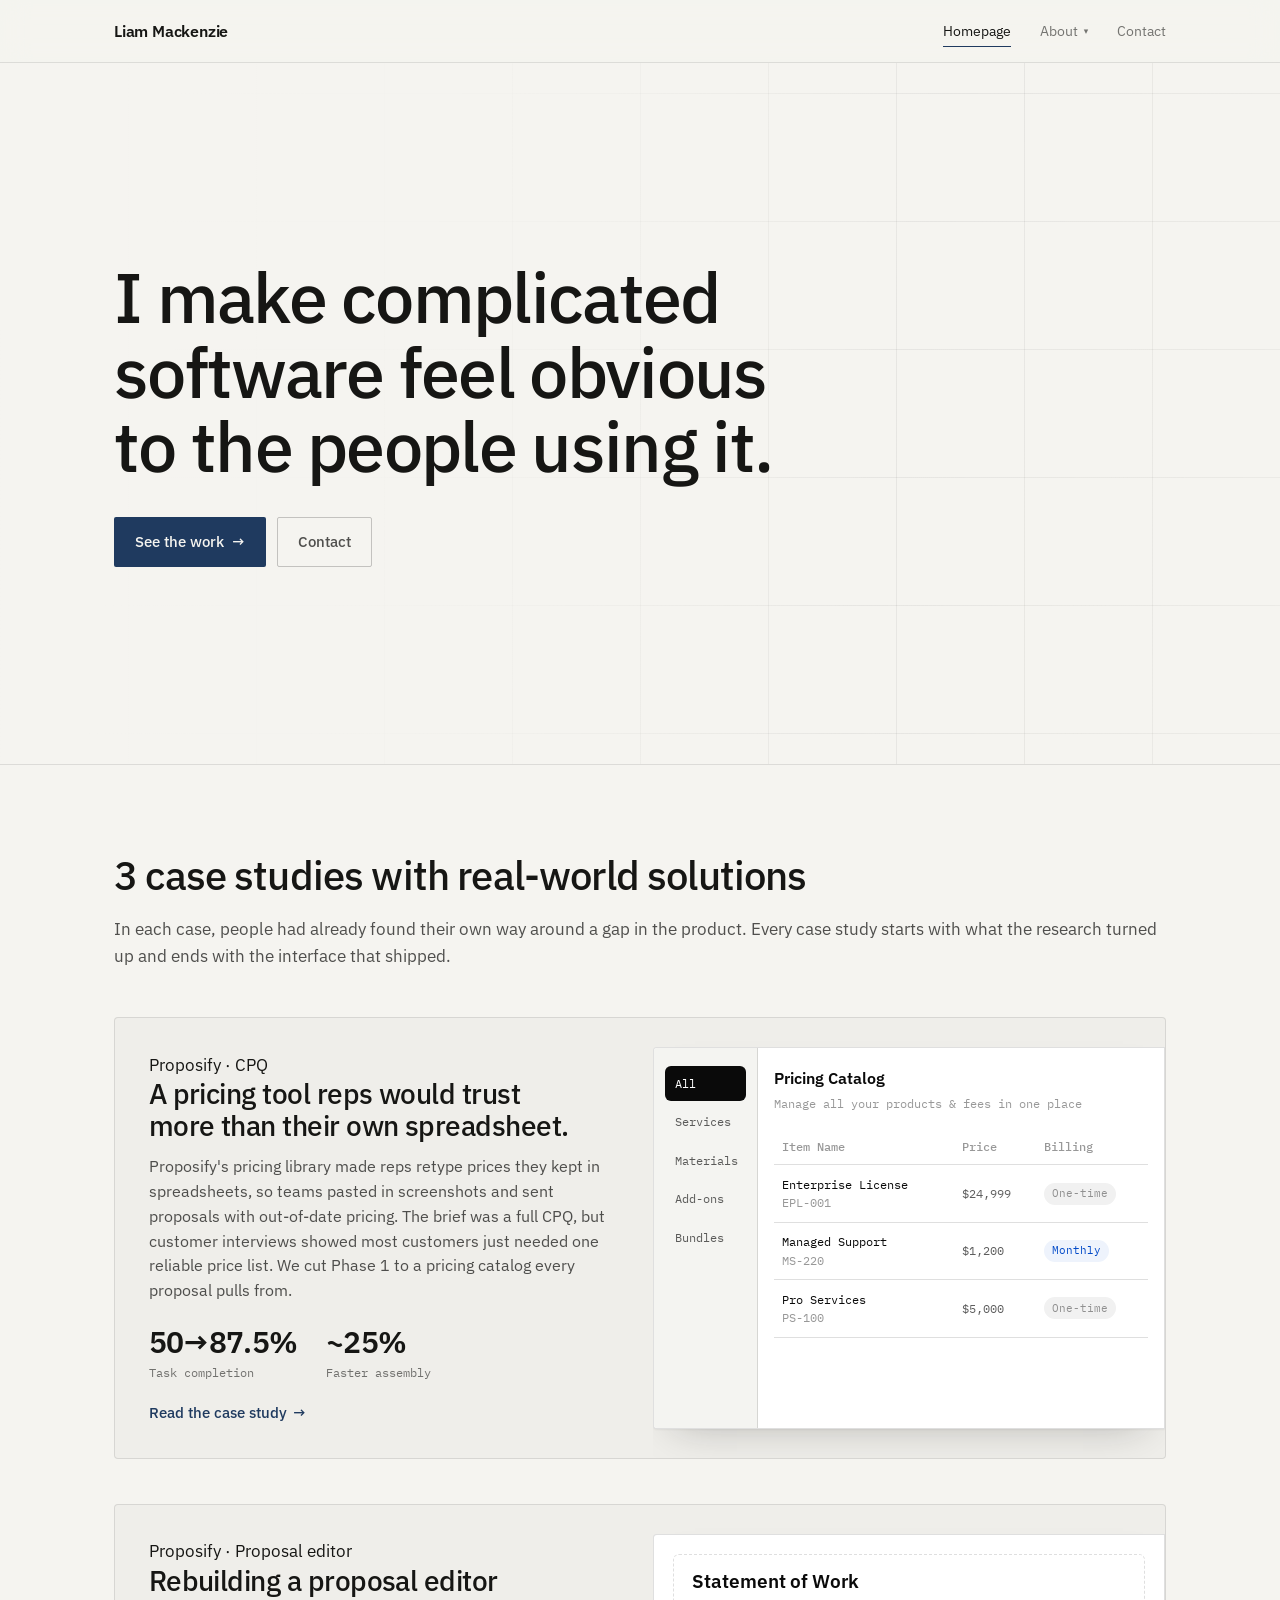
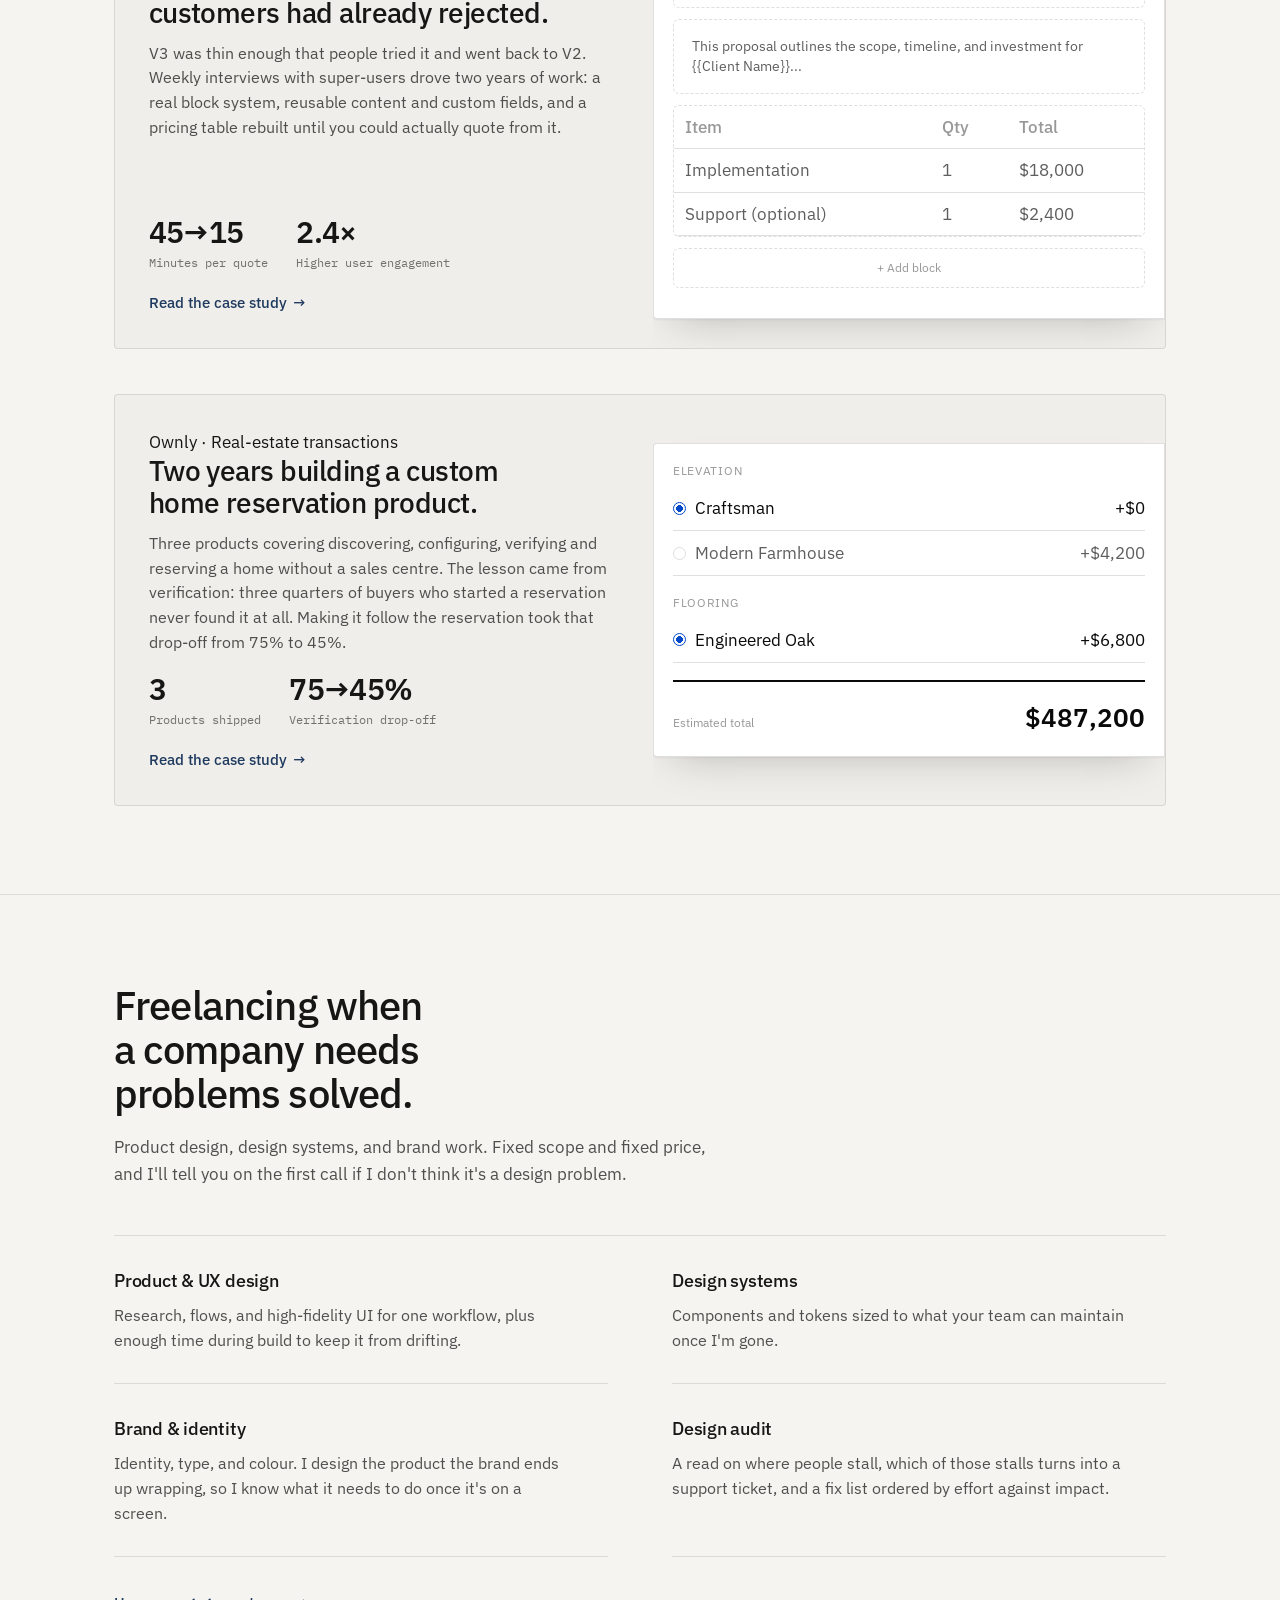
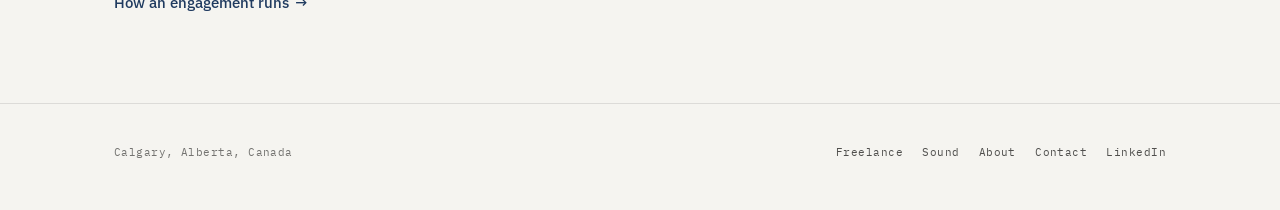
==== commit 49b62af6: "Retitle case study section and widen its heading Co-Authored-By: Claude Opus 5.5 <noreply@anthropic." ====
--- a/index.html
+++ b/index.html
@@ -117,9 +117,9 @@
 <section class="chapter" id="work">
   <div class="wrap">
     <div class="chapter-head">
-      <div class="chapter-title">
-        <h2 class="rw">Three products people had already worked around.</h2>
-        <p class="chapter-lede">A spreadsheet nobody could audit, an old editor people kept going back to, a sales centre that closed at six. Each one was somebody solving a problem the product wouldn't. All three start with what the research turned up and end with the interface that shipped.</p>
+      <div class="chapter-title full">
+        <h2 class="rw">3 case studies with real-world solutions</h2>
+        <p class="chapter-lede">In each case, people had already found their own way around a gap in the product. Every case study starts with what the research turned up and ends with the interface that shipped.</p>
       </div>
     </div>
   </div>
--- a/css/styles.css
+++ b/css/styles.css
@@ -582,6 +582,10 @@
   font-size:1.07rem;line-height:1.6;
   color:var(--fg-soft);max-width:62ch;margin-top:1.1rem;
 }
+/* The work index heading runs the full container width, so the title
+   and its lede share the same right edge as the case cards below. */
+.chapter-title.full h2,
+.chapter-title.full .chapter-lede{max-width:none;}
 
 /* =========================================================
    BENTO GRID - the work index
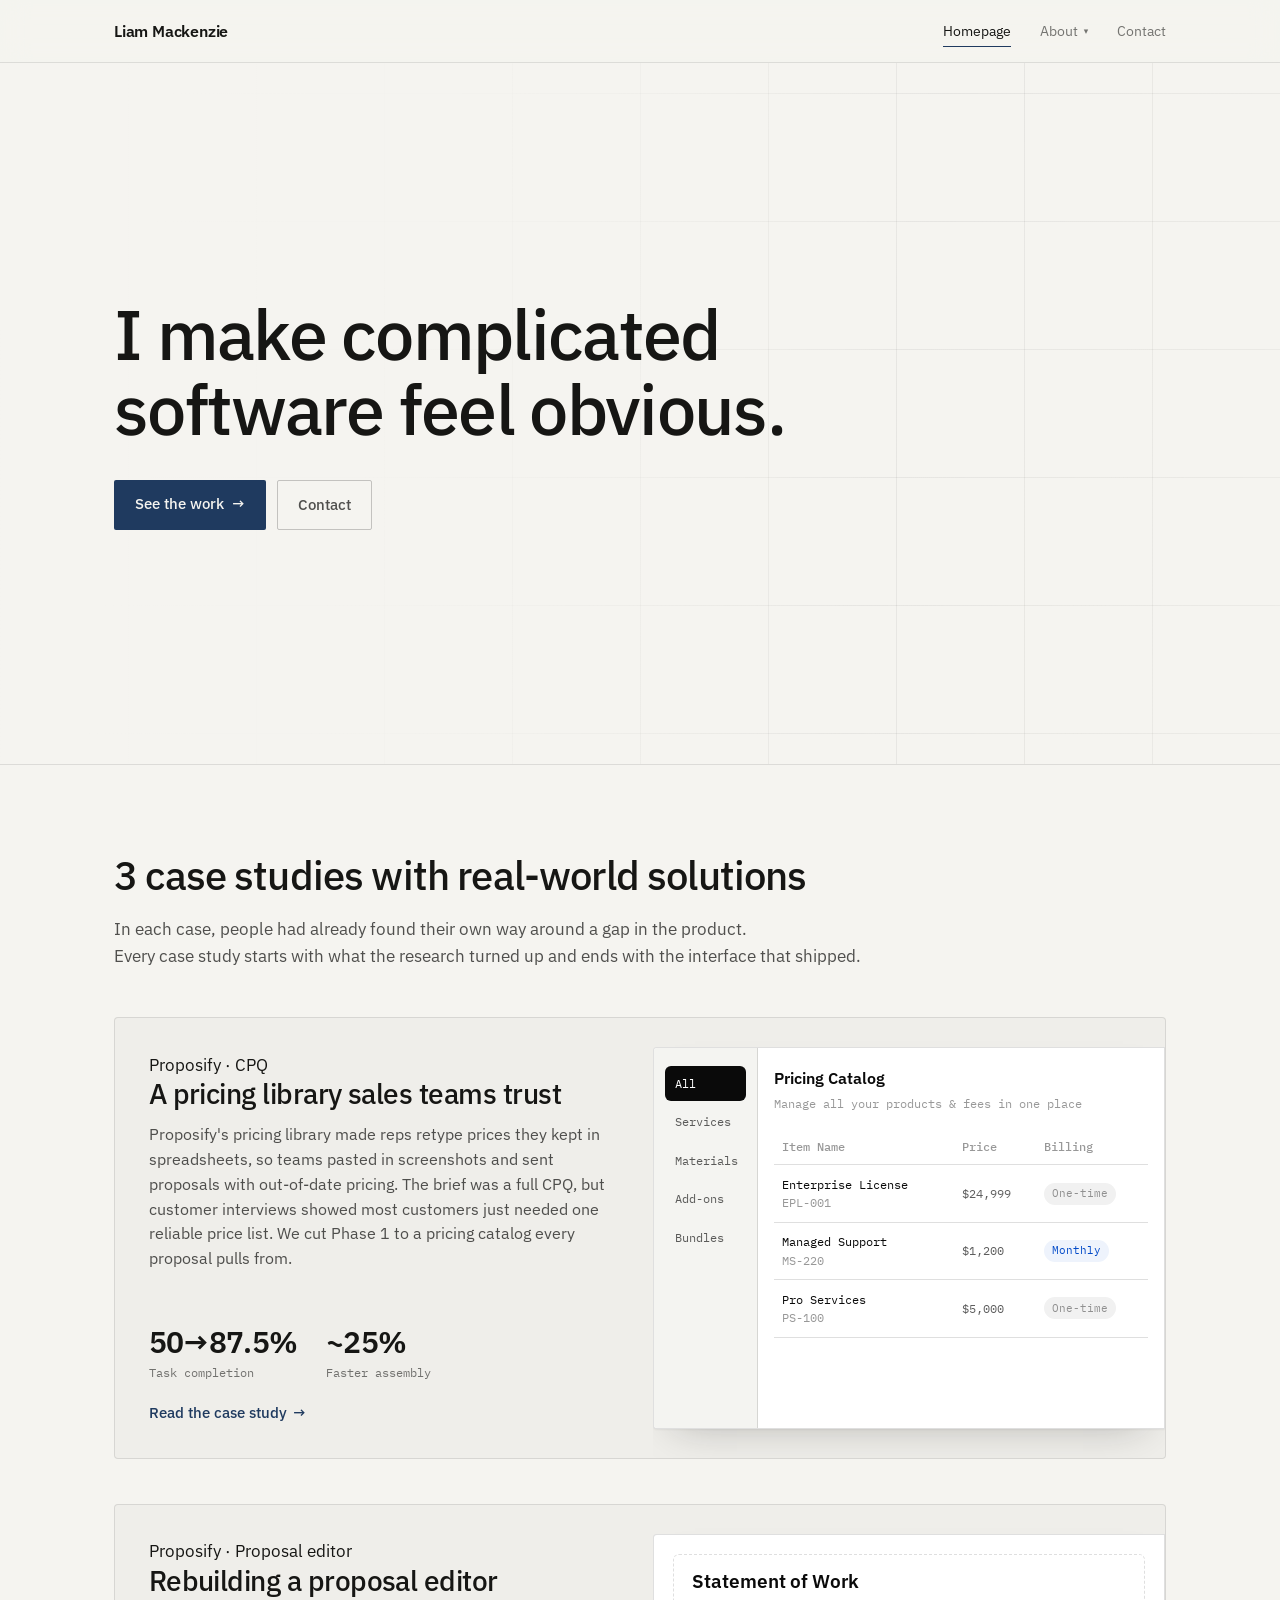
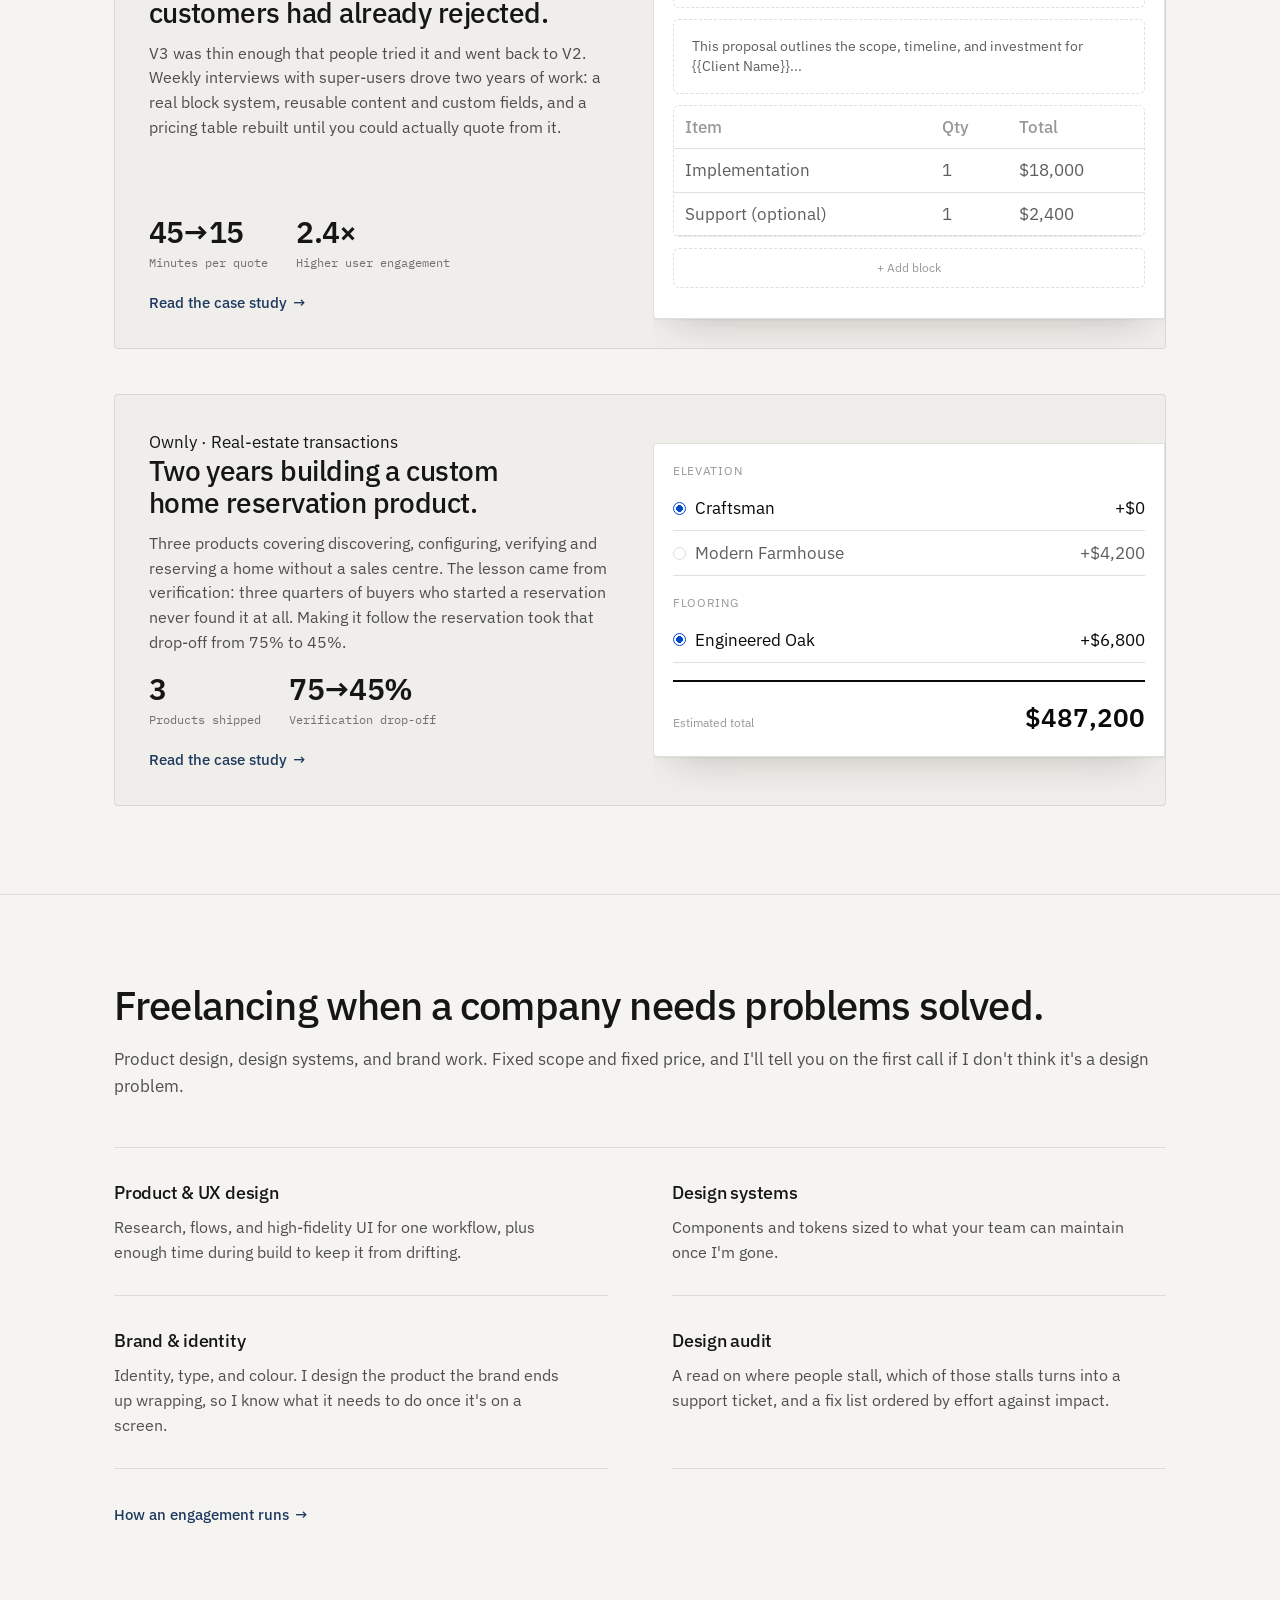
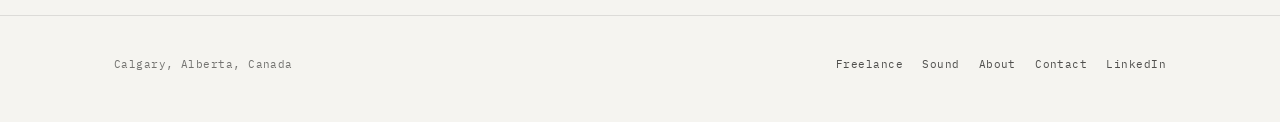
==== commit 12ac0e1c: "Tighten homepage, Freelance and case study copy Shorten the hero headline, retitle CPQ and halve its" ====
--- a/index.html
+++ b/index.html
@@ -105,7 +105,7 @@
 <header class="hero">
   <div class="hero-crate" aria-hidden="true"></div>
   <div class="wrap">
-    <h1 class="rw" data-rw-now>I make complicated software feel obvious to the people using it.</h1>
+    <h1 class="rw" data-rw-now>I make complicated software feel obvious.</h1>
     <div class="cta-row">
       <a class="btn primary" href="#work">See the work <span class="arrow">&#8594;</span></a>
       <a class="btn ghost" href="/contact/">Contact</a>
@@ -119,7 +119,7 @@
     <div class="chapter-head">
       <div class="chapter-title full">
         <h2 class="rw">3 case studies with real-world solutions</h2>
-        <p class="chapter-lede">In each case, people had already found their own way around a gap in the product. Every case study starts with what the research turned up and ends with the interface that shipped.</p>
+        <p class="chapter-lede">In each case, people had already found their own way around a gap in the product.<br>Every case study starts with what the research turned up and ends with the interface that shipped.</p>
       </div>
     </div>
   </div>
@@ -130,7 +130,7 @@
       <a class="sc case-card reveal" href="/work/proposify-cpq/">
         <div class="pad">
           <span class="kicker">Proposify · CPQ</span>
-          <h3>A pricing tool reps would trust more than their own spreadsheet.</h3>
+          <h3>A pricing library sales teams trust</h3>
           <p class="sub">Proposify's pricing library made reps retype prices they kept in spreadsheets, so teams pasted in screenshots and sent proposals with out-of-date pricing. The brief was a full CPQ, but customer interviews showed most customers just needed one reliable price list. We cut Phase 1 to a pricing catalog every proposal pulls from.</p>
           <div class="metrics">
             <div class="metric"><span class="n">50→87.5%</span><span class="l">Task completion</span></div>
@@ -229,7 +229,7 @@
 <section class="chapter" id="freelance">
   <div class="wrap">
     <div class="chapter-head">
-      <div class="chapter-title">
+      <div class="chapter-title full">
         <h2 class="rw">Freelancing when a company needs problems solved.</h2>
         <p class="chapter-lede">Product design, design systems, and brand work. Fixed scope and fixed price, and I'll tell you on the first call if I don't think it's a design problem.</p>
       </div>
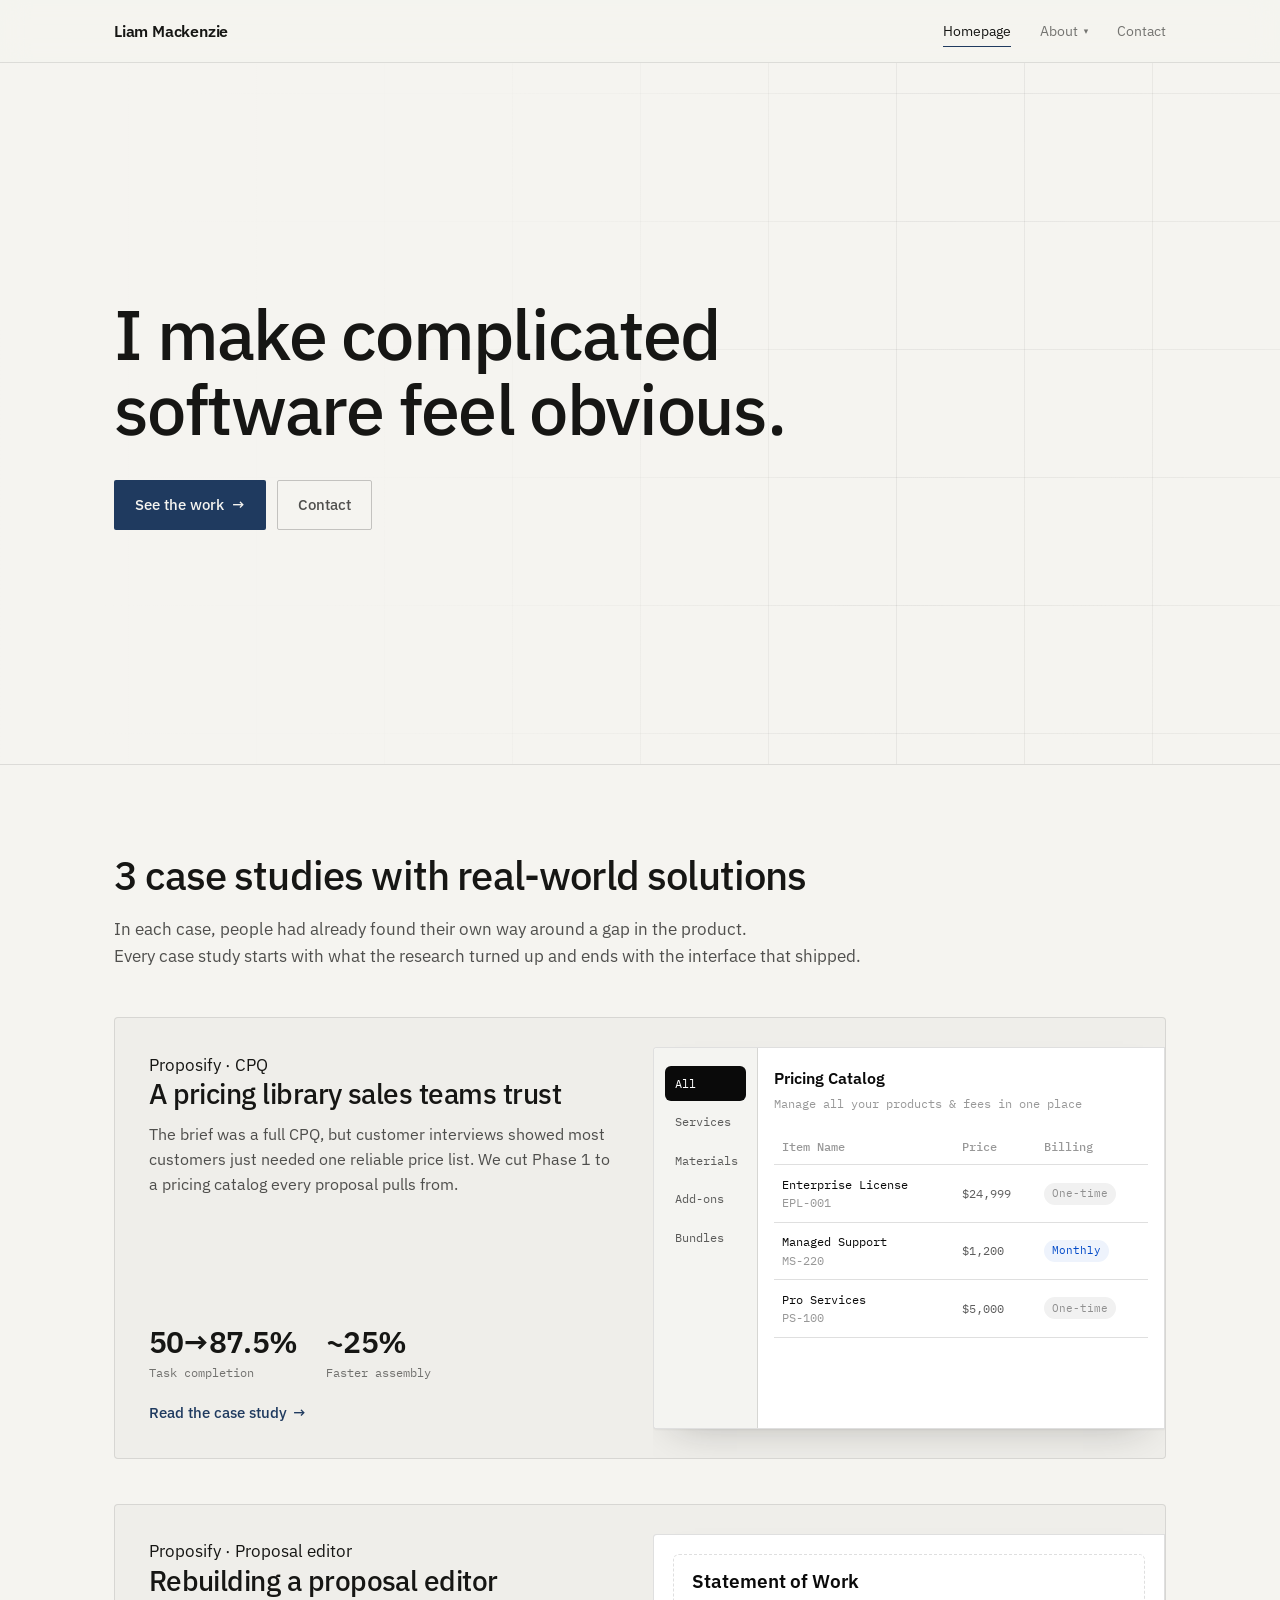
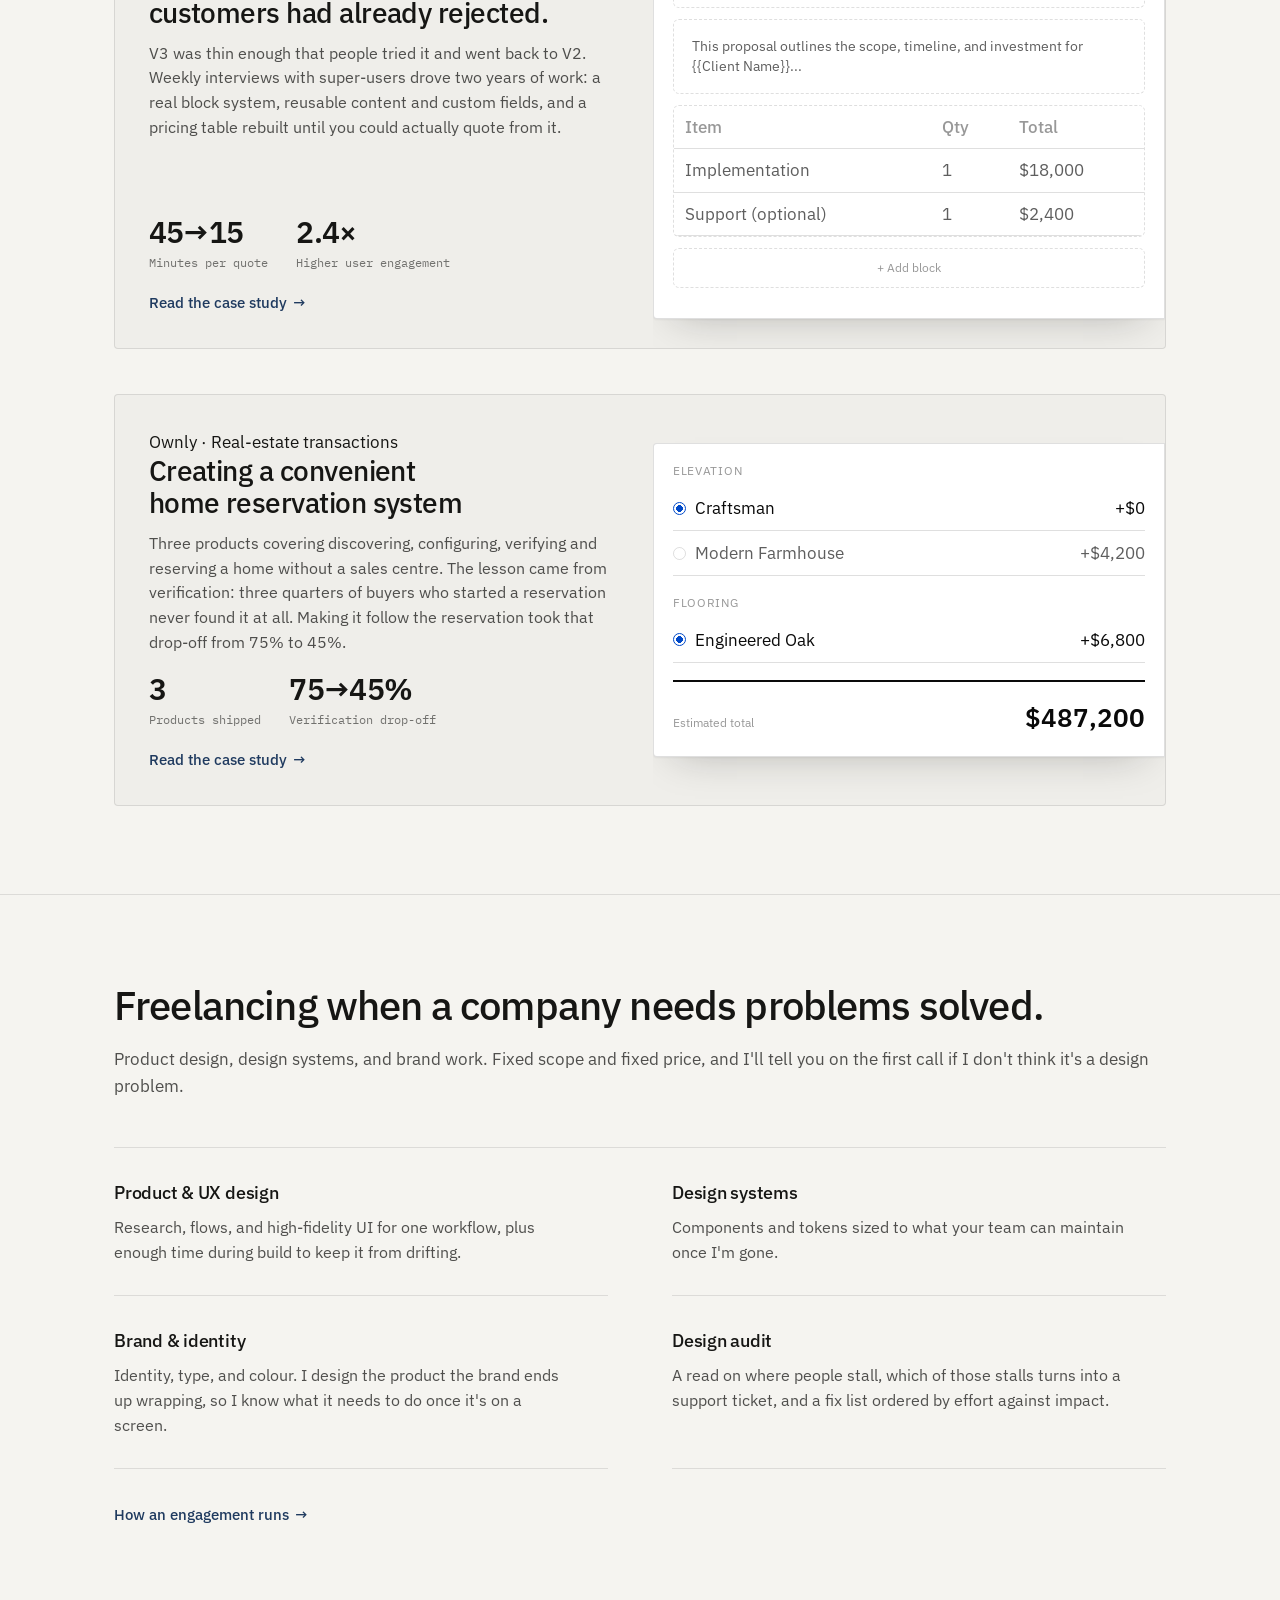
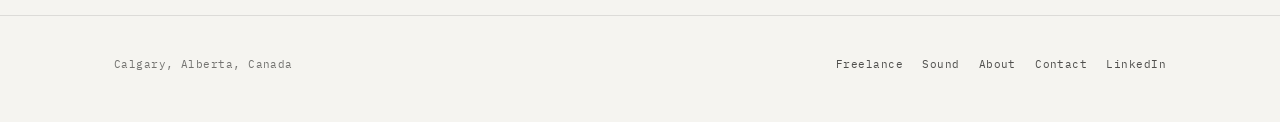
==== commit d3210600: "Refine case study copy, contact roles and card hover Retitle Ownly, trim CPQ and Ownly copy, open Co" ====
--- a/index.html
+++ b/index.html
@@ -131,7 +131,7 @@
         <div class="pad">
           <span class="kicker">Proposify · CPQ</span>
           <h3>A pricing library sales teams trust</h3>
-          <p class="sub">Proposify's pricing library made reps retype prices they kept in spreadsheets, so teams pasted in screenshots and sent proposals with out-of-date pricing. The brief was a full CPQ, but customer interviews showed most customers just needed one reliable price list. We cut Phase 1 to a pricing catalog every proposal pulls from.</p>
+          <p class="sub">The brief was a full CPQ, but customer interviews showed most customers just needed one reliable price list. We cut Phase 1 to a pricing catalog every proposal pulls from.</p>
           <div class="metrics">
             <div class="metric"><span class="n">50→87.5%</span><span class="l">Task completion</span></div>
             <div class="metric"><span class="n">~25%</span><span class="l">Faster assembly</span></div>
@@ -195,7 +195,7 @@
       <a class="sc case-card reveal" href="/work/ownly/">
         <div class="pad">
           <span class="kicker">Ownly · Real-estate transactions</span>
-          <h3>Two years building a custom home reservation product.</h3>
+          <h3>Creating a convenient home reservation system</h3>
           <p class="sub">Three products covering discovering, configuring, verifying and reserving a home without a sales centre. The lesson came from verification: three quarters of buyers who started a reservation never found it at all. Making it follow the reservation took that drop-off from 75% to 45%.</p>
           <div class="metrics">
             <div class="metric"><span class="n">3</span><span class="l">Products shipped</span></div>
--- a/css/styles.css
+++ b/css/styles.css
@@ -542,7 +542,7 @@
   opacity:0;transition:opacity .35s ease;
 }
 .sc:hover::before{opacity:1;}
-.sc:hover{border-color:var(--edge-2);}
+.sc:hover{border-color:rgba(22,22,20,.16);}
 .sc > *{position:relative;z-index:1;}
 
 /* The top hairline is a light source anchored to the pointer: a full
@@ -561,7 +561,7 @@
 }
 a.sc::after{
   background:
-    radial-gradient(260px 1px at var(--mx,50%) 50%,var(--ac),transparent),
+    radial-gradient(260px 1px at var(--mx,50%) 50%,rgba(31,58,95,.45),transparent),
     linear-gradient(90deg,transparent,rgba(22,22,20,.1),transparent);
 }
 .sc:hover::after{opacity:1;}
@@ -836,6 +836,9 @@
   font-size:clamp(1.9rem,4.6vw,3.3rem);line-height:1.06;
   letter-spacing:-0.022em;max-width:20ch;text-wrap:balance;
 }
+/* The Freelance opener's headline is short enough to sit on one line,
+   so it drops the case-study title measure. */
+.study-hero.opener h1{max-width:none;}
 .study-hero .lede{margin-top:1.2rem;max-width:58ch;}
 
 /* About: a portrait above the tagline, in the same card radius as the
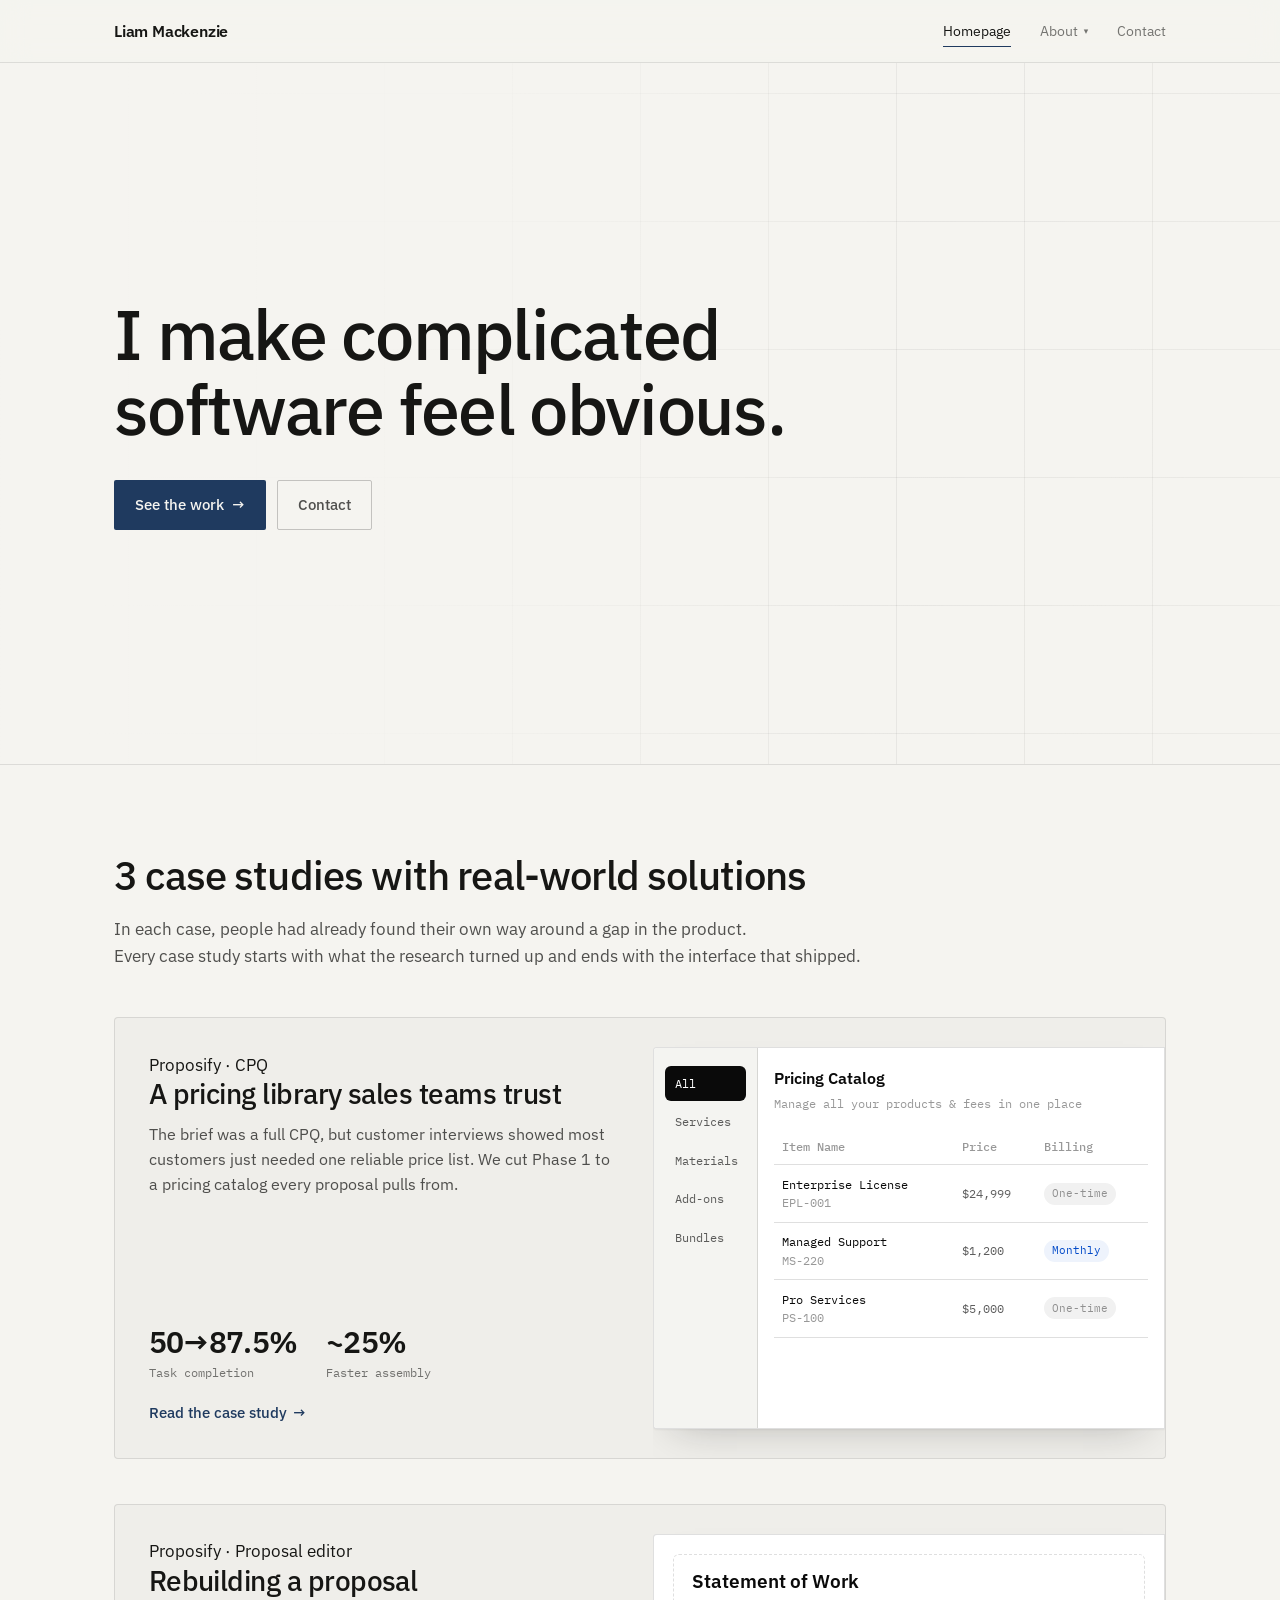
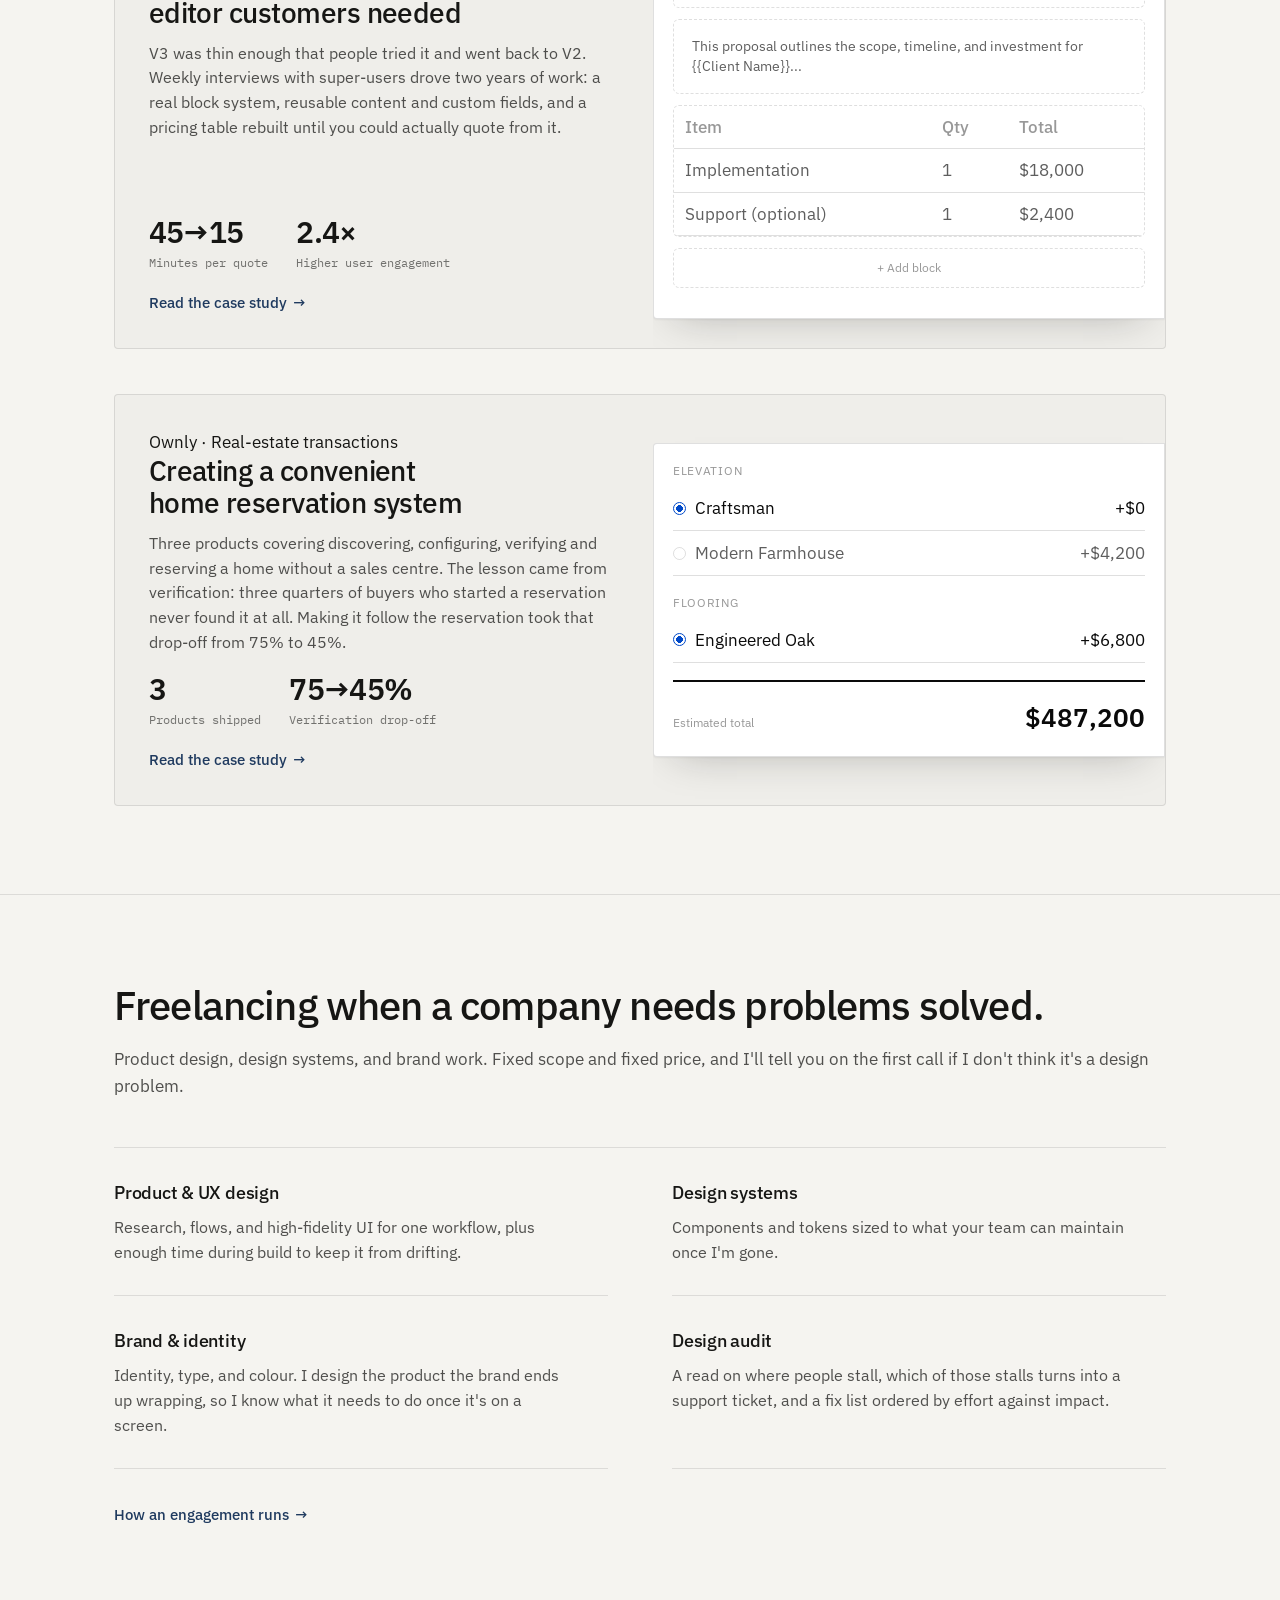
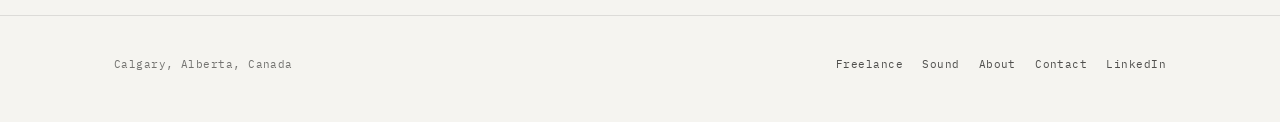
==== commit 47dfac57: "Retitle editor case study and set hero line breaks Co-Authored-By: Claude Opus 5.5 <noreply@anthropi" ====
--- a/index.html
+++ b/index.html
@@ -166,7 +166,7 @@
       <a class="sc case-card reveal" href="/work/proposify-editor/">
         <div class="pad">
           <span class="kicker">Proposify · Proposal editor</span>
-          <h3>Rebuilding a proposal editor customers had already rejected.</h3>
+          <h3>Rebuilding a proposal editor customers needed</h3>
           <p class="sub">V3 was thin enough that people tried it and went back to V2. Weekly interviews with super-users drove two years of work: a real block system, reusable content and custom fields, and a pricing table rebuilt until you could actually quote from it.</p>
           <div class="metrics">
             <div class="metric"><span class="n">45→15</span><span class="l">Minutes per quote</span></div>
--- a/css/styles.css
+++ b/css/styles.css
@@ -838,7 +838,8 @@
 }
 /* The Freelance opener's headline is short enough to sit on one line,
    so it drops the case-study title measure. */
-.study-hero.opener h1{max-width:none;}
+.study-hero.opener h1,
+.study-hero h1.full{max-width:none;}
 .study-hero .lede{margin-top:1.2rem;max-width:58ch;}
 
 /* About: a portrait above the tagline, in the same card radius as the
